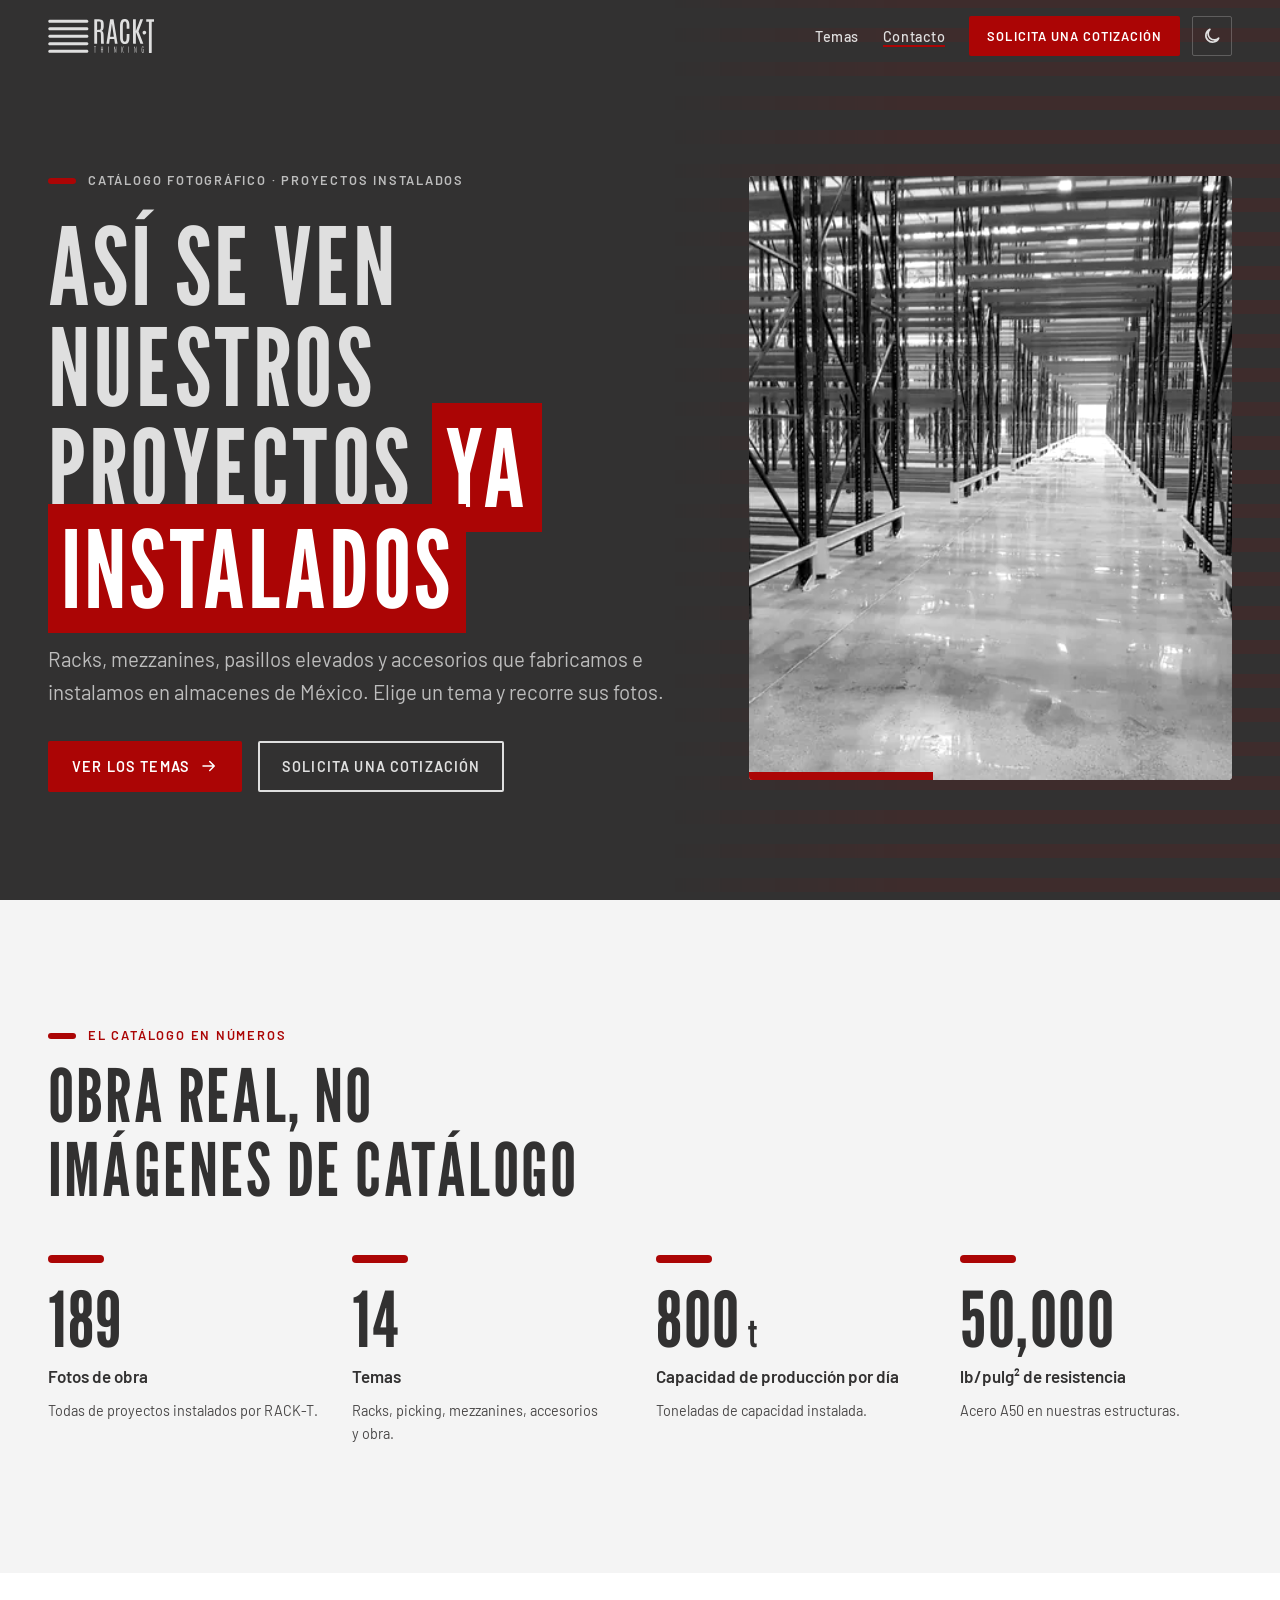
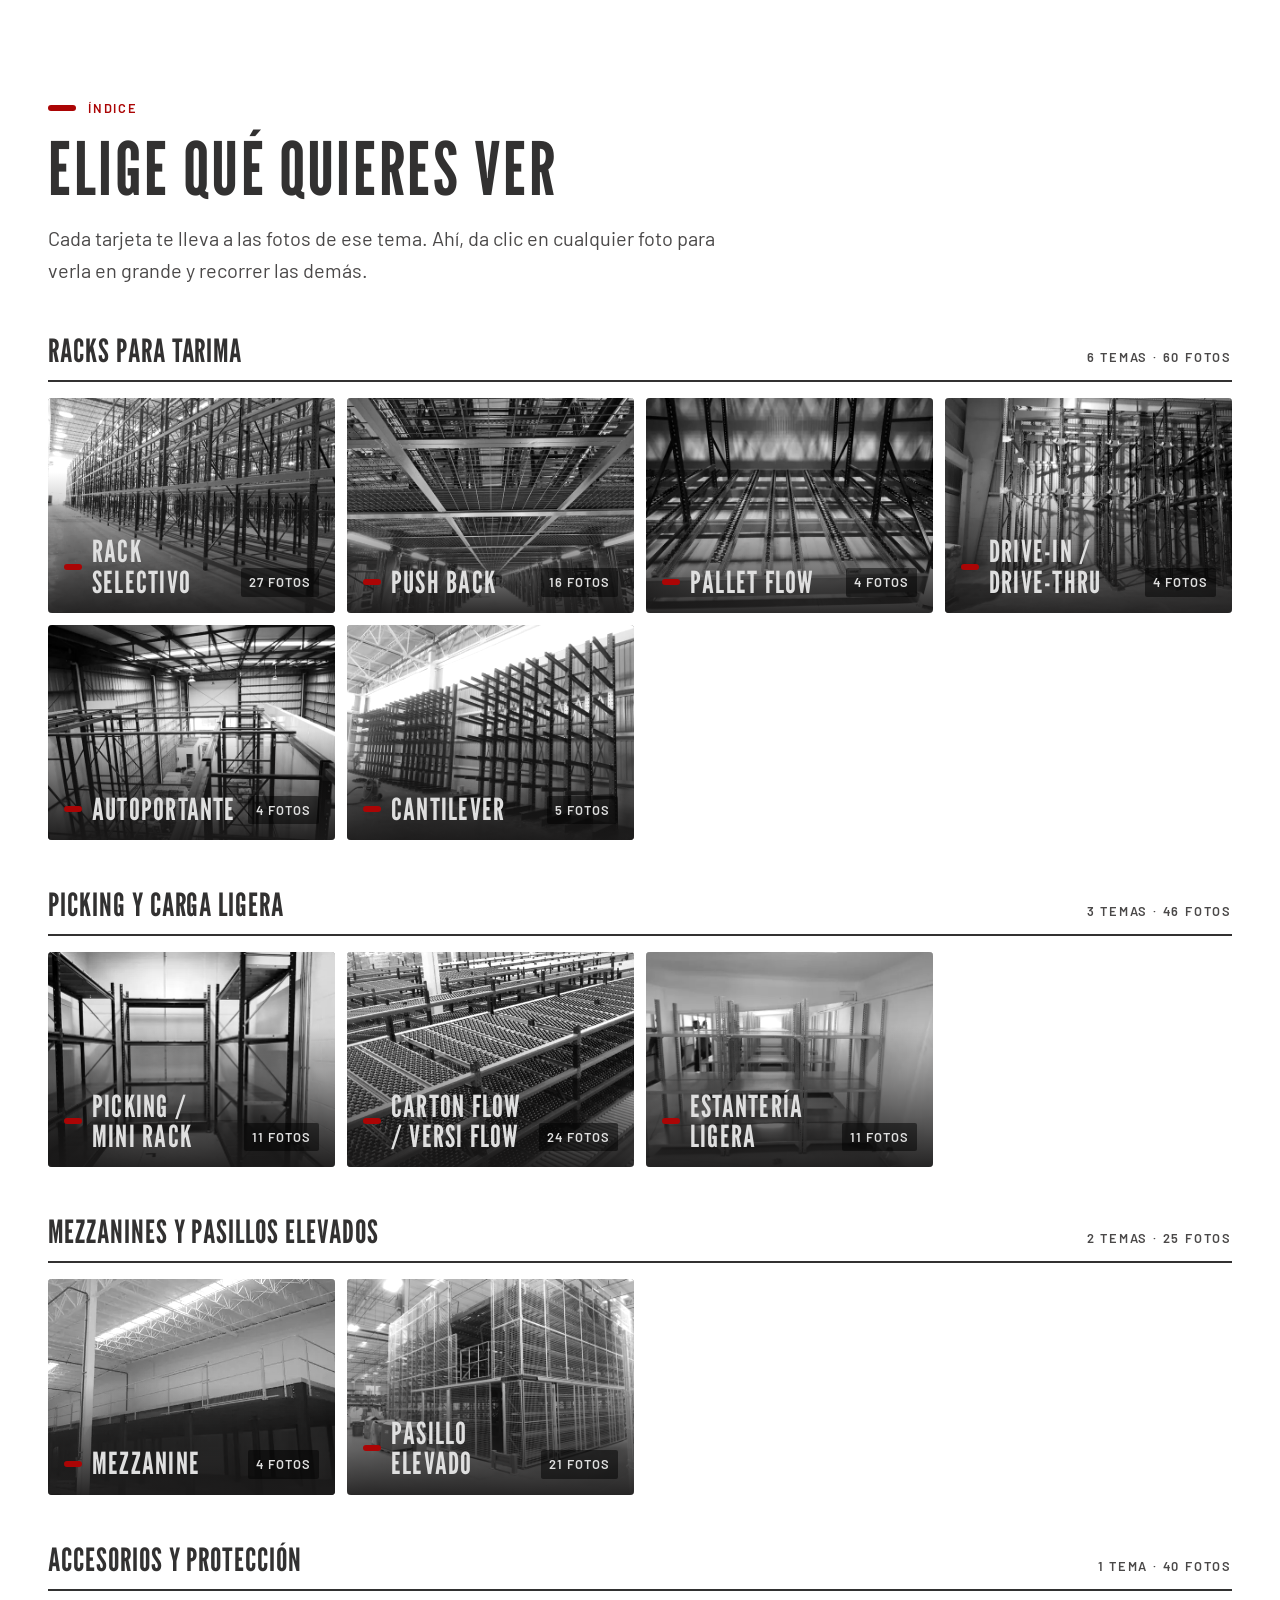
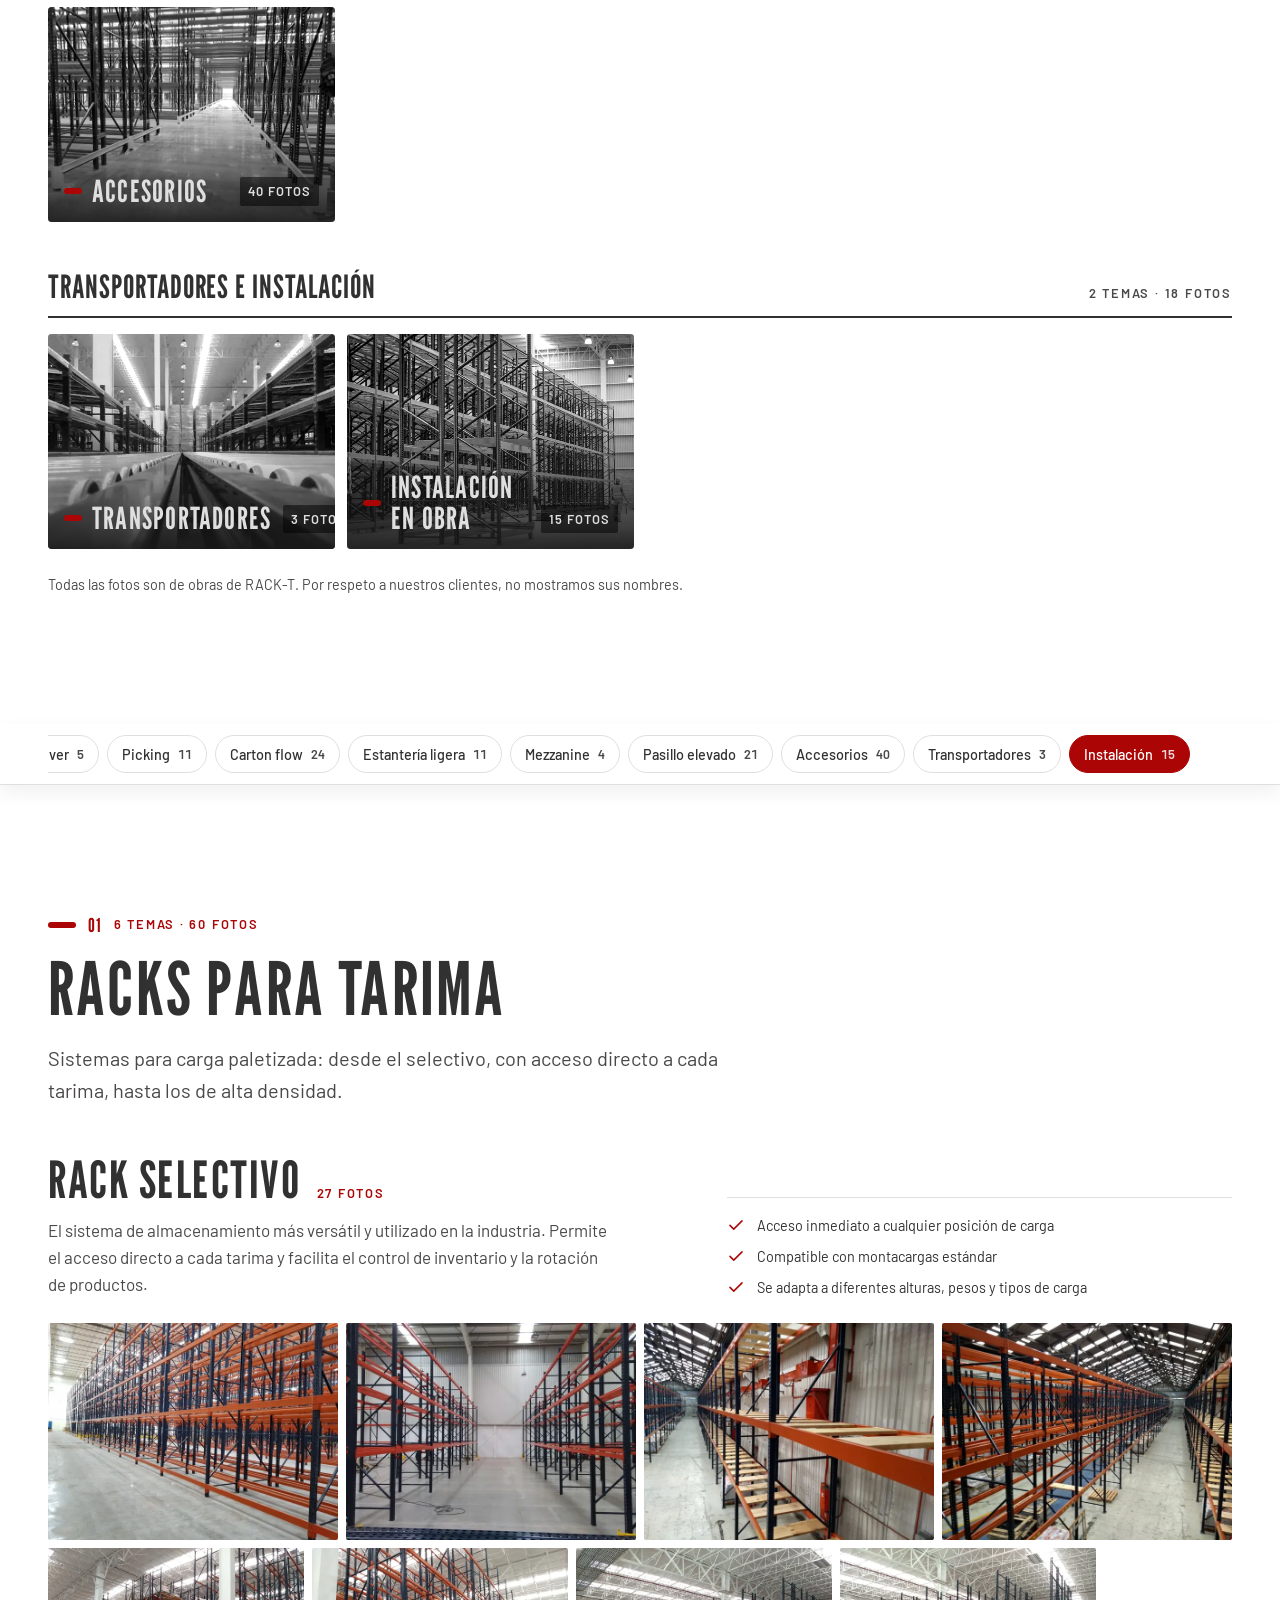
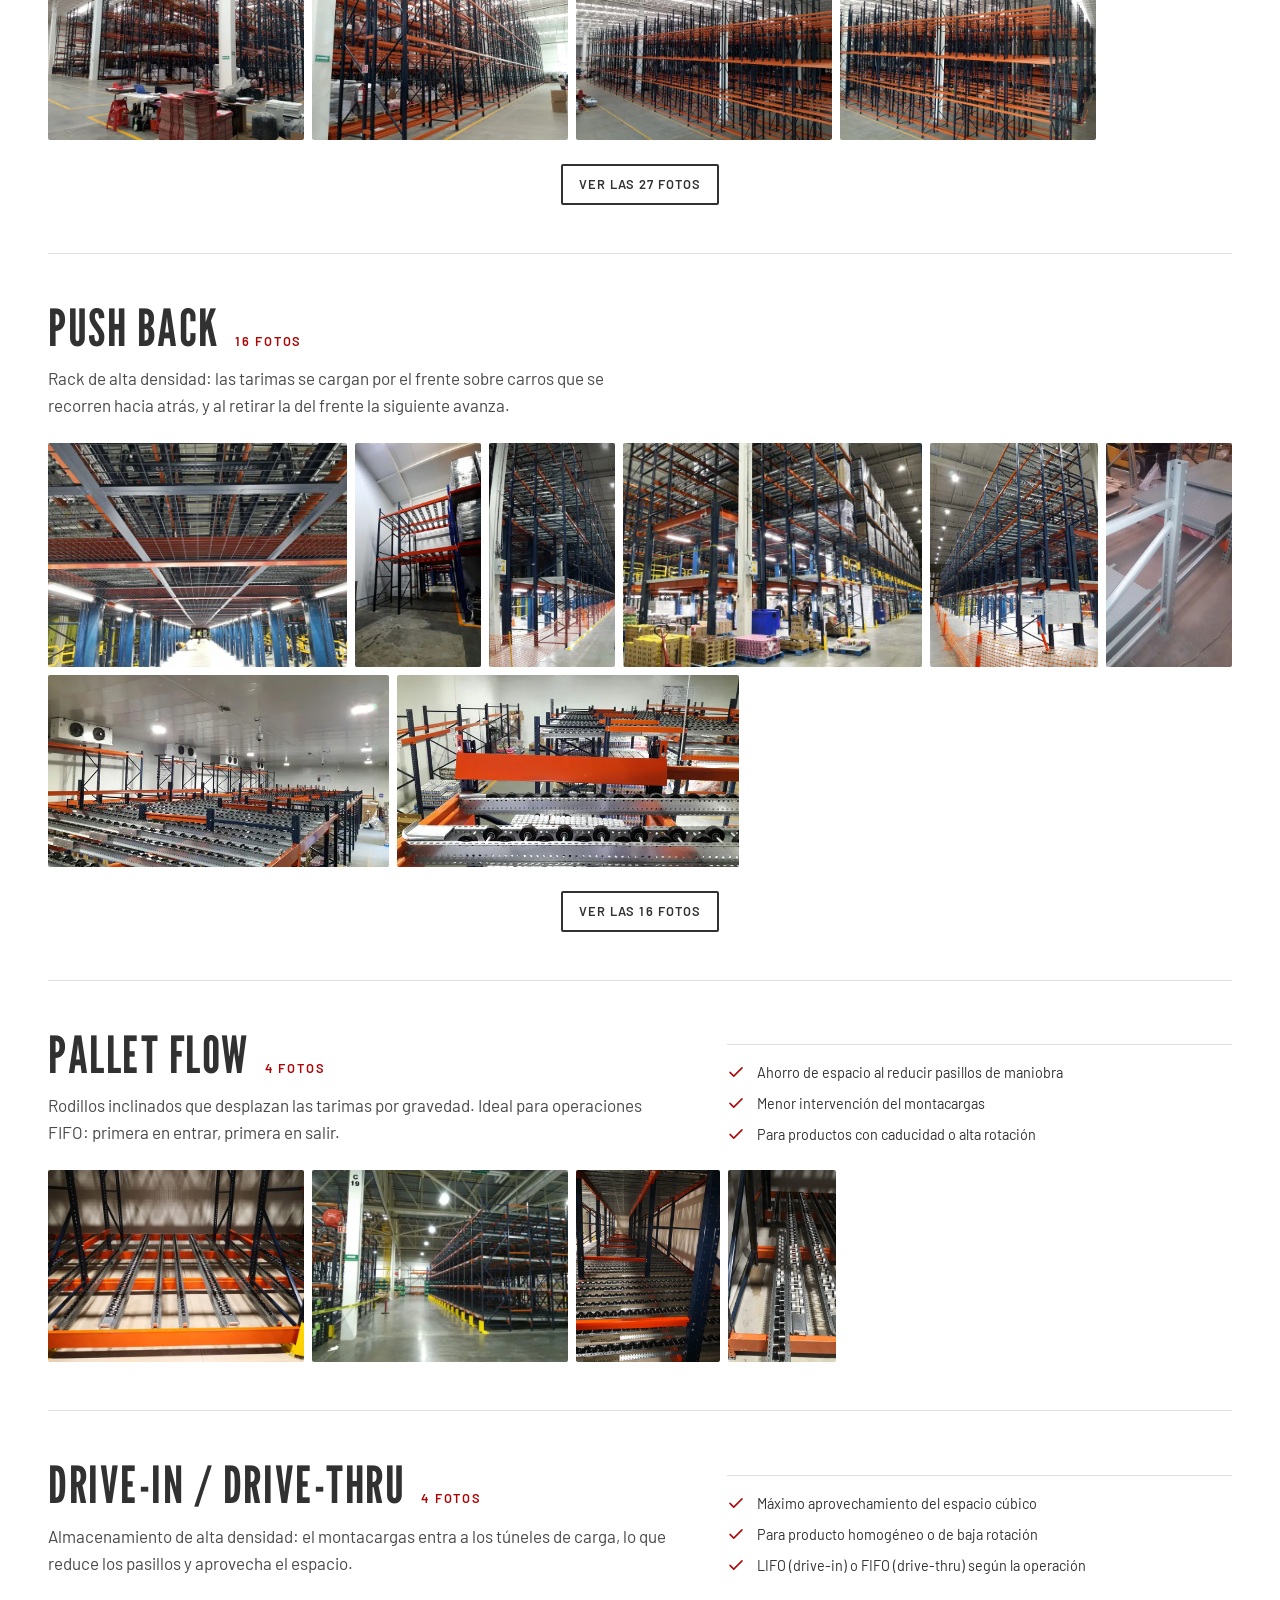
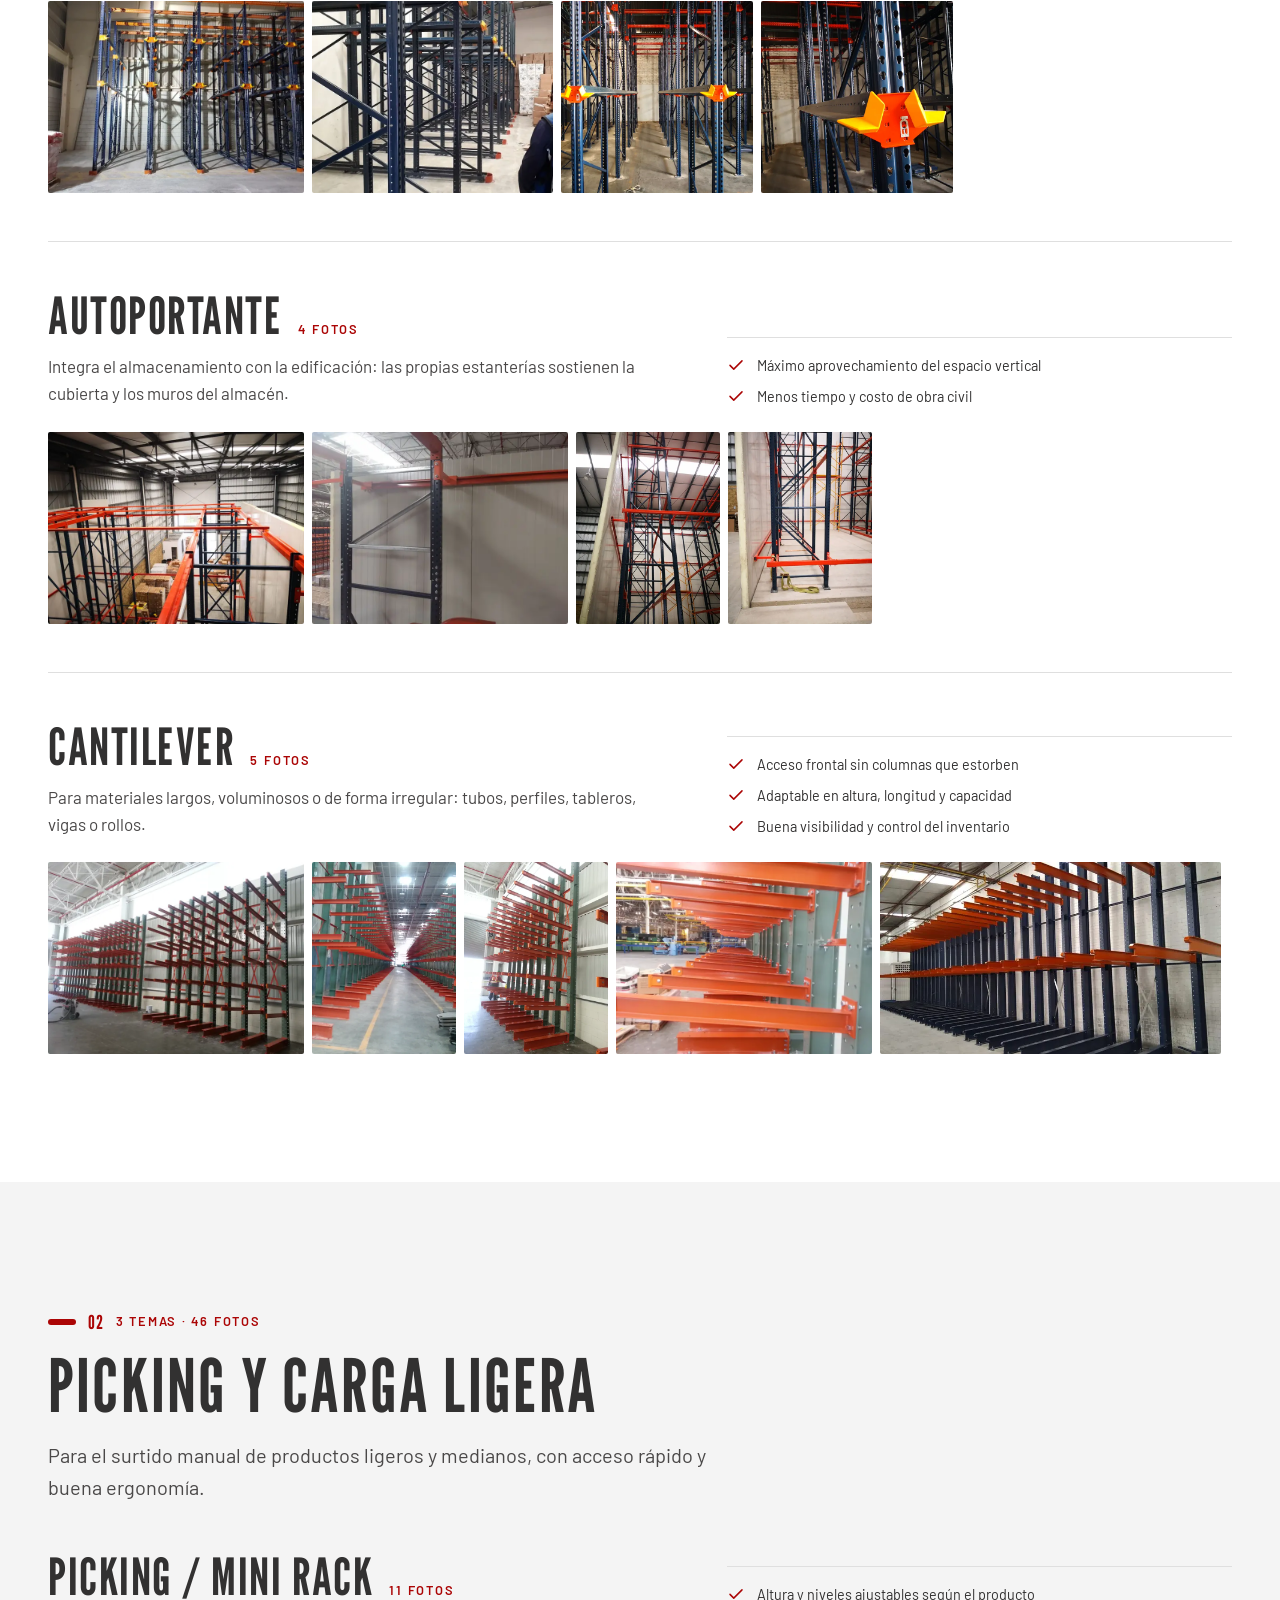
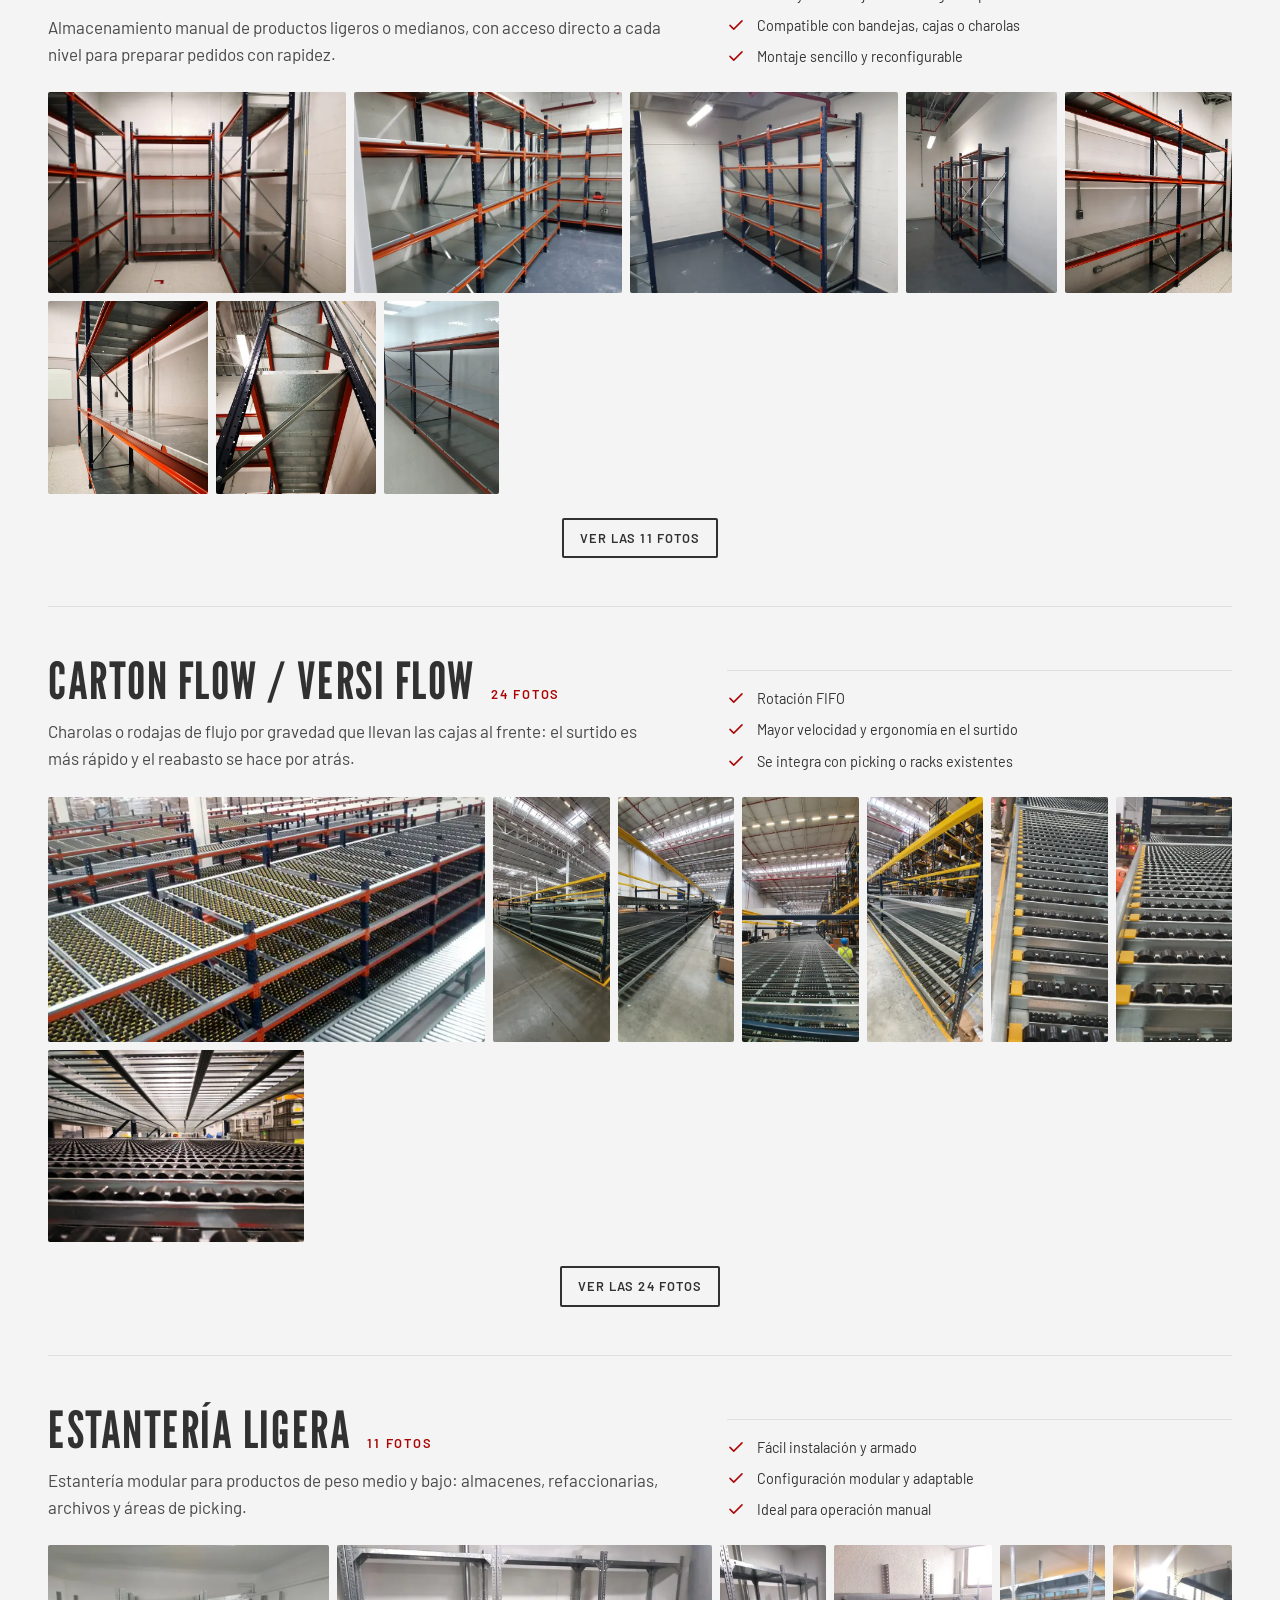
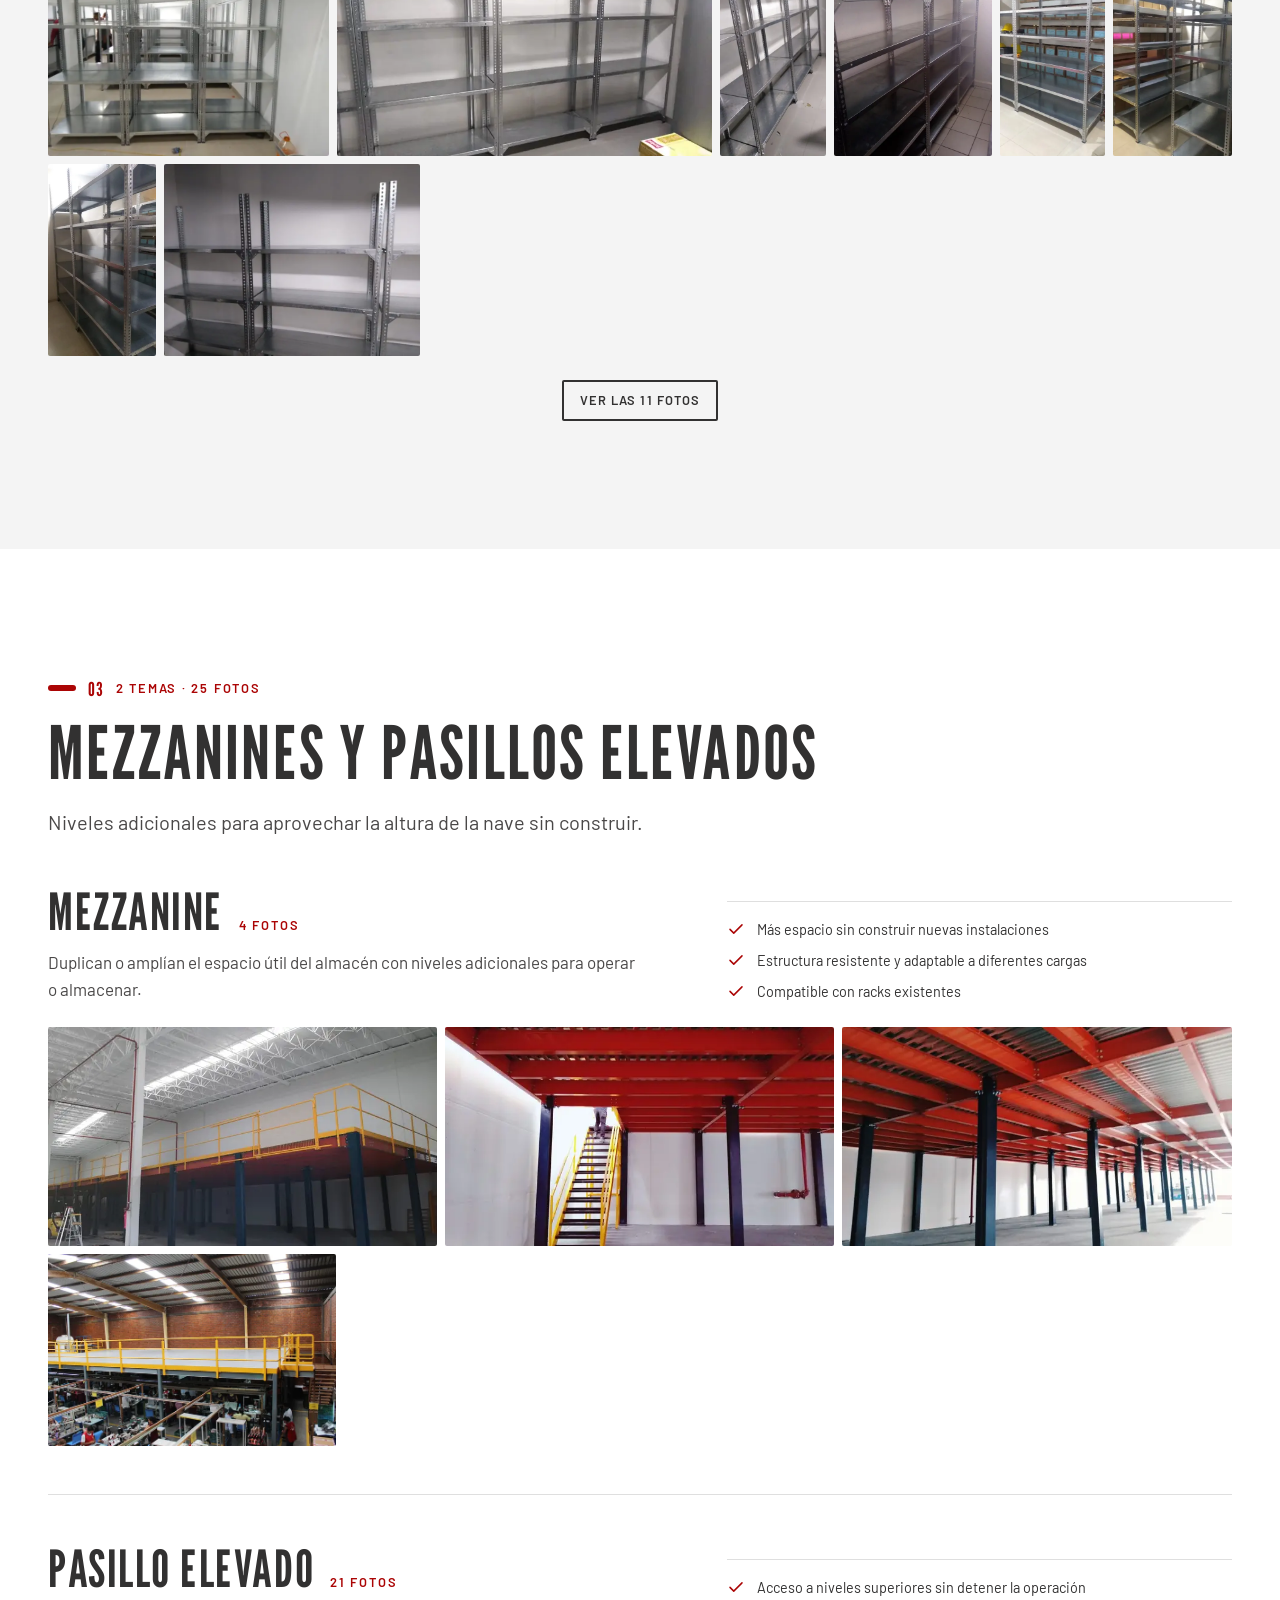
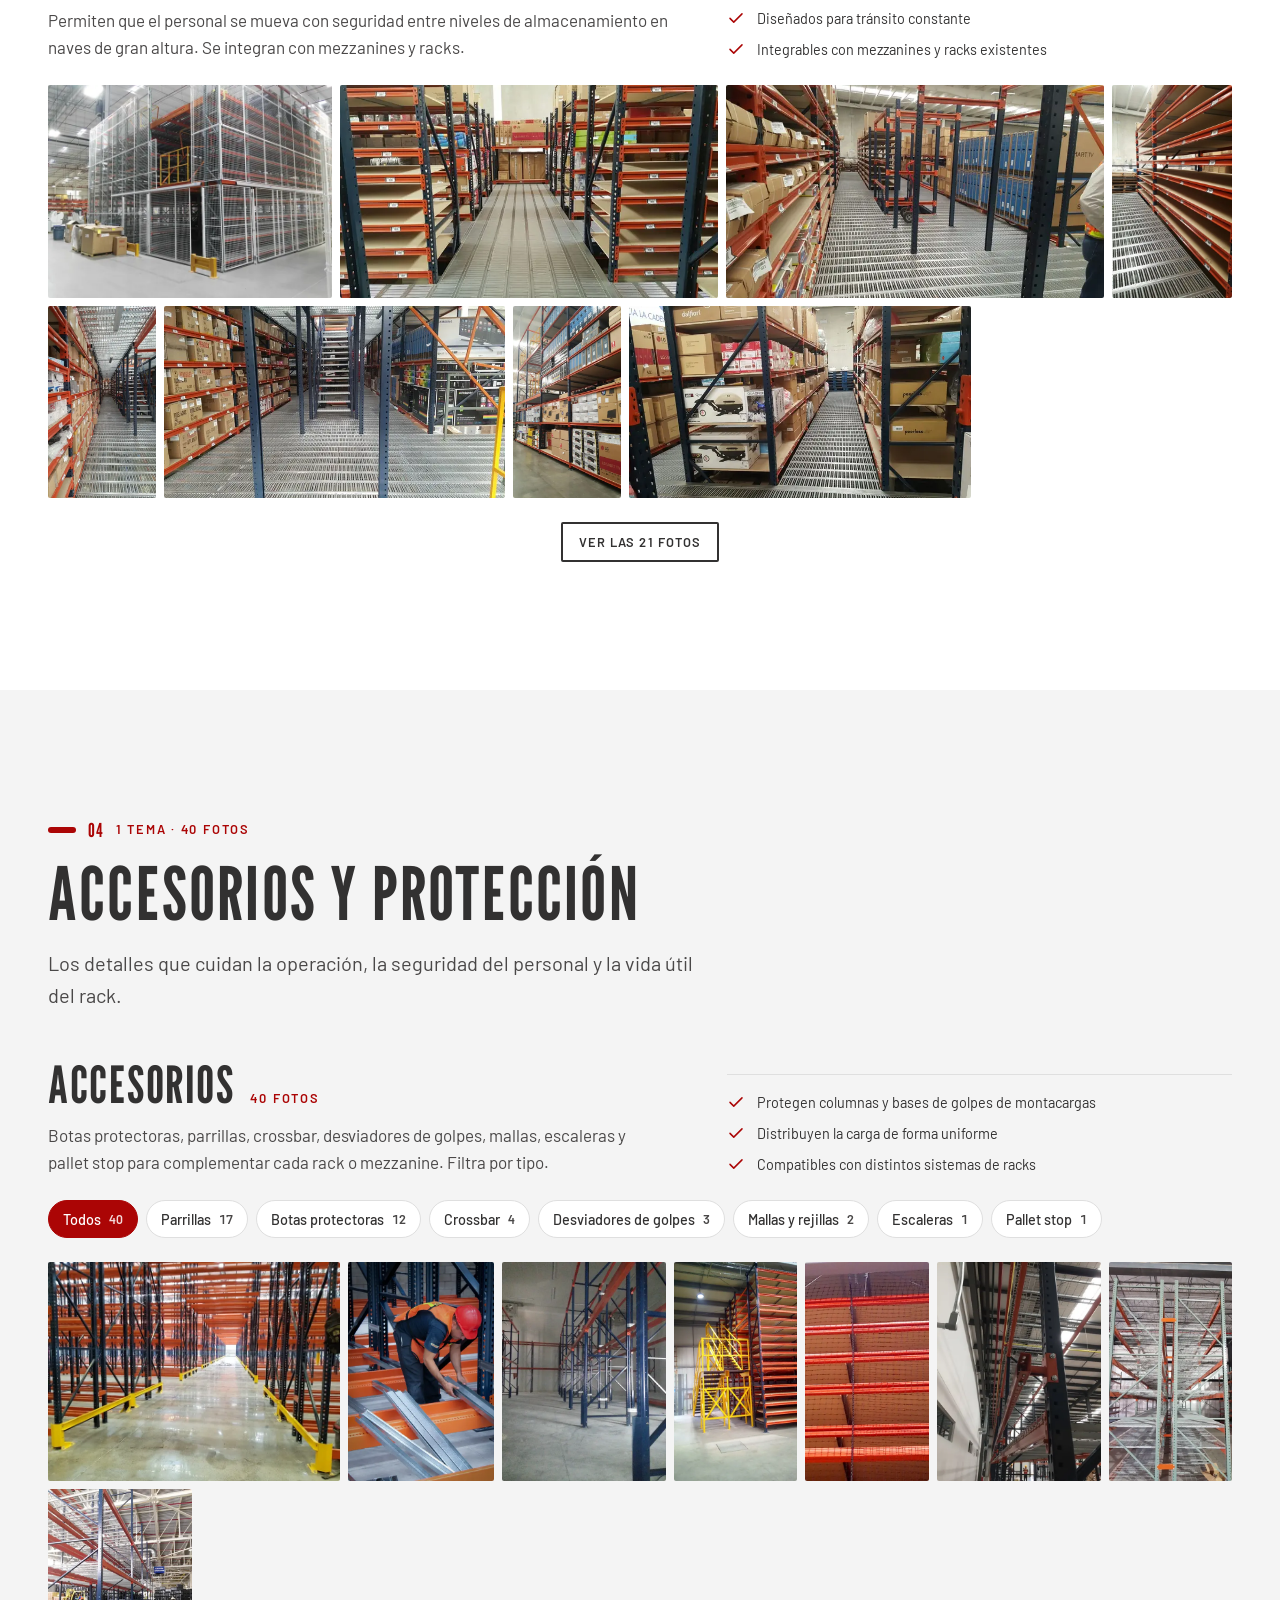
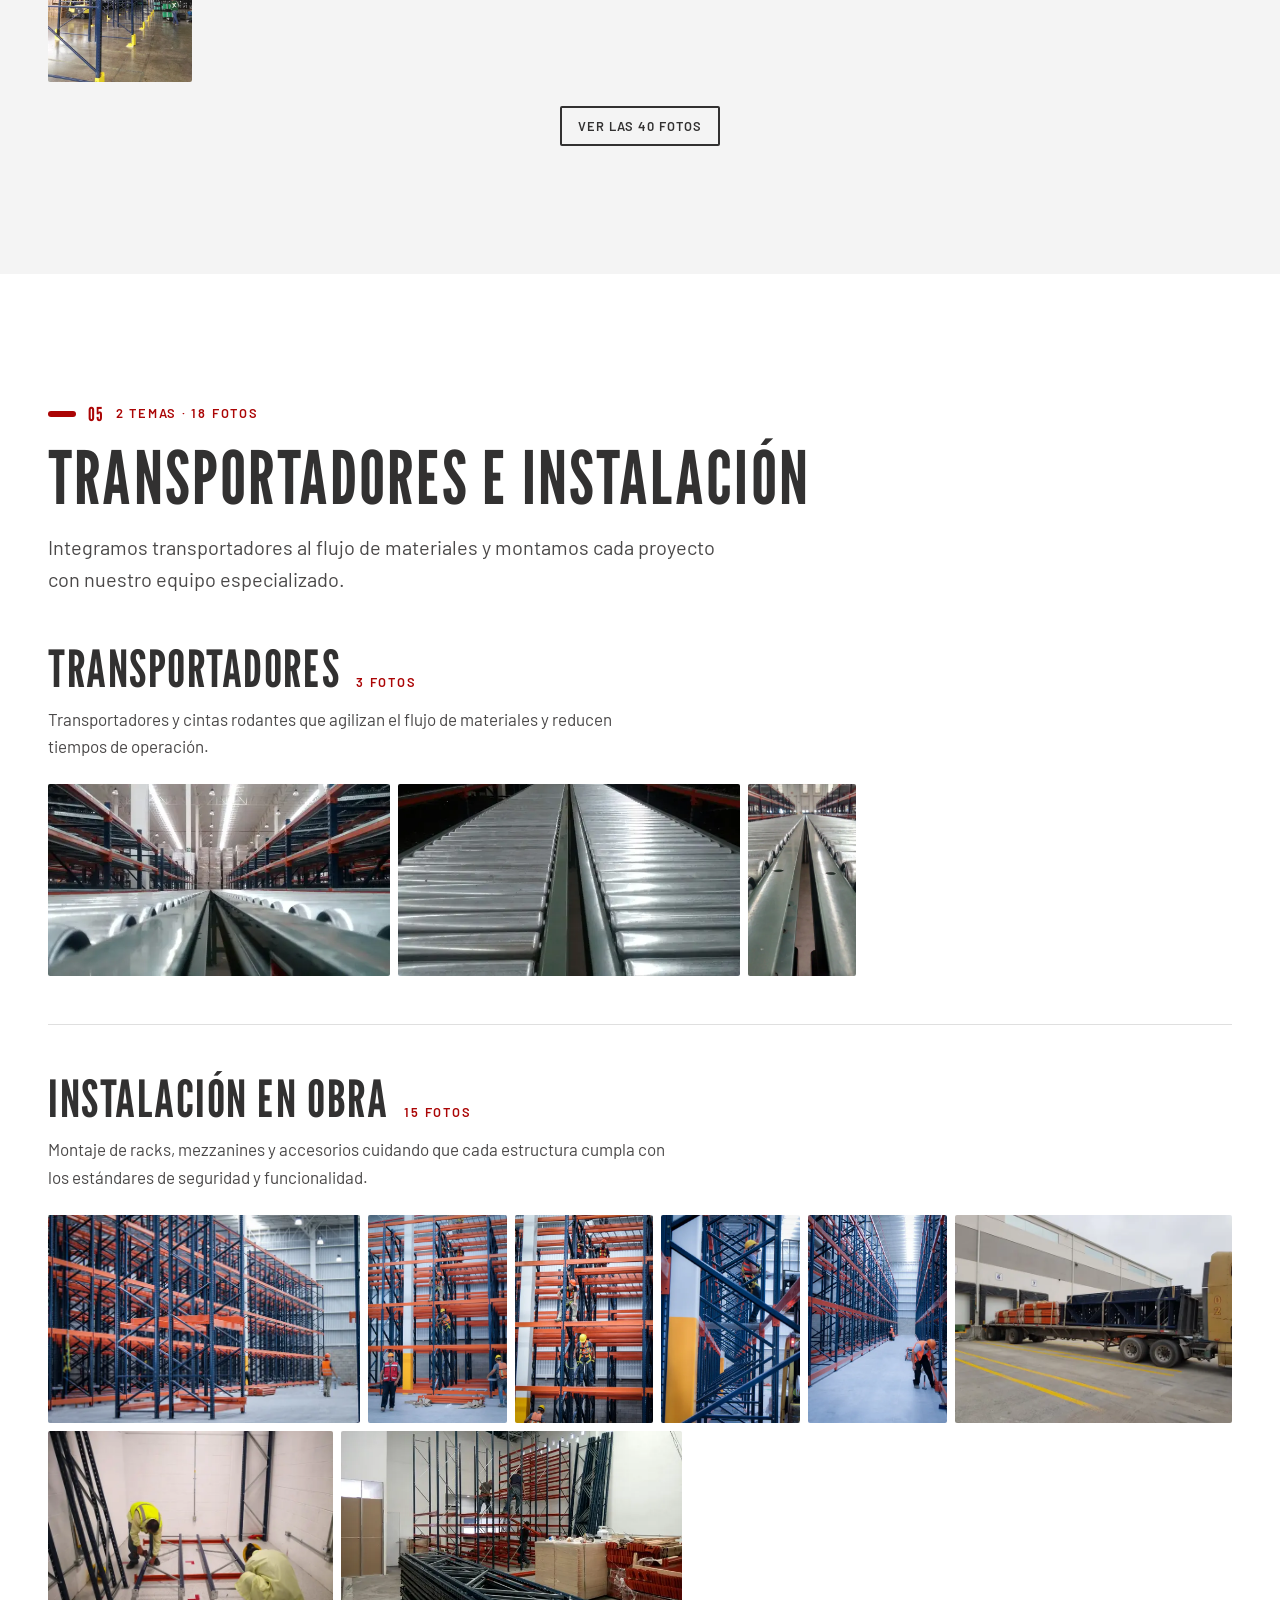
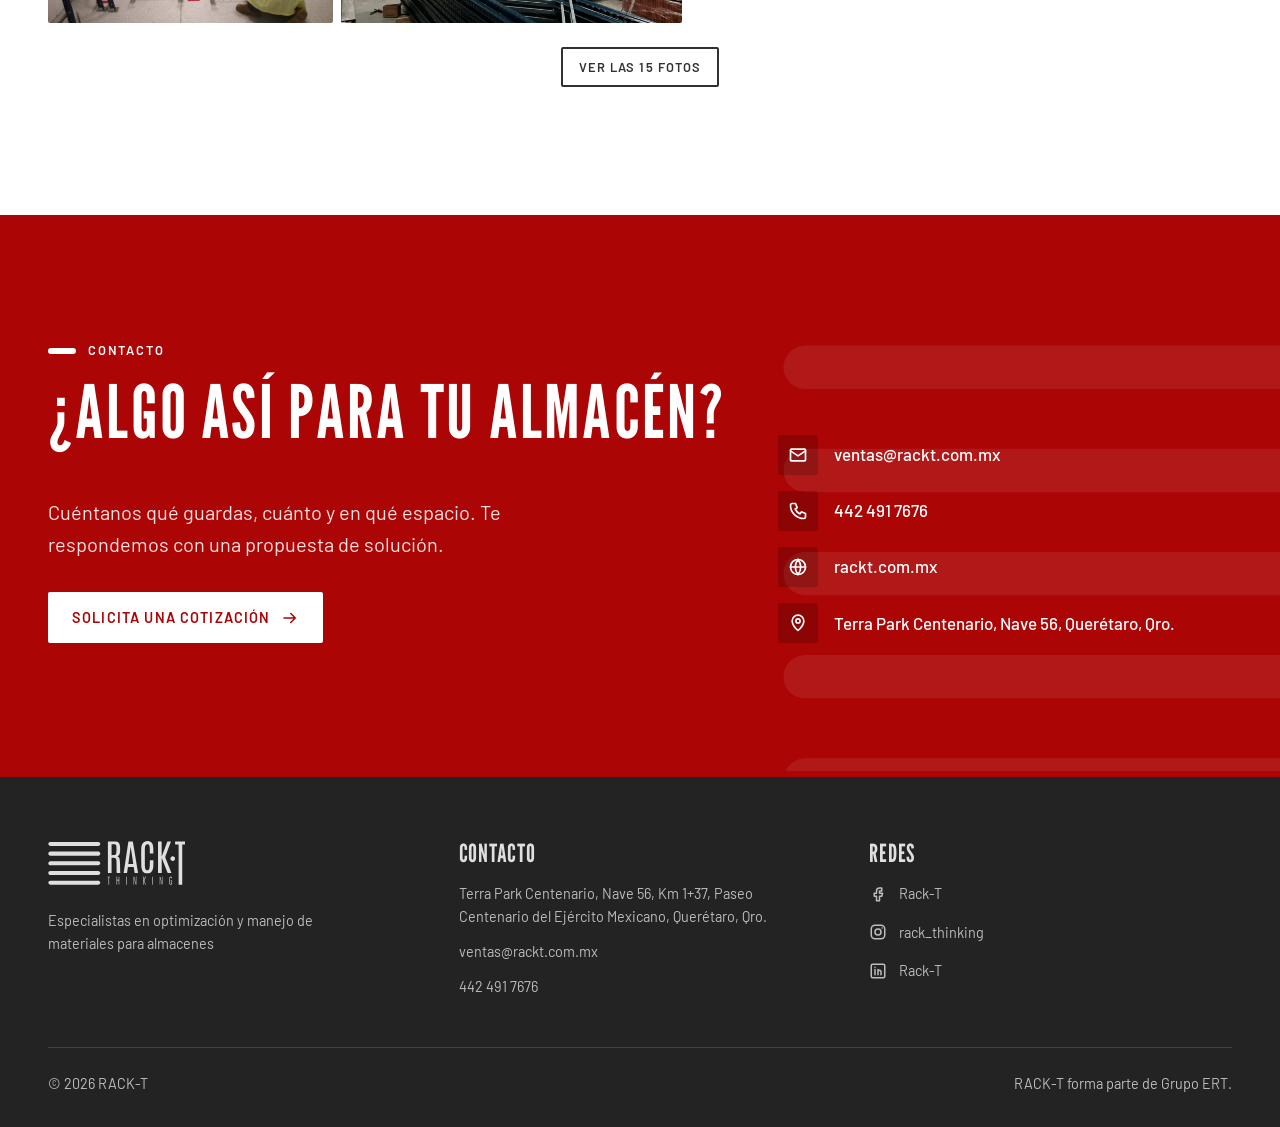
==== catalogo-fotografico/index.html @ 54b6c651 "Catálogo fotográfico publicado y agregado al kit (fila Mostrar) Co-Authored-By: Claude Opus 5.5 <nor" ====
<!DOCTYPE html>
<html lang="es-MX">
<head>
<meta charset="utf-8">
<meta name="viewport" content="width=device-width, initial-scale=1">
<meta name="robots" content="noindex">
<!-- ==========================================================================
     TARJETA PARA COMPARTIR (WhatsApp, LinkedIn, Facebook, correo)
     WhatsApp NO ejecuta JavaScript: estos datos se escriben aquí, no en el JSON.
     Edita título y descripción. https://sanoapro.github.io/rackt-piezas/catalogo-fotografico/ lo reemplaza
     _herramientas/preparar.py con la dirección final del sitio (termina en /).
     ========================================================================== -->
<title>RACK-T · Catálogo fotográfico de proyectos instalados</title>
<meta name="description" content="Racks, mezzanines, pasillos elevados y accesorios que RACK-T fabricó e instaló en almacenes de México, ordenados por tema.">
<link rel="canonical" href="https://sanoapro.github.io/rackt-piezas/catalogo-fotografico/">
<meta property="og:type" content="website">
<meta property="og:site_name" content="RACK-T">
<meta property="og:locale" content="es_MX">
<meta property="og:url" content="https://sanoapro.github.io/rackt-piezas/catalogo-fotografico/">
<meta property="og:title" content="RACK-T · Catálogo fotográfico de proyectos instalados">
<meta property="og:description" content="Racks, mezzanines, pasillos elevados y accesorios que RACK-T fabricó e instaló en almacenes de México, ordenados por tema.">
<meta property="og:image" content="https://sanoapro.github.io/rackt-piezas/catalogo-fotografico/og.jpg">
<meta property="og:image:secure_url" content="https://sanoapro.github.io/rackt-piezas/catalogo-fotografico/og.jpg">
<meta property="og:image:type" content="image/jpeg">
<meta property="og:image:width" content="1200">
<meta property="og:image:height" content="630">
<meta property="og:image:alt" content="RACK-T · Catálogo fotográfico de proyectos instalados">
<meta name="twitter:card" content="summary_large_image">
<meta name="twitter:title" content="RACK-T · Catálogo fotográfico de proyectos instalados">
<meta name="twitter:description" content="Racks, mezzanines, pasillos elevados y accesorios que RACK-T fabricó e instaló en almacenes de México, ordenados por tema.">
<meta name="twitter:image" content="https://sanoapro.github.io/rackt-piezas/catalogo-fotografico/og.jpg">

<!-- Íconos (favicon oficial aprobado el 16/09/2026) y apariencia en el celular -->
<link rel="icon" href="favicon.ico" sizes="any">
<link rel="icon" href="assets/favicon/favicon.svg" type="image/svg+xml">
<link rel="icon" href="assets/favicon/favicon-32.png" type="image/png" sizes="32x32">
<link rel="apple-touch-icon" href="assets/favicon/apple-touch-icon.png">
<link rel="manifest" href="site.webmanifest">
<meta name="theme-color" content="#323131">
<meta name="format-detection" content="telephone=no">
<!-- Fuentes de marca: League Gothic (títulos) y Barlow (respaldo web de Bahnschrift, que es fuente de sistema en Windows) -->
<link rel="preconnect" href="https://fonts.googleapis.com">
<link rel="preconnect" href="https://fonts.gstatic.com" crossorigin>
<link href="https://fonts.googleapis.com/css2?family=League+Gothic&family=Barlow:ital,wght@0,400;0,500;0,600;0,700;1,400&display=swap" rel="stylesheet">

<!-- Tema y movimiento: se deciden ANTES de pintar para que no parpadee -->
<script>
  (function () {
    var tema = null;
    try { tema = localStorage.getItem('rt-tema'); } catch (e) {}
    if (tema !== 'light' && tema !== 'dark') {
      tema = window.matchMedia('(prefers-color-scheme: dark)').matches ? 'dark' : 'light';
    }
    document.documentElement.setAttribute('data-theme', tema);
    if (!window.matchMedia('(prefers-reduced-motion: reduce)').matches) {
      document.documentElement.classList.add('animar');
    }
  })();
</script>

<style>
/* ==========================================================================
   CATÁLOGO FOTOGRÁFICO — RACK-T (sobre el modelo una-hoja)
   Diseño fijo. El contenido vive en <script id="contenido"> al final.
   Guía: COMO-USAR.md (misma carpeta).
   ========================================================================== */

/* ==========================================================================
   1. TOKENS DE MARCA — el único bloque que se edita para cambiar la marca
   Fuente: Brand Book RACK-T 2025 (01_INSTITUCIONAL/01_Brand-book-2025.pdf)
   ========================================================================== */
:root {
  /* Colores de marca */
  --color-primario: #ab0505;          /* Rojo RACK-T · CTA, énfasis, logotipo */
  --color-secundario: #323131;        /* Grafito · texto y bloques oscuros */
  --color-neutro: #dfdfdf;            /* Gris · superficies y texto sobre oscuro */
  --color-acento: #002455;            /* Azul marino · información y foco */
  --color-destacado: #f8450d;         /* Naranja · SOLO acentos gráficos, nunca texto */
  --color-exito: #1d6b47;
  --color-alerta: #9a5c00;
  --color-blanco: #ffffff;

  /* Tintes derivados (no son colores nuevos de marca) */
  --color-neutro-claro: #f4f4f4;
  --color-neutro-medio: #bdbdbd;
  --color-secundario-medio: #4a4848;
  --color-secundario-profundo: #242323;
  --color-secundario-noche: #1a1919;

  /* Variantes para modo oscuro (texto legible sobre grafito) */
  --color-acento-oscuro: #8fb3e8;
  --color-exito-oscuro: #62c795;
  --color-alerta-oscuro: #f0aa4a;

  /* Tipografía: League Gothic solo tiene peso Regular (no se pone en bold) */
  --fuente-titulos: "League Gothic", "Oswald", "Arial Narrow", Impact, sans-serif;
  --fuente-cuerpo: "Bahnschrift", "Barlow", "Segoe UI", system-ui, sans-serif;
  --tracking-titulos: 0.03em;
  --tracking-etiquetas: 0.14em;

  /* Escala tipográfica */
  --texto-xs: 0.8rem;
  --texto-sm: 0.9rem;
  --texto-base: 1.0625rem;
  --texto-lg: 1.25rem;
  --texto-xl: 1.563rem;
  --texto-2xl: 2rem;
  --texto-3xl: clamp(2.2rem, 4.5vw, 3.2rem);
  --texto-4xl: clamp(2.6rem, 6vw, 4.6rem);
  --texto-hero: clamp(3.1rem, 8.4vw, 7rem);

  /* Espaciado (múltiplos de 4) */
  --espacio-1: 4px;  --espacio-2: 8px;   --espacio-3: 12px; --espacio-4: 16px;
  --espacio-6: 24px; --espacio-8: 32px;  --espacio-12: 48px; --espacio-16: 64px;
  --espacio-24: 96px;
  --espacio-seccion: clamp(64px, 10vw, 128px);
  --ancho-max: 1200px;
  --margen-lateral: clamp(16px, 5vw, 48px);
  --alto-encabezado: 72px;

  /* Forma: la marca es estructural (postes de rack). Radios pequeños. */
  --radio-sm: 2px;
  --radio: 4px;
  --radio-barra: 999px;
  --sombra: 0 1px 2px rgb(0 0 0 / .06), 0 6px 18px rgb(0 0 0 / .06);
  --sombra-alta: 0 2px 4px rgb(0 0 0 / .08), 0 18px 40px rgb(0 0 0 / .16);

  /* Movimiento */
  --duracion-corta: 200ms;
  --duracion-media: 400ms;
  --duracion-larga: 650ms;
  --curva: cubic-bezier(.2, .7, .2, 1);
  --escalon: 80ms;
}

/* ==========================================================================
   2. ROLES DE COLOR — claro y oscuro (leen los tokens de arriba)
   Los componentes solo usan estos roles, nunca un hex.
   ========================================================================== */
:root {
  --color-fondo: var(--color-blanco);
  --color-superficie: var(--color-neutro-claro);
  --color-superficie-fuerte: var(--color-neutro);
  --color-texto: var(--color-secundario);
  --color-texto-suave: var(--color-secundario-medio);
  --color-borde: var(--color-neutro);
  --color-marca-texto: var(--color-primario);
  --color-barra: var(--color-primario);
  --color-info: var(--color-acento);
  --color-foco: var(--color-acento);
  --color-oscuro: var(--color-secundario);
  --color-oscuro-2: var(--color-secundario-profundo);
  --color-sobre-oscuro: var(--color-neutro);
  --color-sobre-oscuro-suave: var(--color-neutro-medio);
  --color-sobre-primario: var(--color-blanco);
  --color-exito-texto: var(--color-exito);
  --color-alerta-texto: var(--color-alerta);
  color-scheme: light;
}
:root[data-theme="dark"] {
  --color-fondo: var(--color-secundario-profundo);
  --color-superficie: var(--color-secundario);
  --color-superficie-fuerte: var(--color-secundario-medio);
  --color-texto: var(--color-neutro);
  --color-texto-suave: var(--color-neutro-medio);
  --color-borde: var(--color-secundario-medio);
  --color-marca-texto: var(--color-neutro-medio);   /* en oscuro el rojo no se usa como texto */
  --color-info: var(--color-acento-oscuro);
  --color-foco: var(--color-neutro);
  --color-oscuro: var(--color-secundario-noche);
  --color-oscuro-2: var(--color-secundario-noche);
  --color-exito-texto: var(--color-exito-oscuro);
  --color-alerta-texto: var(--color-alerta-oscuro);
  color-scheme: dark;
}

/* Bloques con fondo propio: reasignan los roles para que los componentes se adapten */
.bloque-oscuro {
  --color-texto: var(--color-sobre-oscuro);
  --color-texto-suave: var(--color-sobre-oscuro-suave);
  --color-borde: rgb(255 255 255 / .14);
  --color-foco: var(--color-neutro);
  --color-marca-texto: var(--color-sobre-oscuro-suave);
  background: var(--color-oscuro);
  color: var(--color-texto);
}
.bloque-primario {
  --color-texto: var(--color-sobre-primario);
  --color-texto-suave: rgb(255 255 255 / .88);
  --color-borde: rgb(255 255 255 / .28);
  --color-foco: var(--color-blanco);
  --color-marca-texto: var(--color-sobre-primario);
  --color-barra: var(--color-sobre-primario);
  background: var(--color-primario);
  color: var(--color-texto);
}

/* ==========================================================================
   3. BASE
   ========================================================================== */
*, *::before, *::after { box-sizing: border-box; }
html {
  scroll-behavior: smooth;
  scroll-padding-top: calc(var(--alto-encabezado) + 16px);
  -webkit-text-size-adjust: 100%;
}
body {
  margin: 0;
  background: var(--color-fondo);
  color: var(--color-texto);
  font-family: var(--fuente-cuerpo);
  font-size: var(--texto-base);
  line-height: 1.6;
  overflow-x: hidden;
  -webkit-font-smoothing: antialiased;
}
h1, h2, h3, .titulo {
  font-family: var(--fuente-titulos);
  font-weight: 400;
  letter-spacing: var(--tracking-titulos);
  line-height: 1;
  text-transform: uppercase;
  margin: 0;
  text-wrap: balance;
}
p { margin: 0; text-wrap: pretty; }
img, svg { display: block; max-width: 100%; }
a { color: inherit; }
button { font: inherit; color: inherit; }
:focus-visible { outline: 3px solid var(--color-foco); outline-offset: 3px; border-radius: var(--radio-sm); }

.contenedor {
  width: min(100% - 2 * var(--margen-lateral), var(--ancho-max));
  margin-inline: auto;
}
.solo-lectores {
  position: absolute; width: 1px; height: 1px; padding: 0; margin: -1px;
  overflow: hidden; clip: rect(0 0 0 0); white-space: nowrap; border: 0;
}
.saltar {
  position: fixed; top: 8px; left: 8px; z-index: 100;
  padding: 10px 16px; background: var(--color-primario); color: var(--color-sobre-primario);
  font-weight: 600; text-decoration: none; border-radius: var(--radio);
  transform: translateY(-160%); transition: transform var(--duracion-corta) var(--curva);
}
.saltar:focus { transform: none; }

/* ==========================================================================
   4. COMPONENTES
   ========================================================================== */

/* --- 4.1 Botones y enlaces --- */
.boton {
  display: inline-flex; align-items: center; justify-content: center; gap: 10px;
  min-height: 48px; padding: 12px 22px;
  font-family: var(--fuente-cuerpo); font-weight: 600; font-size: var(--texto-sm);
  letter-spacing: .08em; text-transform: uppercase; text-decoration: none;
  border: 2px solid transparent; border-radius: var(--radio-sm); cursor: pointer;
  transition: transform var(--duracion-corta) var(--curva), box-shadow var(--duracion-corta) var(--curva),
              background-color var(--duracion-corta) var(--curva), color var(--duracion-corta) var(--curva);
}
.boton svg { width: 18px; height: 18px; transition: transform var(--duracion-corta) var(--curva); }
.boton:hover { transform: translateY(-2px); box-shadow: var(--sombra-alta); }
.boton:hover svg { transform: translateX(4px); }
.boton:active { transform: translateY(0); box-shadow: none; }
.boton--primario { background: var(--color-primario); color: var(--color-sobre-primario); }
.boton--secundario { background: transparent; color: var(--color-texto); border-color: currentColor; }
.boton--secundario:hover { background: var(--color-texto); color: var(--color-fondo); }
.bloque-oscuro .boton--secundario:hover { color: var(--color-oscuro); }
.bloque-primario .boton--primario { background: var(--color-blanco); color: var(--color-primario); }
.bloque-primario .boton--secundario:hover { color: var(--color-primario); }
.boton--chico { min-height: 40px; padding: 8px 16px; font-size: var(--texto-xs); }

/* Subrayado animado (enlaces de texto y menú) */
.enlace {
  text-decoration: none;
  background: linear-gradient(var(--color-barra), var(--color-barra)) left bottom / 0 2px no-repeat;
  transition: background-size var(--duracion-media) var(--curva);
  padding-bottom: 2px;
}
.enlace:hover, .enlace:focus-visible, .enlace[aria-current="true"] { background-size: 100% 2px; }

/* Etiqueta de sección: barra roja + número + texto */
.etiqueta {
  display: inline-flex; align-items: center; gap: 12px;
  font-size: var(--texto-xs); font-weight: 600; line-height: 1.2;
  letter-spacing: var(--tracking-etiquetas); text-transform: uppercase;
  color: var(--color-marca-texto);
}
.etiqueta::before {
  content: ""; flex: none; width: 28px; height: 6px;
  border-radius: var(--radio-barra); background: var(--color-barra);
}
.etiqueta .numero { font-family: var(--fuente-titulos); font-size: 1.2rem; letter-spacing: .04em; font-weight: 400; }

/* --- 4.2 Encabezado fijo --- */
.encabezado {
  position: fixed; inset: 0 0 auto 0; z-index: 50;
  height: var(--alto-encabezado);
  color: var(--color-sobre-oscuro);
  --color-foco: var(--color-neutro);
  --color-barra: var(--color-primario);
  transition: background-color var(--duracion-media) var(--curva), box-shadow var(--duracion-media) var(--curva);
}
.encabezado.solido { background: var(--color-oscuro); box-shadow: 0 1px 0 rgb(255 255 255 / .06), 0 8px 24px rgb(0 0 0 / .18); }
.encabezado .contenedor { height: 100%; display: flex; align-items: center; gap: var(--espacio-6); }
.encabezado .logo { color: var(--color-sobre-oscuro); flex: none; display: block; }
.encabezado .logo svg { height: 34px; width: auto; }
.menu { margin-left: auto; }
.menu ul { list-style: none; margin: 0; padding: 0; display: flex; gap: var(--espacio-6); }
.menu a { font-size: var(--texto-sm); font-weight: 500; letter-spacing: .04em; }
.acciones-encabezado { display: flex; align-items: center; gap: var(--espacio-3); }
.boton-icono {
  display: inline-grid; place-items: center; width: 40px; height: 40px;
  background: transparent; border: 1px solid rgb(255 255 255 / .22); border-radius: var(--radio-sm);
  color: var(--color-sobre-oscuro); cursor: pointer;
  transition: background-color var(--duracion-corta) var(--curva), border-color var(--duracion-corta) var(--curva);
}
.boton-icono:hover { background: rgb(255 255 255 / .08); border-color: rgb(255 255 255 / .45); }
.boton-icono svg { width: 20px; height: 20px; }
.menu-boton { display: none; }
[data-theme="dark"] .icono-luna, [data-theme="light"] .icono-sol { display: none; }

@media (max-width: 959px) {
  .menu-boton { display: inline-grid; }
  .menu {
    position: absolute; top: var(--alto-encabezado); left: 0; right: 0;
    background: var(--color-oscuro); border-top: 1px solid rgb(255 255 255 / .08);
    padding: var(--espacio-4) var(--margen-lateral) var(--espacio-6);
    display: none;
  }
  .encabezado.abierto { background: var(--color-oscuro); }
  .encabezado.abierto .menu { display: block; }
  .menu ul { flex-direction: column; gap: 0; }
  .menu a { display: block; padding: 14px 0; font-size: var(--texto-lg); border-bottom: 1px solid rgb(255 255 255 / .08); background: none; }
  .acciones-encabezado { margin-left: auto; }
}
@media (max-width: 479px) {
  .acciones-encabezado .boton { display: none; }
  .encabezado .logo svg { height: 28px; }
}

/* --- 4.3 Progreso de lectura: poste de rack que se llena de rojo --- */
.riel {
  position: fixed; z-index: 40; pointer-events: none;
  left: 20px; top: calc(var(--alto-encabezado) + 32px); bottom: 32px; width: 10px;
  background: var(--color-borde);
  /* perforaciones del poste */
  -webkit-mask: repeating-linear-gradient(to bottom, #000 0 10px, transparent 10px 15px);
          mask: repeating-linear-gradient(to bottom, #000 0 10px, transparent 10px 15px);
}
.riel span {
  position: absolute; inset: 0; background: var(--color-primario);
  transform-origin: top; transform: scaleY(var(--progreso, 0));
}
@media (max-width: 1319px) {
  .riel {
    left: 0; right: 0; bottom: auto; top: var(--alto-encabezado); width: auto; height: 4px;
    -webkit-mask: repeating-linear-gradient(to right, #000 0 22px, transparent 22px 26px);
            mask: repeating-linear-gradient(to right, #000 0 22px, transparent 22px 26px);
    background: transparent;
  }
  .riel span { transform-origin: left; transform: scaleX(var(--progreso, 0)); }
}

/* --- 4.4 Secciones --- */
.seccion { padding-block: var(--espacio-seccion); position: relative; }
.seccion--superficie { background: var(--color-superficie); }
.cabeza { display: grid; gap: var(--espacio-4); max-width: 780px; margin-bottom: var(--espacio-12); }
.cabeza h2 { font-size: var(--texto-4xl); }
.cabeza .intro { font-size: var(--texto-lg); color: var(--color-texto-suave); max-width: 62ch; }
.cabeza--centro { margin-inline: auto; text-align: center; justify-items: center; }

/* --- 4.5 Hero --- */
.hero {
  position: relative; overflow: hidden; isolation: isolate;
  min-height: min(100svh, 900px);
  display: flex; align-items: center;
  padding-block: calc(var(--alto-encabezado) + var(--espacio-12)) var(--espacio-16);
}
.hero::before {                         /* patrón de barras de la marca, deriva muy lenta */
  content: ""; position: absolute; inset: -40px 0 -40px 52%; z-index: -1;
  background-image: repeating-linear-gradient(to bottom, var(--color-primario) 0 14px, transparent 14px 34px);
  opacity: .10;
  -webkit-mask: linear-gradient(to right, transparent, #000 40%);
          mask: linear-gradient(to right, transparent, #000 40%);
}
.animar .hero::before { animation: deriva 24s linear infinite; }
@keyframes deriva { to { transform: translateY(34px); } }
.hero .contenedor { display: grid; gap: var(--espacio-12); align-items: center; }
@media (min-width: 900px) { .hero .contenedor { grid-template-columns: 1.15fr .85fr; } }
.hero h1 { font-size: var(--texto-hero); line-height: .94; margin-block: var(--espacio-6); }
.resaltado {
  background: var(--color-primario); color: var(--color-sobre-primario);
  padding: 0 .12em; box-decoration-break: clone; -webkit-box-decoration-break: clone;
}
.hero .subtitulo { font-size: clamp(1.1rem, 1.6vw, 1.3rem); color: var(--color-texto-suave); max-width: 56ch; }
.botones { display: flex; flex-wrap: wrap; gap: var(--espacio-4); margin-top: var(--espacio-8); }
.hero-visual { position: relative; }
.hero-visual .foto { aspect-ratio: 4 / 5; }

/* Ilustración de rack (se usa mientras no haya foto) */
.ilustracion { width: 100%; height: auto; max-width: 520px; margin-inline: auto; }
.ilus-poste { fill: var(--color-sobre-oscuro-suave); }
.ilus-perfo { fill: var(--color-oscuro); }
.ilus-viga { fill: var(--color-primario); }
.ilus-tarima { fill: var(--color-secundario-medio); }
.ilus-carga { fill: rgb(255 255 255 / .06); stroke: var(--color-sobre-oscuro-suave); stroke-width: 1.5; }
.ilus-carga--acento { fill: var(--color-destacado); stroke: none; }
.ilus-piso { stroke: var(--color-sobre-oscuro-suave); stroke-width: 2; }
.ilus-cota { stroke: var(--color-acento-oscuro); stroke-width: 1.5; fill: none; }
.animar .ilustracion .ilus-viga { transform-box: fill-box; transform-origin: left; transform: scaleX(0); }
.animar .ilustracion .ilus-bulto { opacity: 0; transform: translateY(-12px); }
.animar .ilustracion.visible .ilus-viga {
  transform: scaleX(1);
  transition: transform var(--duracion-larga) var(--curva) calc(var(--i, 0) * 90ms);
}
.animar .ilustracion.visible .ilus-bulto {
  opacity: 1; transform: none;
  transition: opacity var(--duracion-media) var(--curva) calc(400ms + var(--i, 0) * 60ms),
              transform var(--duracion-media) var(--curva) calc(400ms + var(--i, 0) * 60ms);
}

/* Foto: blanco y negro con acento rojo (dirección del brand book) */
.foto { position: relative; margin: 0; overflow: hidden; border-radius: var(--radio); background: var(--color-superficie-fuerte); }
.foto img { width: 100%; height: 100%; object-fit: cover; filter: grayscale(1) contrast(1.05); }
.foto--color img { filter: none; }
.foto::after { content: ""; position: absolute; left: 0; bottom: 0; width: 38%; height: 8px; background: var(--color-primario); }

/* --- 4.6 Cifras clave --- */
.cifras { display: grid; gap: var(--espacio-8); grid-template-columns: repeat(auto-fit, minmax(210px, 1fr)); }
.cifra { display: grid; gap: var(--espacio-2); align-content: start; }
.cifra::before { content: ""; width: 56px; height: 8px; border-radius: var(--radio-barra); background: var(--color-barra); margin-bottom: var(--espacio-3); }
.cifra-valor {
  font-family: var(--fuente-titulos); font-size: clamp(3.2rem, 6vw, 5rem); line-height: .95;
  letter-spacing: .02em; font-variant-numeric: tabular-nums; white-space: nowrap;
}
.cifra-afijo { font-size: .5em; letter-spacing: .04em; }
.cifra-etiqueta { font-weight: 600; font-size: var(--texto-base); }
.cifra-nota { font-size: var(--texto-sm); color: var(--color-texto-suave); }

/* --- 4.7 Tarjetas de beneficios --- */
.rejilla { display: grid; gap: var(--espacio-6); grid-template-columns: repeat(auto-fill, minmax(min(100%, 270px), 1fr)); }
.tarjeta {
  position: relative; display: grid; gap: var(--espacio-4); align-content: start;
  padding: var(--espacio-8) var(--espacio-6) var(--espacio-8);
  background: var(--color-fondo); border: 1px solid var(--color-borde); border-radius: var(--radio);
  transition: transform var(--duracion-media) var(--curva), box-shadow var(--duracion-media) var(--curva), border-color var(--duracion-media) var(--curva);
}
.seccion--superficie .tarjeta { background: var(--color-fondo); }
.tarjeta::after {
  content: ""; position: absolute; left: -1px; right: -1px; bottom: -1px; height: 4px;
  background: var(--color-primario); transform: scaleX(0); transform-origin: left;
  transition: transform var(--duracion-media) var(--curva);
}
.tarjeta:hover, .tarjeta:focus-within { transform: translateY(-4px); box-shadow: var(--sombra-alta); border-color: transparent; }
.tarjeta:hover::after, .tarjeta:focus-within::after { transform: scaleX(1); }
.icono-caja {
  display: grid; place-items: center; width: 52px; height: 52px;
  background: var(--color-oscuro); color: var(--color-sobre-oscuro); border-radius: var(--radio-sm);
}
.icono-caja svg { width: 26px; height: 26px; }
.tarjeta h3 { font-size: var(--texto-2xl); }
.tarjeta p { color: var(--color-texto-suave); }

/* Tarjeta con foto: la foto va a sangre arriba y el ícono se monta en su borde.
   En reposo la foto está en blanco y negro (brand book); al pasar el cursor recupera el color. */
.tarjeta--foto { padding-top: 0; overflow: hidden; }
.tarjeta--foto .tarjeta-foto { margin: 0 calc(-1 * var(--espacio-6)); aspect-ratio: 16 / 10; border-radius: var(--radio) var(--radio) 0 0; }
.tarjeta--foto .tarjeta-foto::after { height: 6px; }
.tarjeta--foto .icono-caja { position: relative; z-index: 1; margin-top: calc(-26px - var(--espacio-4)); box-shadow: 0 0 0 4px var(--color-fondo); }
.foto img { transition: filter var(--duracion-larga) var(--curva), transform 700ms var(--curva); }
.tarjeta--foto:hover .foto img, .tarjeta--foto:focus-within .foto img { filter: none; transform: scale(1.04); }

/* --- 4.7b Galería de proyectos --- */
.galeria {
  display: grid; gap: var(--espacio-3);
  grid-template-columns: repeat(4, 1fr); grid-auto-rows: clamp(170px, 17vw, 230px);
}
.galeria-item { position: relative; margin: 0; overflow: hidden; border-radius: var(--radio); grid-column: span var(--c4, 1); }
.galeria-item--grande { grid-row: span 2; }
.galeria-item .foto { height: 100%; border-radius: 0; }
.galeria-item .foto::after { display: none; }                  /* el acento rojo va en la leyenda */
.galeria-item figcaption {
  position: absolute; inset: auto 0 0 0; padding: var(--espacio-12) var(--espacio-4) var(--espacio-4);
  display: grid; gap: 2px; color: var(--color-neutro);
  background: linear-gradient(to top, rgb(26 25 25 / .88), rgb(26 25 25 / 0));
}
.galeria-item figcaption strong {
  font-family: var(--fuente-titulos); font-weight: 400; font-size: 1.5rem; line-height: 1;
  letter-spacing: .04em; text-transform: uppercase; display: flex; align-items: center; gap: 10px;
}
.galeria-item figcaption strong::before { content: ""; width: 18px; height: 6px; border-radius: var(--radio-barra); background: var(--color-primario); flex: none; }
.galeria-item--grande figcaption strong { font-size: 2.2rem; }
.galeria-item figcaption span { font-size: var(--texto-sm); color: var(--color-neutro-medio); }
.galeria-item:hover .foto img { filter: none; transform: scale(1.05); }
.galeria-nota { margin-top: var(--espacio-6); font-size: var(--texto-sm); color: var(--color-texto-suave); }
@media (max-width: 959px) {
  .galeria { grid-template-columns: repeat(2, 1fr); grid-auto-rows: clamp(150px, 30vw, 220px); }
  .galeria-item { grid-column: span var(--c2, 1); }
}
@media (max-width: 479px) {
  .galeria { grid-template-columns: 1fr; grid-auto-rows: 220px; }
  .galeria-item, .galeria-item--grande { grid-column: auto; grid-row: auto; }
}

/* --- 4.7c CATÁLOGO FOTOGRÁFICO: índice de temas, barra de temas, familias, rejilla y visor --- */
:root { --alto-barra-temas: 60px; }
.catalogo .familia, .catalogo .tema { scroll-margin-top: calc(var(--alto-barra-temas) + 8px); }   /* la barra de temas no tapa el título */

/* Índice: una tarjeta por tema, agrupadas por familia. Blanco y negro; a color al pasar el cursor. */
.indice { display: grid; gap: var(--espacio-12); }
.indice-familia { display: grid; gap: var(--espacio-4); }
.indice-familia-titulo {
  display: flex; flex-wrap: wrap; align-items: baseline; justify-content: space-between; gap: var(--espacio-2) var(--espacio-4);
  padding-bottom: var(--espacio-3); border-bottom: 2px solid var(--color-texto);
  font-size: var(--texto-2xl);
}
.indice-familia-titulo a { text-decoration: none; }
.indice-familia-titulo span { font-family: var(--fuente-cuerpo); font-size: var(--texto-xs); font-weight: 600; letter-spacing: var(--tracking-etiquetas); color: var(--color-texto-suave); }
.indice-temas { list-style: none; margin: 0; padding: 0; display: grid; gap: var(--espacio-3); grid-template-columns: repeat(auto-fill, minmax(min(100%, 250px), 1fr)); }
.tema-tarjeta {
  position: relative; display: block; aspect-ratio: 4 / 3; overflow: hidden; border-radius: var(--radio);
  color: var(--color-neutro); text-decoration: none; background: var(--color-oscuro);
  --color-foco: var(--color-acento);
}
[data-theme="dark"] .tema-tarjeta { --color-foco: var(--color-neutro); }
.tema-tarjeta .foto { position: absolute; inset: 0; border-radius: 0; }
.tema-tarjeta .foto::after { display: none; }
.tema-tarjeta-texto {
  position: absolute; inset: auto 0 0 0; padding: var(--espacio-16) var(--espacio-4) var(--espacio-4);
  display: flex; align-items: flex-end; justify-content: space-between; gap: var(--espacio-3);
  background: linear-gradient(to top, rgb(26 25 25 / .92), rgb(26 25 25 / 0));
}
.tema-tarjeta-nombre {
  display: flex; align-items: center; gap: 10px;
  font-family: var(--fuente-titulos); font-size: 1.9rem; line-height: 1; letter-spacing: .04em; text-transform: uppercase;
}
.tema-tarjeta-nombre::before { content: ""; flex: none; width: 18px; height: 6px; border-radius: var(--radio-barra); background: var(--color-primario); }
.tema-tarjeta-cuenta {
  flex: none; padding: 4px 8px; border-radius: var(--radio-sm); background: rgb(0 0 0 / .5);
  font-size: var(--texto-xs); font-weight: 600; letter-spacing: .08em; text-transform: uppercase; white-space: nowrap;
}
.tema-tarjeta::after {
  content: ""; position: absolute; left: 0; right: 0; bottom: 0; height: 5px; background: var(--color-primario);
  transform: scaleX(0); transform-origin: left; transition: transform var(--duracion-media) var(--curva);
}
.tema-tarjeta:hover::after, .tema-tarjeta:focus-visible::after { transform: scaleX(1); }
.tema-tarjeta:hover .foto img, .tema-tarjeta:focus-visible .foto img { filter: none; transform: scale(1.05); }

/* Barra de temas: fija bajo el encabezado mientras se recorren las familias */
.barra-temas {
  position: sticky; top: var(--alto-encabezado); z-index: 30;
  background: var(--color-fondo); border-bottom: 1px solid var(--color-borde);
  box-shadow: 0 8px 18px rgb(0 0 0 / .06);
}
.barra-temas .contenedor { height: var(--alto-barra-temas); display: flex; align-items: center; }
.barra-temas ul {
  list-style: none; margin: 0; padding: 4px 2px; display: flex; gap: var(--espacio-2);
  overflow-x: auto; scrollbar-width: none; overscroll-behavior-x: contain;
  -webkit-mask: linear-gradient(to right, #000 calc(100% - 40px), transparent);
          mask: linear-gradient(to right, #000 calc(100% - 40px), transparent);
}
.barra-temas ul::-webkit-scrollbar { display: none; }
.barra-temas li:last-child { padding-right: 40px; }
.ficha {
  display: inline-flex; align-items: center; gap: 8px; min-height: 38px; padding: 6px 14px;
  border: 1px solid var(--color-borde); border-radius: var(--radio-barra); background: var(--color-fondo); color: var(--color-texto);
  font-size: var(--texto-sm); font-weight: 500; line-height: 1.2; white-space: nowrap; text-decoration: none; cursor: pointer;
  transition: background-color var(--duracion-corta) var(--curva), border-color var(--duracion-corta) var(--curva), color var(--duracion-corta) var(--curva);
}
.ficha span { font-size: var(--texto-xs); font-weight: 600; color: var(--color-texto-suave); font-variant-numeric: tabular-nums; }
.ficha:hover { border-color: var(--color-texto); }
.ficha[aria-current="true"], .ficha[aria-pressed="true"] { background: var(--color-primario); border-color: var(--color-primario); color: var(--color-sobre-primario); }
.ficha[aria-current="true"] span, .ficha[aria-pressed="true"] span { color: rgb(255 255 255 / .85); }

/* Familias y temas */
.familia:nth-of-type(even) { background: var(--color-superficie); }
.familia .cabeza { margin-bottom: 0; }
.tema { display: grid; gap: var(--espacio-6); padding-top: var(--espacio-12); margin-top: var(--espacio-12); border-top: 1px solid var(--color-borde); }
.familia .cabeza + .tema { border-top: 0; margin-top: 0; }
.tema-cabeza { display: grid; gap: var(--espacio-6); }
@media (min-width: 900px) { .tema-cabeza { grid-template-columns: minmax(0, 1.25fr) minmax(0, 1fr); align-items: end; column-gap: var(--espacio-12); } }
.tema-cabeza h3 { display: flex; flex-wrap: wrap; align-items: baseline; gap: var(--espacio-2) var(--espacio-4); font-size: var(--texto-3xl); }
.tema-cuenta { font-family: var(--fuente-cuerpo); font-size: var(--texto-xs); font-weight: 600; letter-spacing: var(--tracking-etiquetas); color: var(--color-marca-texto); }
.tema-texto { margin-top: var(--espacio-3); color: var(--color-texto-suave); max-width: 62ch; }
.ventajas { list-style: none; margin: 0; padding: var(--espacio-4) 0 0; display: grid; gap: var(--espacio-2); border-top: 1px solid var(--color-borde); }
.ventajas li { display: grid; grid-template-columns: 18px 1fr; gap: var(--espacio-3); align-items: start; font-size: var(--texto-sm); }
.ventajas svg { width: 18px; height: 18px; margin-top: 2px; color: var(--color-marca-texto); }
.filtros { display: flex; flex-wrap: wrap; gap: var(--espacio-2); }

/* Rejilla justificada: cada foto conserva su proporción y las filas llenan el ancho */
.fotos { --alto-fila: clamp(120px, 15vw, 200px); list-style: none; margin: 0; padding: 0; display: flex; flex-wrap: wrap; gap: var(--espacio-2); }
.fotos::after { content: ""; flex-grow: 1000000; }            /* la última fila no se estira de más */
.fotos li { position: relative; flex: calc(var(--r) * 100) 1 calc(var(--r) * var(--alto-fila)); min-width: 0; }
.fotos li[hidden] { display: none; }
.celda {
  position: relative; display: block; width: 100%; padding: 0; border: 0; overflow: hidden; cursor: zoom-in;
  border-radius: var(--radio-sm); background: var(--color-superficie-fuerte);
}
.celda img { width: 100%; height: auto; aspect-ratio: var(--r); object-fit: cover; transition: transform 700ms var(--curva), opacity var(--duracion-media); }
.celda:hover img, .celda:focus-visible img { transform: scale(1.04); }
.celda::after {
  content: ""; position: absolute; left: 0; bottom: 0; width: 100%; height: 5px; background: var(--color-primario);
  transform: scaleX(0); transform-origin: left; transition: transform var(--duracion-media) var(--curva);
}
.celda:hover::after, .celda:focus-visible::after { transform: scaleX(1); }
.celda:focus-visible { outline-offset: 2px; }
.celda-num {
  position: absolute; top: 8px; left: 8px; padding: 3px 7px; border-radius: var(--radio-sm);
  background: rgb(26 25 25 / .72); color: var(--color-neutro); font-size: var(--texto-xs); font-weight: 600; font-variant-numeric: tabular-nums;
  opacity: 0; transition: opacity var(--duracion-corta);
}
.celda:hover .celda-num, .celda:focus-visible .celda-num { opacity: 1; }
.tema-pie { display: flex; justify-content: center; }
@media (max-width: 599px) { .fotos { --alto-fila: 104px; gap: 6px; } .tema-tarjeta-nombre { font-size: 1.6rem; } }

/* Visor de fotos (pantalla completa) */
.visor {
  width: 100vw; height: 100dvh; max-width: none; max-height: none; margin: 0; padding: 0; border: 0;
  background: var(--color-secundario-noche); color: var(--color-neutro); overflow: hidden;
  --color-foco: var(--color-neutro);
}
.visor[open] { display: grid; grid-template-rows: auto minmax(0, 1fr) auto; }
.visor::backdrop { background: rgb(0 0 0 / .7); }
.visor-barra { display: flex; align-items: center; gap: var(--espacio-4); padding: var(--espacio-3) var(--margen-lateral); border-bottom: 1px solid rgb(255 255 255 / .08); }
.visor-titulo { display: grid; gap: 2px; min-width: 0; }
.visor-titulo strong { display: flex; align-items: center; gap: 10px; font-family: var(--fuente-titulos); font-weight: 400; font-size: 1.7rem; line-height: 1; letter-spacing: .04em; text-transform: uppercase; }
.visor-titulo strong::before { content: ""; flex: none; width: 18px; height: 6px; border-radius: var(--radio-barra); background: var(--color-primario); }
.visor-titulo span { font-size: var(--texto-xs); letter-spacing: var(--tracking-etiquetas); text-transform: uppercase; color: var(--color-neutro-medio); }
.visor-contador { margin-left: auto; font-weight: 600; letter-spacing: .08em; font-variant-numeric: tabular-nums; white-space: nowrap; }
.visor-escena { position: relative; min-height: 0; padding: var(--espacio-4) clamp(64px, 7vw, 104px); touch-action: pan-y pinch-zoom; }
.visor-escena img { width: 100%; height: 100%; object-fit: contain; user-select: none; -webkit-user-drag: none; transition: opacity var(--duracion-corta); }
.visor-escena img.cargando { opacity: .55; }
.visor-nav {
  position: absolute; top: 50%; transform: translateY(-50%); width: 52px; height: 52px; display: grid; place-items: center;
  background: rgb(255 255 255 / .08); border: 1px solid rgb(255 255 255 / .22); border-radius: var(--radio-sm); color: inherit; cursor: pointer;
  transition: background-color var(--duracion-corta), border-color var(--duracion-corta);
}
.visor-nav:hover { background: var(--color-primario); border-color: var(--color-primario); }
.visor-nav svg { width: 24px; height: 24px; }
.visor-nav--ant { left: var(--espacio-4); }
.visor-nav--ant svg { transform: rotate(180deg); }
.visor-nav--sig { right: var(--espacio-4); }
.visor-tira { display: flex; gap: 6px; overflow-x: auto; padding: var(--espacio-3) var(--margen-lateral) var(--espacio-4); scrollbar-width: thin; }
.visor-tira button { flex: none; width: 76px; height: 56px; padding: 0; border: 2px solid transparent; border-radius: var(--radio-sm); overflow: hidden; background: none; opacity: .5; cursor: pointer; transition: opacity var(--duracion-corta); }
.visor-tira button:hover { opacity: .85; }
.visor-tira button[aria-current="true"] { opacity: 1; border-color: var(--color-primario); }
.visor-tira img { width: 100%; height: 100%; object-fit: cover; }
@media (max-width: 599px) {
  .visor-escena { padding: var(--espacio-2) var(--espacio-2) 68px; }
  .visor-nav { top: auto; bottom: 10px; transform: none; width: 48px; height: 48px; }
  .visor-nav--ant { left: calc(50% - 56px); } .visor-nav--sig { right: calc(50% - 56px); }
  .visor-tira { display: none; }
  .visor-titulo strong { font-size: 1.35rem; }
}

/* --- 4.8 Cómo funciona: línea de tiempo --- */
.pasos { list-style: none; margin: 0; padding: 0; display: grid; gap: var(--espacio-8); position: relative; }
.paso { position: relative; display: grid; gap: var(--espacio-3); padding-left: 72px; }
.paso-numero {
  position: absolute; left: 0; top: 0; width: 52px; height: 52px; display: grid; place-items: center;
  font-family: var(--fuente-titulos); font-size: 1.7rem; letter-spacing: .02em;
  background: var(--color-fondo); color: var(--color-texto); border: 2px solid var(--color-texto); border-radius: var(--radio-sm);
  transition: background-color var(--duracion-media) var(--curva), color var(--duracion-media) var(--curva), border-color var(--duracion-media) var(--curva);
}
.paso.visible .paso-numero, html:not(.animar) .paso-numero { background: var(--color-primario); border-color: var(--color-primario); color: var(--color-sobre-primario); }
.paso h3 { font-size: var(--texto-2xl); padding-top: 10px; }
.paso p { color: var(--color-texto-suave); }
.pasos::before {                       /* la viga que une los pasos */
  content: ""; position: absolute; left: 25px; top: 8px; bottom: 8px; width: 2px; background: var(--color-borde);
}
@media (min-width: 900px) {
  .pasos { grid-template-columns: repeat(var(--n, 4), 1fr); gap: var(--espacio-6); }
  .paso { padding-left: 0; padding-top: 76px; }
  .pasos::before { left: 26px; right: 26px; top: 25px; bottom: auto; width: auto; height: 2px; }
}

/* --- 4.9 Planes o paquetes --- */
.planes { display: grid; gap: var(--espacio-6); grid-template-columns: repeat(auto-fit, minmax(min(100%, 290px), 1fr)); align-items: stretch; }
.plan {
  position: relative; display: flex; flex-direction: column; gap: var(--espacio-4);
  padding: var(--espacio-8); background: var(--color-fondo);
  border: 1px solid var(--color-borde); border-top: 6px solid var(--color-borde); border-radius: var(--radio);
  transition: transform var(--duracion-media) var(--curva), box-shadow var(--duracion-media) var(--curva);
}
.plan:hover { transform: translateY(-4px); box-shadow: var(--sombra-alta); }
.plan--destacado { border-top-color: var(--color-primario); }
.plan--destacado.bloque-oscuro { background: var(--color-oscuro); border-color: var(--color-oscuro); border-top-color: var(--color-primario); }
@media (min-width: 900px) { .plan--destacado { transform: translateY(-12px); } .plan--destacado:hover { transform: translateY(-16px); } }
.insignia {
  position: absolute; top: -6px; right: var(--espacio-6); transform: translateY(-50%);
  padding: 6px 12px; background: var(--color-primario); color: var(--color-sobre-primario);
  font-size: var(--texto-xs); font-weight: 600; letter-spacing: var(--tracking-etiquetas); text-transform: uppercase;
  border-radius: var(--radio-sm);
}
.plan h3 { font-size: var(--texto-2xl); }
.plan-descripcion { color: var(--color-texto-suave); }
.plan-precio { font-family: var(--fuente-titulos); font-size: clamp(2rem, 3vw, 2.6rem); line-height: 1; letter-spacing: .02em; text-transform: uppercase; }
.plan-nota { font-size: var(--texto-sm); color: var(--color-texto-suave); }
.lista-check { list-style: none; margin: 0; padding: 0; display: grid; gap: var(--espacio-3); }
.lista-check li { display: grid; grid-template-columns: 20px 1fr; gap: var(--espacio-3); align-items: start; }
.lista-check svg { width: 20px; height: 20px; margin-top: 3px; color: var(--color-marca-texto); }
.plan .boton { margin-top: auto; }
.plan-pie { margin-top: auto; padding-top: var(--espacio-4); display: grid; }

/* --- 4.10 Testimonios o casos --- */
.testimonios { display: grid; gap: var(--espacio-6); grid-template-columns: repeat(auto-fit, minmax(min(100%, 320px), 1fr)); }
.testimonio {
  position: relative;
  display: flex; flex-direction: column; gap: var(--espacio-6); margin: 0;
  padding: var(--espacio-8); background: var(--color-superficie); border-left: 6px solid var(--color-primario); border-radius: var(--radio);
}
.testimonio::before { content: "“"; font-family: var(--fuente-titulos); font-size: 5rem; line-height: .6; color: var(--color-marca-texto); height: .4em; }
.testimonio blockquote { margin: 0; font-size: var(--texto-lg); line-height: 1.5; }
.testimonio figcaption { margin-top: auto; display: grid; gap: 2px; }
.testimonio figcaption strong { font-weight: 600; }
.testimonio figcaption span { font-size: var(--texto-sm); color: var(--color-texto-suave); }
.marca-ejemplo {
  position: absolute; top: var(--espacio-6); right: var(--espacio-6); padding: 3px 10px;
  font-size: var(--texto-xs); font-weight: 600; letter-spacing: var(--tracking-etiquetas); text-transform: uppercase;
  color: var(--color-info); border: 1px solid currentColor; border-radius: var(--radio-sm);
}

/* --- 4.11 Aliados: franja con desplazamiento continuo --- */
.aliados { padding-block: var(--espacio-16); border-block: 1px solid var(--color-borde); }
.aliados .cabeza { margin-bottom: var(--espacio-8); }
.aliados .cabeza h2 { font-size: var(--texto-3xl); }
.marquesina {
  overflow: hidden;
  -webkit-mask: linear-gradient(to right, transparent, #000 8%, #000 92%, transparent);
          mask: linear-gradient(to right, transparent, #000 8%, #000 92%, transparent);
}
.pista { display: flex; width: max-content; }
.animar .pista { animation: desplazar var(--velocidad, 40s) linear infinite; }
.marquesina:hover .pista, .marquesina:focus-within .pista { animation-play-state: paused; }
@keyframes desplazar { to { transform: translateX(-50%); } }
.grupo-aliados { display: flex; align-items: center; list-style: none; margin: 0; padding: 0; }
.aliado { display: flex; align-items: center; gap: var(--espacio-12); padding-right: var(--espacio-12); }
.aliado::after { content: ""; width: 22px; height: 6px; border-radius: var(--radio-barra); background: var(--color-barra); }
.aliado-nombre { font-family: var(--fuente-titulos); font-size: clamp(1.8rem, 3vw, 2.4rem); letter-spacing: .05em; text-transform: uppercase; color: var(--color-texto-suave); white-space: nowrap; transition: color var(--duracion-corta) var(--curva); }
.aliado:hover .aliado-nombre { color: var(--color-texto); }
.aliado img { height: 44px; width: auto; filter: grayscale(1); opacity: .75; transition: filter var(--duracion-corta) var(--curva), opacity var(--duracion-corta) var(--curva); }
.aliado:hover img { filter: none; opacity: 1; }

/* --- 4.12 Preguntas frecuentes: acordeón accesible --- */
.faq { max-width: 860px; margin-inline: auto; border-top: 2px solid var(--color-texto); }
.faq-item { border-bottom: 1px solid var(--color-borde); }
.faq-item h3 { font-family: var(--fuente-cuerpo); text-transform: none; letter-spacing: 0; line-height: 1.35; }
.faq-boton {
  width: 100%; display: flex; align-items: center; justify-content: space-between; gap: var(--espacio-6);
  padding: var(--espacio-6) 0; background: none; border: 0; text-align: left; cursor: pointer;
  font-size: var(--texto-lg); font-weight: 600;
}
.faq-boton:hover { color: var(--color-marca-texto); }
.faq-signo { position: relative; flex: none; width: 28px; height: 28px; border: 2px solid currentColor; border-radius: var(--radio-sm); transition: transform var(--duracion-media) var(--curva), background-color var(--duracion-corta); }
.faq-signo::before, .faq-signo::after { content: ""; position: absolute; left: 50%; top: 50%; width: 12px; height: 2px; background: currentColor; transform: translate(-50%, -50%); }
.faq-signo::after { transform: translate(-50%, -50%) rotate(90deg); }
.faq-boton[aria-expanded="true"] .faq-signo { transform: rotate(45deg); }
.faq-panel { padding: 0 0 var(--espacio-6); color: var(--color-texto-suave); max-width: 70ch; }
.faq-panel p + p { margin-top: var(--espacio-3); }
.animar .faq-panel:not([hidden]) { animation: aparecer var(--duracion-media) var(--curva); }
@keyframes aparecer { from { opacity: 0; transform: translateY(-6px); } }

/* --- 4.13 CTA final y contacto --- */
.cta-final { position: relative; overflow: hidden; isolation: isolate; }
.cta-final .contenedor { display: grid; gap: var(--espacio-12); }
@media (min-width: 900px) { .cta-final .contenedor { grid-template-columns: 1.2fr .8fr; align-items: end; } }
.cta-final h2 { font-size: var(--texto-4xl); }
.cta-final .texto { font-size: var(--texto-lg); color: var(--color-texto-suave); margin-top: var(--espacio-4); max-width: 52ch; }
.contacto { list-style: none; margin: 0; padding: 0; display: grid; gap: var(--espacio-4); font-style: normal; }
.contacto li { display: grid; grid-template-columns: 40px 1fr; gap: var(--espacio-4); align-items: center; }
.contacto .icono-caja { width: 40px; height: 40px; background: rgb(0 0 0 / .18); color: var(--color-texto); }
.contacto .icono-caja svg { width: 20px; height: 20px; }
.contacto a, .contacto span { font-weight: 500; }
.marca-agua { position: absolute; z-index: -1; right: -60px; bottom: -40px; width: min(560px, 70vw); color: var(--color-texto); opacity: .08; }

/* --- 4.14 Pie --- */
.pie { padding-block: var(--espacio-16) var(--espacio-8); border-top: 6px solid var(--color-primario); background: var(--color-oscuro-2); }
.pie-rejilla { display: grid; gap: var(--espacio-12); grid-template-columns: repeat(auto-fit, minmax(min(100%, 240px), 1fr)); }
.pie .logo { color: var(--color-sobre-oscuro); display: inline-block; }
.pie .logo svg { height: 44px; width: auto; }
.pie h2 { font-size: var(--texto-xl); margin-bottom: var(--espacio-4); color: var(--color-texto); }
.pie p, .pie li { color: var(--color-texto-suave); font-size: var(--texto-sm); }
.pie .eslogan { margin-top: var(--espacio-4); max-width: 34ch; }
.pie ul { list-style: none; margin: 0; padding: 0; display: grid; gap: var(--espacio-3); }
.red { display: inline-flex; align-items: center; gap: var(--espacio-3); }
.red svg { width: 18px; height: 18px; flex: none; }
.pie-legal { margin-top: var(--espacio-12); padding-top: var(--espacio-6); border-top: 1px solid var(--color-borde); display: flex; flex-wrap: wrap; gap: var(--espacio-2) var(--espacio-6); justify-content: space-between; }

/* --- 4.15 Volver arriba --- */
.volver-arriba {
  position: fixed; right: 20px; bottom: 20px; z-index: 45;
  width: 48px; height: 48px; display: grid; place-items: center;
  background: var(--color-oscuro); color: var(--color-sobre-oscuro);
  border: 1px solid rgb(255 255 255 / .16); border-radius: var(--radio-sm); cursor: pointer;
  box-shadow: var(--sombra-alta);
  opacity: 0; visibility: hidden; transform: translateY(12px);
  transition: opacity var(--duracion-media) var(--curva), transform var(--duracion-media) var(--curva), visibility var(--duracion-media);
  --color-foco: var(--color-neutro);
}
.volver-arriba.visible { opacity: 1; visibility: visible; transform: none; }
.volver-arriba:hover { background: var(--color-primario); border-color: var(--color-primario); }
.volver-arriba svg { width: 22px; height: 22px; }

/* ==========================================================================
   5. ANIMACIÓN DE APARICIÓN — solo si el sistema permite movimiento (.animar)
   ========================================================================== */
.animar .revelar {
  opacity: 0; transform: translateY(18px);
  transition: opacity var(--duracion-larga) var(--curva), transform var(--duracion-larga) var(--curva);
  transition-delay: calc(var(--i, 0) * var(--escalon));
}
.animar .revelar.visible { opacity: 1; transform: none; }

/* ==========================================================================
   6. MOVIMIENTO REDUCIDO — nada se mueve y todo se ve
   ========================================================================== */
@media (prefers-reduced-motion: reduce) {
  html { scroll-behavior: auto; }
  *, *::before, *::after { animation: none !important; transition-duration: 0.01ms !important; transition-delay: 0s !important; }
  .revelar { opacity: 1 !important; transform: none !important; }
  .pista { width: auto; flex-wrap: wrap; justify-content: center; }
  .pista .grupo-aliados { flex-wrap: wrap; justify-content: center; row-gap: var(--espacio-4); }
  .pista .grupo-aliados[aria-hidden="true"] { display: none; }
  .marquesina { -webkit-mask: none; mask: none; }
}

/* ==========================================================================
   7. IMPRESIÓN Y PDF
   ========================================================================== */
@media print {
  @page { margin: 12mm; }
  html { -webkit-print-color-adjust: exact; print-color-adjust: exact; scroll-behavior: auto; }
  body { font-size: 11pt; }
  *, *::before, *::after { animation: none !important; transition: none !important; }
  .revelar, .ilustracion .ilus-viga, .ilustracion .ilus-bulto { opacity: 1 !important; transform: none !important; }
  .riel, .volver-arriba, .saltar, .menu, .menu-boton, .boton-tema, .acciones-encabezado { display: none !important; }
  .encabezado { position: static; background: var(--color-oscuro); height: auto; padding-block: 12px; box-shadow: none; }
  .hero { min-height: 0; padding-block: var(--espacio-12); }
  .seccion { padding-block: var(--espacio-12); }
  .tarjeta, .plan, .testimonio, .cifra, .paso, .faq-item, .contacto li, .cabeza { break-inside: avoid; }
  h2, h3 { break-after: avoid; }
  .tarjeta:hover, .plan:hover { transform: none; box-shadow: none; }
  .plan--destacado { transform: none; }
  .pista { width: auto; flex-wrap: wrap; transform: none !important; }
  .pista .grupo-aliados { flex-wrap: wrap; row-gap: 12px; }
  .pista .grupo-aliados[aria-hidden="true"] { display: none; }
  .marquesina { -webkit-mask: none; mask: none; }
  .faq-panel[hidden] { display: block !important; }
  .faq-signo { display: none; }

  /* En papel se conserva el acomodo de escritorio, a escala de hoja */
  .contenedor { width: 100%; padding-inline: 18px; }
  .cabeza { margin-bottom: 20px; gap: 8px; }
  .cabeza h2, .cta-final h2 { font-size: 30pt; }
  .cabeza .intro, .cta-final .texto { font-size: 12pt; }
  .hero .contenedor { grid-template-columns: 1.3fr .7fr; gap: 24px; }
  .hero h1 { font-size: 44pt; margin-block: 12px; }
  .hero .subtitulo { font-size: 12pt; }
  .botones { margin-top: 16px; }
  .ilustracion { max-width: 260px; }
  .cifras, .planes, .testimonios { grid-template-columns: none; grid-auto-flow: column; grid-auto-columns: 1fr; gap: 14px; }
  .cifra-valor { font-size: 34pt; }
  .rejilla { grid-template-columns: repeat(3, 1fr); gap: 12px; }
  .galeria { grid-template-columns: repeat(4, 1fr); grid-auto-rows: 120px; gap: 8px; }
  .galeria-item { grid-column: span var(--c4, 1); break-inside: avoid; }
  .galeria-item figcaption { padding: 24px 10px 8px; }
  .galeria-item figcaption strong { font-size: 12pt; }
  .galeria-item--grande figcaption strong { font-size: 16pt; }
  .tarjeta--foto { padding-top: 0; }
  .tarjeta--foto .tarjeta-foto { margin: 0 -16px; }
  .tarjeta--foto .icono-caja { margin-top: -30px; }
  .tarjeta, .plan, .testimonio { padding: 16px; gap: 10px; }
  .tarjeta h3, .plan h3, .paso h3 { font-size: 16pt; }
  .plan-precio { font-size: 20pt; }
  .pasos { grid-template-columns: repeat(var(--n, 4), 1fr); gap: 14px; }
  .paso { padding-left: 0; padding-top: 64px; }
  .pasos::before { left: 26px; right: 26px; top: 25px; bottom: auto; width: auto; height: 2px; }
  .paso-numero { background: var(--color-primario); border-color: var(--color-primario); color: var(--color-sobre-primario); }
  .cta-final { break-inside: avoid; }
  .cta-final .contenedor { grid-template-columns: 1.2fr .8fr; gap: 24px; align-items: end; }
  .pie { break-inside: avoid; }

  /* Catálogo: en papel salen TODAS las fotos, sin barra, filtros, botones ni visor */
  .barra-temas, .visor, .tema-pie, .filtros, .celda-num { display: none !important; }
  .fotos li[hidden] { display: block !important; }
  .fotos { --alto-fila: 92px; gap: 4px; }
  .celda img { transform: none !important; }
  .indice-temas { grid-template-columns: repeat(4, 1fr); gap: 8px; }
  .tema-tarjeta-nombre { font-size: 13pt; }
  .tema { padding-top: 16px; margin-top: 16px; gap: 10px; }
  .tema-cabeza { grid-template-columns: 1.25fr 1fr; gap: 16px; break-inside: avoid; }
  .tema-cabeza h3 { font-size: 22pt; }
  .familia { break-before: page; }
}
</style>
</head>
<body>
<a class="saltar" href="#contenido">Saltar al contenido</a>
<div id="raiz"></div>

<!-- ==========================================================================
     LOGOTIPOS (diseño, no contenido). SVG oficial de 05_Logos/02_Rack-T-web,
     con fill="currentColor": toman el color del contenedor.
     ========================================================================== -->
<template id="tpl-logo"><svg xmlns="http://www.w3.org/2000/svg" viewBox="0 0 369.87 118.36" role="img" aria-label="RACK-T Thinking"><title>RACK-T Thinking</title><g fill="currentColor"><path fill-rule="nonzero" d="M140.59 8.54C140.50 8.85 140.41 9.15 140.32 9.46C139.61 11.82 137.53 13.38 135.06 13.39C130.96 13.40 126.85 13.39 122.75 13.39C84.03 13.39 45.30 13.39 6.57 13.39C4.29 13.39 2.54 12.42 1.51 10.38C0.52 8.43 0.70 6.50 1.96 4.72C2.83 3.50 4.02 2.76 5.52 2.54C5.70 2.51 5.87 2.44 6.05 2.38L135.41 2.38C135.58 2.44 135.76 2.51 135.93 2.54C138.12 2.88 139.88 4.50 140.40 6.65C140.45 6.85 140.53 7.05 140.59 7.25L140.59 8.54"/><path fill-rule="nonzero" d="M140.59 112.77C140.48 113.16 140.38 113.54 140.25 113.92C139.48 116.14 137.43 117.61 135.06 117.62C129.17 117.63 123.28 117.62 117.39 117.62C80.46 117.62 43.53 117.62 6.60 117.62C3.28 117.62 0.85 115.20 0.91 111.97C0.97 109.05 3.37 106.76 6.47 106.67C6.63 106.66 6.79 106.67 6.95 106.67C49.48 106.67 92.00 106.66 134.53 106.67C137.76 106.67 139.69 108.17 140.46 111.28C140.48 111.35 140.55 111.41 140.59 111.48L140.59 112.77"/><path fill-rule="nonzero" d="M140.59 34.64C140.52 34.89 140.43 35.14 140.36 35.40C139.71 37.75 137.64 39.37 135.19 39.45C135.03 39.46 134.86 39.45 134.70 39.45C92.04 39.45 49.38 39.45 6.72 39.45C3.82 39.45 1.56 37.73 1.03 35.13C0.35 31.73 2.77 28.65 6.26 28.50C6.53 28.49 6.80 28.50 7.07 28.50L134.40 28.50C137.80 28.50 139.63 29.91 140.50 33.22C140.51 33.27 140.56 33.30 140.59 33.34L140.59 34.64"/><path fill-rule="nonzero" d="M140.59 86.68C140.31 87.43 140.14 88.24 139.73 88.91C138.68 90.66 137.08 91.54 135.02 91.54C124.67 91.54 114.32 91.54 103.98 91.54C71.51 91.54 39.04 91.54 6.57 91.54C3.25 91.54 0.83 89.12 0.91 85.88C0.98 83.19 3.16 80.88 5.86 80.68C6.31 80.64 6.77 80.63 7.23 80.63C49.37 80.63 91.52 80.65 133.66 80.60C137.27 80.59 139.84 81.85 140.59 85.54L140.59 86.68"/><path fill-rule="nonzero" d="M140.59 60.58C140.51 60.89 140.43 61.20 140.34 61.51C139.68 63.85 137.64 65.42 135.21 65.48C135.07 65.49 134.94 65.49 134.80 65.49C92.09 65.49 49.39 65.49 6.68 65.49C4.04 65.49 2.00 64.12 1.21 61.85C0.00 58.34 2.52 54.69 6.23 54.58C6.42 54.57 6.61 54.58 6.80 54.58C49.42 54.58 92.05 54.58 134.68 54.58C137.52 54.58 139.61 56.05 140.33 58.53C140.41 58.83 140.51 59.14 140.59 59.44L140.59 60.58"/><path fill-rule="nonzero" d="M171.05 38.04C174.08 37.87 177.05 37.77 180.00 37.50C181.43 37.37 182.39 36.36 182.92 35.04C183.26 34.19 183.58 33.29 183.71 32.39C184.53 26.48 184.51 20.54 183.92 14.63C183.50 10.44 181.76 9.02 177.56 8.98C175.78 8.97 174.00 8.98 172.22 8.98C171.84 8.98 171.45 9.03 171.05 9.06L171.05 38.04M170.99 45.02L170.99 86.08L161.16 86.08L161.16 84.75C161.16 57.41 161.17 30.07 161.14 2.73C161.14 1.59 161.41 1.21 162.61 1.23C169.04 1.31 175.48 1.09 181.89 1.42C188.34 1.75 191.16 4.44 192.66 9.31C193.23 11.14 193.63 13.08 193.74 15.00C193.96 18.87 194.12 22.76 193.96 26.62C193.86 29.22 193.34 31.83 192.72 34.36C191.93 37.59 190.00 40.01 186.31 41.29C186.75 41.46 186.90 41.53 187.05 41.57C189.65 42.26 191.24 44.08 191.88 46.54C192.62 49.38 193.35 52.28 193.49 55.19C193.87 62.93 193.92 70.69 194.15 78.45C194.23 80.98 194.46 83.50 194.62 86.09L184.92 86.09C184.77 83.68 184.53 81.31 184.49 78.95C184.40 72.07 184.44 65.20 184.33 58.33C184.29 55.59 184.15 52.83 183.75 50.13C183.27 46.88 182.43 46.04 179.20 45.58C176.55 45.20 173.84 45.20 170.99 45.02"/><path fill-rule="nonzero" d="M332.01 86.15C328.69 86.15 325.51 86.18 322.33 86.10C322.00 86.09 321.57 85.48 321.40 85.06C319.25 79.58 317.13 74.08 315.01 68.59C312.24 61.44 309.48 54.29 306.71 47.14C306.57 46.79 306.38 46.46 305.94 46.18L305.94 86.15L298.44 86.15C295.99 86.15 295.99 86.15 295.99 83.74C295.99 56.88 295.99 30.03 295.99 3.17C295.99 1.25 295.99 1.25 297.90 1.25C299.96 1.25 302.03 1.25 304.09 1.25C305.77 1.26 305.77 1.26 305.78 2.91C305.78 15.17 305.78 27.42 305.78 39.68L305.78 41.06C305.90 41.08 306.02 41.10 306.15 41.12C306.49 40.25 306.84 39.38 307.16 38.51C311.65 26.49 316.13 14.47 320.59 2.43C320.90 1.60 321.28 1.21 322.23 1.23C325.05 1.29 327.87 1.25 330.84 1.25C330.66 1.87 330.55 2.33 330.38 2.77C325.44 15.87 320.48 28.96 315.58 42.07C315.35 42.67 315.33 43.51 315.56 44.10C320.88 57.71 326.24 71.29 331.59 84.88C331.74 85.24 331.84 85.63 332.01 86.15"/><path fill-rule="nonzero" d="M216.14 61.80L229.35 61.80C227.11 46.80 224.88 31.94 222.66 17.09L222.29 17.12C220.24 31.96 218.20 46.80 216.14 61.80M203.47 86.15C204.06 82.21 204.61 78.46 205.18 74.72C206.11 68.54 207.06 62.37 208.00 56.19C209.02 49.50 210.04 42.80 211.05 36.11C211.98 29.97 212.90 23.83 213.83 17.69C214.61 12.55 215.42 7.42 216.17 2.27C216.28 1.52 216.53 1.24 217.30 1.24C220.61 1.27 223.93 1.28 227.24 1.23C228.13 1.22 228.34 1.70 228.45 2.39C229.36 7.92 230.26 13.44 231.17 18.97C232.51 27.08 233.87 35.19 235.21 43.30C236.46 50.86 237.69 58.41 238.94 65.97C239.95 72.09 240.96 78.22 241.97 84.34C242.06 84.90 242.12 85.45 242.20 86.08L233.03 86.08C232.70 83.89 232.36 81.67 232.03 79.45C231.60 76.58 231.19 73.71 230.77 70.83C230.68 70.19 230.43 69.87 229.68 69.88C225.11 69.91 220.54 69.90 215.97 69.88C215.28 69.88 214.99 70.08 214.89 70.82C214.28 75.57 213.62 80.33 212.93 85.07C212.87 85.46 212.41 86.09 212.13 86.10C209.30 86.18 206.48 86.15 203.47 86.15"/><path fill-rule="nonzero" d="M283.35 33.91L274.06 33.91C274.03 33.47 273.99 33.08 273.98 32.68C273.91 28.00 273.88 23.31 273.75 18.62C273.69 16.27 273.37 13.96 272.37 11.78C271.59 10.07 270.42 8.93 268.48 8.75C266.11 8.52 264.05 9.08 262.69 11.22C261.42 13.21 261.02 15.50 260.81 17.79C260.60 20.16 260.53 22.55 260.53 24.93C260.51 38.48 260.47 52.03 260.58 65.58C260.60 68.34 261.00 71.14 261.57 73.85C262.39 77.80 265.45 79.59 269.04 78.53C270.91 77.98 272.13 76.66 272.54 74.84C273.09 72.33 273.59 69.77 273.72 67.21C273.96 62.58 273.94 57.92 273.96 53.27C273.96 52.27 274.25 51.93 275.26 51.96C277.61 52.02 279.96 52.01 282.30 51.96C283.27 51.94 283.66 52.19 283.64 53.24C283.50 58.33 283.56 63.43 283.30 68.51C283.11 72.35 282.32 76.11 280.68 79.64C278.64 84.02 275.13 86.43 270.40 86.86C268.05 87.08 265.62 87.05 263.30 86.69C258.47 85.95 255.27 82.98 253.38 78.54C251.96 75.20 251.06 71.69 251.00 68.10C250.79 56.25 250.74 44.41 250.70 32.56C250.68 27.71 250.78 22.86 250.98 18.02C251.15 13.97 252.31 10.14 254.38 6.64C256.66 2.81 260.26 1.03 264.54 0.39C267.17 0.00 269.78 0.11 272.35 0.74C277.13 1.92 280.25 4.99 281.60 9.61C282.48 12.65 283.10 15.83 283.28 18.98C283.55 23.89 283.35 28.83 283.35 33.91"/><path fill-rule="nonzero" d="M351.40 117.96L351.40 115.95C351.40 81.05 351.40 46.15 351.40 11.25C351.40 9.34 351.39 9.34 349.48 9.34C347.34 9.34 345.19 9.31 343.05 9.35C342.21 9.37 341.92 9.07 341.95 8.23C342.00 6.29 341.99 4.34 341.95 2.40C341.93 1.60 342.13 1.24 343.01 1.24C351.59 1.26 360.16 1.26 368.73 1.24C369.59 1.24 369.87 1.58 369.85 2.40C369.82 4.34 369.82 6.28 369.85 8.22C369.87 9.06 369.54 9.36 368.71 9.35C366.61 9.31 364.50 9.38 362.40 9.32C361.38 9.29 361.00 9.68 361.10 10.66C361.14 11.06 361.11 11.47 361.11 11.87C361.11 46.57 361.11 81.27 361.11 115.97C361.11 118.36 361.21 117.93 359.08 117.95C356.58 117.98 354.08 117.96 351.40 117.96"/><path fill-rule="nonzero" d="M335.66 53.77C332.20 53.80 329.38 51.03 329.35 47.59C329.32 44.11 332.04 41.33 335.51 41.27C339.00 41.21 341.84 43.94 341.87 47.38C341.91 50.94 339.18 53.74 335.66 53.77"/><path fill-rule="nonzero" d="M230.43 95.88C231.41 95.55 231.71 96.00 231.92 96.80C233.28 101.98 234.68 107.15 236.07 112.32C236.10 112.42 236.19 112.50 236.39 112.82L236.39 95.86C236.84 95.83 237.19 95.80 237.56 95.78C237.62 95.99 237.70 96.14 237.70 96.29C237.70 103.08 237.71 109.87 237.68 116.66C237.68 116.95 237.35 117.25 237.17 117.55C236.82 117.31 236.26 117.13 236.17 116.81C234.75 111.81 233.40 106.79 232.03 101.78C231.91 101.33 231.79 100.88 231.41 100.48C231.49 101.46 231.62 102.45 231.63 103.44C231.65 107.85 231.65 112.25 231.61 116.66C231.61 116.95 231.20 117.25 230.98 117.54C230.76 117.24 230.36 116.94 230.36 116.64C230.32 109.85 230.33 103.06 230.34 96.27C230.34 96.16 230.39 96.04 230.43 95.88"/><path fill-rule="nonzero" d="M306.67 112.68C306.67 110.62 306.67 108.57 306.67 106.52C306.67 103.32 306.66 100.13 306.69 96.94C306.69 96.56 306.86 95.93 307.10 95.84C307.89 95.57 307.89 96.20 307.89 96.76C307.88 100.48 307.89 104.19 307.89 107.91C307.89 110.74 307.91 113.57 307.86 116.40C307.86 116.78 307.52 117.16 307.34 117.54C307.01 117.23 306.48 116.96 306.38 116.58C304.93 111.38 303.55 106.17 302.15 100.95C302.12 100.85 302.07 100.75 301.80 100.64C301.80 101.05 301.80 101.45 301.80 101.86C301.83 106.63 301.86 111.39 301.89 116.16C301.89 116.48 301.93 116.84 301.81 117.12C301.72 117.31 301.41 117.48 301.18 117.49C301.03 117.50 300.80 117.25 300.72 117.07C300.64 116.86 300.68 116.60 300.68 116.35C300.68 109.85 300.68 103.34 300.68 96.83C300.68 96.52 300.73 96.20 300.76 95.93C301.85 95.44 302.05 96.13 302.25 96.89C303.67 102.17 305.09 107.45 306.52 112.73C306.57 112.71 306.62 112.70 306.67 112.68"/><path fill-rule="nonzero" d="M333.98 106.17C333.83 109.10 333.81 111.81 333.53 114.48C333.29 116.64 332.06 117.74 330.32 117.81C328.69 117.88 327.70 117.32 327.09 115.80C326.73 114.87 326.45 113.87 326.34 112.89C325.87 108.30 325.64 103.70 326.68 99.15C326.87 98.35 327.22 97.52 327.69 96.85C329.07 94.90 331.71 95.01 332.94 97.06C333.35 97.74 333.57 98.52 333.94 99.39C333.41 99.66 332.96 99.89 332.42 100.16C332.25 99.63 332.22 99.09 331.95 98.76C331.49 98.21 330.89 97.45 330.32 97.43C329.74 97.40 328.79 98.05 328.60 98.60C328.09 100.15 327.63 101.80 327.62 103.41C327.58 106.68 327.82 109.94 328.03 113.20C328.08 113.90 328.36 114.67 328.78 115.21C329.12 115.65 329.88 116.07 330.38 116.00C330.94 115.92 331.81 115.32 331.87 114.86C332.16 112.71 332.24 110.53 332.30 108.36C332.31 108.19 331.68 107.90 331.32 107.82C330.73 107.69 329.94 108.03 329.98 106.94C330.02 105.84 330.84 106.22 331.41 106.18C332.16 106.13 332.92 106.17 333.98 106.17"/><path fill-rule="nonzero" d="M184.57 95.83L185.87 95.83L185.87 104.51C187.24 104.51 188.41 104.56 189.56 104.46C189.82 104.44 190.21 103.83 190.22 103.49C190.28 101.43 190.25 99.37 190.25 97.31L190.25 95.86C190.71 95.83 191.08 95.80 191.55 95.77C191.58 96.21 191.64 96.56 191.64 96.92C191.64 103.38 191.64 109.84 191.64 116.31C191.64 116.43 191.69 116.58 191.63 116.66C191.42 116.97 191.17 117.25 190.94 117.55C190.71 117.25 190.29 116.96 190.29 116.66C190.24 113.87 190.26 111.08 190.25 108.30C190.24 105.96 190.42 106.33 188.24 106.30C187.52 106.29 186.80 106.29 185.89 106.29C185.89 107.50 185.89 108.58 185.89 109.66C185.89 112.00 185.91 114.35 185.85 116.69C185.84 116.98 185.39 117.26 185.14 117.55C184.90 117.26 184.46 116.97 184.46 116.68C184.43 109.85 184.45 103.02 184.46 96.20C184.46 96.12 184.50 96.05 184.57 95.83"/><path fill-rule="nonzero" d="M256.33 95.83L257.70 95.83L257.70 105.09C257.81 105.11 257.92 105.13 258.03 105.16C258.17 104.86 258.34 104.58 258.45 104.28C259.33 101.85 260.27 99.44 261.05 96.99C261.39 95.91 261.90 95.54 263.10 95.89C262.94 96.37 262.79 96.84 262.61 97.31C261.66 99.79 260.74 102.30 259.72 104.75C259.32 105.72 259.30 106.56 259.66 107.53C260.75 110.48 261.76 113.46 262.80 116.42C262.90 116.72 262.98 117.03 263.09 117.40C262.05 117.77 261.46 117.59 261.12 116.46C260.18 113.34 259.13 110.26 258.12 107.17C258.02 107.17 257.92 107.17 257.81 107.16C257.78 107.55 257.73 107.94 257.73 108.32C257.72 110.99 257.73 113.66 257.72 116.32C257.71 116.85 257.88 117.55 256.97 117.55C256.03 117.55 256.27 116.82 256.27 116.31C256.26 109.85 256.26 103.38 256.27 96.92C256.27 96.60 256.30 96.28 256.33 95.83"/><path fill-rule="nonzero" d="M162.85 117.36L162.85 97.54C161.95 97.47 161.16 97.41 160.28 97.35L160.28 95.84L167.32 95.84C167.00 96.48 166.87 97.18 166.50 97.35C165.96 97.60 165.25 97.47 164.48 97.51C164.46 98.05 164.42 98.51 164.42 98.98C164.41 104.76 164.39 110.53 164.44 116.31C164.44 117.43 164.12 117.82 162.85 117.36"/><path fill-rule="nonzero" d="M210.28 95.85L211.69 95.85L211.69 117.40C210.89 117.60 210.18 117.88 210.19 116.56C210.21 109.81 210.20 103.07 210.21 96.32C210.21 96.20 210.24 96.08 210.28 95.85"/><path fill-rule="nonzero" d="M280.63 95.85L282.06 95.85L282.06 117.40C281.25 117.62 280.55 117.86 280.55 116.56C280.57 109.85 280.57 103.14 280.57 96.43C280.57 96.27 280.60 96.12 280.63 95.85"/></g></svg></template>
<template id="tpl-isotipo"><svg xmlns="http://www.w3.org/2000/svg" viewBox="0 0 141.5 120" role="img" aria-label="RACK-T"><title>RACK-T</title><g fill="currentColor"><path fill-rule="nonzero" d="M140.59 8.54C140.50 8.85 140.41 9.15 140.32 9.46C139.61 11.82 137.53 13.38 135.06 13.39C130.96 13.40 126.85 13.39 122.75 13.39C84.03 13.39 45.30 13.39 6.57 13.39C4.29 13.39 2.54 12.42 1.51 10.38C0.52 8.43 0.70 6.50 1.96 4.72C2.83 3.50 4.02 2.76 5.52 2.54C5.70 2.51 5.87 2.44 6.05 2.38L135.41 2.38C135.58 2.44 135.76 2.51 135.93 2.54C138.12 2.88 139.88 4.50 140.40 6.65C140.45 6.85 140.53 7.05 140.59 7.25L140.59 8.54"/><path fill-rule="nonzero" d="M140.59 112.77C140.48 113.16 140.38 113.54 140.25 113.92C139.48 116.14 137.43 117.61 135.06 117.62C129.17 117.63 123.28 117.62 117.39 117.62C80.46 117.62 43.53 117.62 6.60 117.62C3.28 117.62 0.85 115.20 0.91 111.97C0.97 109.05 3.37 106.76 6.47 106.67C6.63 106.66 6.79 106.67 6.95 106.67C49.48 106.67 92.00 106.66 134.53 106.67C137.76 106.67 139.69 108.17 140.46 111.28C140.48 111.35 140.55 111.41 140.59 111.48L140.59 112.77"/><path fill-rule="nonzero" d="M140.59 34.64C140.52 34.89 140.43 35.14 140.36 35.40C139.71 37.75 137.64 39.37 135.19 39.45C135.03 39.46 134.86 39.45 134.70 39.45C92.04 39.45 49.38 39.45 6.72 39.45C3.82 39.45 1.56 37.73 1.03 35.13C0.35 31.73 2.77 28.65 6.26 28.50C6.53 28.49 6.80 28.50 7.07 28.50L134.40 28.50C137.80 28.50 139.63 29.91 140.50 33.22C140.51 33.27 140.56 33.30 140.59 33.34L140.59 34.64"/><path fill-rule="nonzero" d="M140.59 86.68C140.31 87.43 140.14 88.24 139.73 88.91C138.68 90.66 137.08 91.54 135.02 91.54C124.67 91.54 114.32 91.54 103.98 91.54C71.51 91.54 39.04 91.54 6.57 91.54C3.25 91.54 0.83 89.12 0.91 85.88C0.98 83.19 3.16 80.88 5.86 80.68C6.31 80.64 6.77 80.63 7.23 80.63C49.37 80.63 91.52 80.65 133.66 80.60C137.27 80.59 139.84 81.85 140.59 85.54L140.59 86.68"/><path fill-rule="nonzero" d="M140.59 60.58C140.51 60.89 140.43 61.20 140.34 61.51C139.68 63.85 137.64 65.42 135.21 65.48C135.07 65.49 134.94 65.49 134.80 65.49C92.09 65.49 49.39 65.49 6.68 65.49C4.04 65.49 2.00 64.12 1.21 61.85C0.00 58.34 2.52 54.69 6.23 54.58C6.42 54.57 6.61 54.58 6.80 54.58C49.42 54.58 92.05 54.58 134.68 54.58C137.52 54.58 139.61 56.05 140.33 58.53C140.41 58.83 140.51 59.14 140.59 59.44L140.59 60.58"/></g></svg></template>

<!-- ==========================================================================
     CONTENIDO — lo único que se edita para una pieza nueva.
     Esquema campo por campo en COMO-USAR.md. Si una sección no está, no se muestra.
     El orden de "secciones" es el orden en la página.
     ========================================================================== -->
<script id="contenido" type="application/json">
{
  "_ayuda": "Edita este bloque y la TARJETA PARA COMPARTIR del <head>. Las FOTOS no van aquí: las escribe .claude/scripts/catalogo_fotos.py en el bloque <script id=\"fotos\">. Cada tema de una «familia» se liga a sus fotos por su \"id\" (el nombre de su carpeta en assets/img). \"portada\" = foto que abre el tema y va en su tarjeta del índice. \"corto\" = nombre en la barra de temas.",
  "marca": {
    "nombre": "RACK-T",
    "eslogan": "Especialistas en optimización y manejo de materiales para almacenes",
    "sitio": "https://rackt.com.mx"
  },
  "secciones": [
    {
      "tipo": "encabezado",
      "cta": {
        "texto": "Solicita una cotización",
        "enlace": "mailto:ventas@rackt.com.mx?subject=Solicitud%20de%20cotizaci%C3%B3n"
      }
    },
    {
      "tipo": "hero",
      "ancla": "inicio",
      "etiqueta": "Catálogo fotográfico · Proyectos instalados",
      "titulo": "Así se ven nuestros proyectos ya instalados",
      "resaltado": "ya instalados",
      "subtitulo": "Racks, mezzanines, pasillos elevados y accesorios que fabricamos e instalamos en almacenes de México. Elige un tema y recorre sus fotos.",
      "cta_primario": {
        "texto": "Ver los temas",
        "enlace": "#temas"
      },
      "cta_secundario": {
        "texto": "Solicita una cotización",
        "enlace": "mailto:ventas@rackt.com.mx?subject=Solicitud%20de%20cotizaci%C3%B3n"
      },
      "imagen": {
        "src": "assets/img/selectivo/selectivo-20.webp",
        "chica": "assets/img/selectivo/selectivo-20-640.webp",
        "ancho": 1280,
        "alt": "Pasillo de rack selectivo azul y naranja con protectores amarillos en una nave recién instalada"
      }
    },
    {
      "tipo": "cifras",
      "numerar": false,
      "etiqueta": "El catálogo en números",
      "titulo": "Obra real, no imágenes de catálogo",
      "items": [
        {
          "valor": "auto:fotos",
          "etiqueta": "Fotos de obra",
          "nota": "Todas de proyectos instalados por RACK-T."
        },
        {
          "valor": "auto:temas",
          "etiqueta": "Temas",
          "nota": "Racks, picking, mezzanines, accesorios y obra."
        },
        {
          "valor": 800,
          "sufijo": " t",
          "etiqueta": "Capacidad de producción por día",
          "nota": "Toneladas de capacidad instalada."
        },
        {
          "valor": 50000,
          "etiqueta": "lb/pulg² de resistencia",
          "nota": "Acero A50 en nuestras estructuras."
        }
      ]
    },
    {
      "tipo": "temas",
      "numerar": false,
      "ancla": "temas",
      "menu": "Temas",
      "etiqueta": "Índice",
      "titulo": "Elige qué quieres ver",
      "intro": "Cada tarjeta te lleva a las fotos de ese tema. Ahí, da clic en cualquier foto para verla en grande y recorrer las demás.",
      "nota": "Todas las fotos son de obras de RACK-T. Por respeto a nuestros clientes, no mostramos sus nombres."
    },
    {
      "tipo": "familia",
      "ancla": "racks-tarima",
      "titulo": "Racks para tarima",
      "intro": "Sistemas para carga paletizada: desde el selectivo, con acceso directo a cada tarima, hasta los de alta densidad.",
      "temas": [
        {
          "id": "selectivo",
          "titulo": "Rack selectivo",
          "corto": "Selectivo",
          "portada": "selectivo-21",
          "texto": "El sistema de almacenamiento más versátil y utilizado en la industria. Permite el acceso directo a cada tarima y facilita el control de inventario y la rotación de productos.",
          "ventajas": [
            "Acceso inmediato a cualquier posición de carga",
            "Compatible con montacargas estándar",
            "Se adapta a diferentes alturas, pesos y tipos de carga"
          ]
        },
        {
          "id": "push-back",
          "titulo": "Push back",
          "corto": "Push back",
          "portada": "push-back-03",
          "texto": "Rack de alta densidad: las tarimas se cargan por el frente sobre carros que se recorren hacia atrás, y al retirar la del frente la siguiente avanza."
        },
        {
          "id": "pallet-flow",
          "titulo": "Pallet flow",
          "corto": "Pallet flow",
          "portada": "pallet-flow-02",
          "texto": "Rodillos inclinados que desplazan las tarimas por gravedad. Ideal para operaciones FIFO: primera en entrar, primera en salir.",
          "ventajas": [
            "Ahorro de espacio al reducir pasillos de maniobra",
            "Menor intervención del montacargas",
            "Para productos con caducidad o alta rotación"
          ]
        },
        {
          "id": "drive-in",
          "titulo": "Drive-in / Drive-thru",
          "corto": "Drive-in",
          "portada": "drive-in-01",
          "texto": "Almacenamiento de alta densidad: el montacargas entra a los túneles de carga, lo que reduce los pasillos y aprovecha el espacio.",
          "ventajas": [
            "Máximo aprovechamiento del espacio cúbico",
            "Para producto homogéneo o de baja rotación",
            "LIFO (drive-in) o FIFO (drive-thru) según la operación"
          ]
        },
        {
          "id": "autoportante",
          "titulo": "Autoportante",
          "corto": "Autoportante",
          "portada": "autoportante-04",
          "texto": "Integra el almacenamiento con la edificación: las propias estanterías sostienen la cubierta y los muros del almacén.",
          "ventajas": [
            "Máximo aprovechamiento del espacio vertical",
            "Menos tiempo y costo de obra civil"
          ]
        },
        {
          "id": "cantilever",
          "titulo": "Cantilever",
          "corto": "Cantilever",
          "portada": "cantilever-03",
          "texto": "Para materiales largos, voluminosos o de forma irregular: tubos, perfiles, tableros, vigas o rollos.",
          "ventajas": [
            "Acceso frontal sin columnas que estorben",
            "Adaptable en altura, longitud y capacidad",
            "Buena visibilidad y control del inventario"
          ]
        }
      ]
    },
    {
      "tipo": "familia",
      "ancla": "picking-ligera",
      "titulo": "Picking y carga ligera",
      "intro": "Para el surtido manual de productos ligeros y medianos, con acceso rápido y buena ergonomía.",
      "temas": [
        {
          "id": "picking",
          "titulo": "Picking / mini rack",
          "corto": "Picking",
          "portada": "picking-07",
          "texto": "Almacenamiento manual de productos ligeros o medianos, con acceso directo a cada nivel para preparar pedidos con rapidez.",
          "ventajas": [
            "Altura y niveles ajustables según el producto",
            "Compatible con bandejas, cajas o charolas",
            "Montaje sencillo y reconfigurable"
          ]
        },
        {
          "id": "carton-flow",
          "titulo": "Carton flow / Versi flow",
          "corto": "Carton flow",
          "portada": "carton-flow-18",
          "texto": "Charolas o rodajas de flujo por gravedad que llevan las cajas al frente: el surtido es más rápido y el reabasto se hace por atrás.",
          "ventajas": [
            "Rotación FIFO",
            "Mayor velocidad y ergonomía en el surtido",
            "Se integra con picking o racks existentes"
          ]
        },
        {
          "id": "estanteria-ligera",
          "titulo": "Estantería ligera",
          "corto": "Estantería ligera",
          "portada": "estanteria-ligera-01",
          "texto": "Estantería modular para productos de peso medio y bajo: almacenes, refaccionarias, archivos y áreas de picking.",
          "ventajas": [
            "Fácil instalación y armado",
            "Configuración modular y adaptable",
            "Ideal para operación manual"
          ]
        }
      ]
    },
    {
      "tipo": "familia",
      "ancla": "mezzanines",
      "titulo": "Mezzanines y pasillos elevados",
      "intro": "Niveles adicionales para aprovechar la altura de la nave sin construir.",
      "temas": [
        {
          "id": "mezzanine",
          "titulo": "Mezzanine",
          "corto": "Mezzanine",
          "portada": "mezzanine-03",
          "texto": "Duplican o amplían el espacio útil del almacén con niveles adicionales para operar o almacenar.",
          "ventajas": [
            "Más espacio sin construir nuevas instalaciones",
            "Estructura resistente y adaptable a diferentes cargas",
            "Compatible con racks existentes"
          ]
        },
        {
          "id": "pasillo-elevado",
          "titulo": "Pasillo elevado",
          "corto": "Pasillo elevado",
          "portada": "pasillo-elevado-14",
          "texto": "Permiten que el personal se mueva con seguridad entre niveles de almacenamiento en naves de gran altura. Se integran con mezzanines y racks.",
          "ventajas": [
            "Acceso a niveles superiores sin detener la operación",
            "Diseñados para tránsito constante",
            "Integrables con mezzanines y racks existentes"
          ]
        }
      ]
    },
    {
      "tipo": "familia",
      "ancla": "accesorios-proteccion",
      "titulo": "Accesorios y protección",
      "intro": "Los detalles que cuidan la operación, la seguridad del personal y la vida útil del rack.",
      "temas": [
        {
          "id": "accesorios",
          "titulo": "Accesorios",
          "corto": "Accesorios",
          "portada": "botas-protectoras-11",
          "texto": "Botas protectoras, parrillas, crossbar, desviadores de golpes, mallas, escaleras y pallet stop para complementar cada rack o mezzanine. Filtra por tipo.",
          "ventajas": [
            "Protegen columnas y bases de golpes de montacargas",
            "Distribuyen la carga de forma uniforme",
            "Compatibles con distintos sistemas de racks"
          ]
        }
      ]
    },
    {
      "tipo": "familia",
      "ancla": "obra",
      "titulo": "Transportadores e instalación",
      "intro": "Integramos transportadores al flujo de materiales y montamos cada proyecto con nuestro equipo especializado.",
      "temas": [
        {
          "id": "transportadores",
          "titulo": "Transportadores",
          "corto": "Transportadores",
          "portada": "transportadores-03",
          "texto": "Transportadores y cintas rodantes que agilizan el flujo de materiales y reducen tiempos de operación."
        },
        {
          "id": "instalacion",
          "titulo": "Instalación en obra",
          "corto": "Instalación",
          "portada": "instalacion-03",
          "texto": "Montaje de racks, mezzanines y accesorios cuidando que cada estructura cumpla con los estándares de seguridad y funcionalidad."
        }
      ]
    },
    {
      "tipo": "cta",
      "numerar": false,
      "ancla": "contacto",
      "menu": "Contacto",
      "etiqueta": "Contacto",
      "titulo": "¿Algo así para tu almacén?",
      "texto": "Cuéntanos qué guardas, cuánto y en qué espacio. Te respondemos con una propuesta de solución.",
      "cta_primario": {
        "texto": "Solicita una cotización",
        "enlace": "mailto:ventas@rackt.com.mx?subject=Solicitud%20de%20cotizaci%C3%B3n"
      },
      "contacto": [
        {
          "tipo": "correo",
          "valor": "ventas@rackt.com.mx",
          "enlace": "mailto:ventas@rackt.com.mx"
        },
        {
          "tipo": "telefono",
          "valor": "442 491 7676",
          "enlace": "tel:+524424917676"
        },
        {
          "tipo": "sitio",
          "valor": "rackt.com.mx",
          "enlace": "https://rackt.com.mx"
        },
        {
          "tipo": "ubicacion",
          "valor": "Terra Park Centenario, Nave 56, Querétaro, Qro."
        }
      ]
    },
    {
      "tipo": "pie",
      "direccion": "Terra Park Centenario, Nave 56, Km 1+37, Paseo Centenario del Ejército Mexicano, Querétaro, Qro.",
      "contacto": [
        "ventas@rackt.com.mx",
        "442 491 7676"
      ],
      "redes": [
        {
          "red": "facebook",
          "nombre": "Rack-T",
          "url": ""
        },
        {
          "red": "instagram",
          "nombre": "rack_thinking",
          "url": ""
        },
        {
          "red": "linkedin",
          "nombre": "Rack-T",
          "url": ""
        }
      ],
      "legal": "RACK-T forma parte de Grupo ERT."
    }
  ]
}
</script>

<!-- FOTOS: las escribe .claude/scripts/catalogo_fotos.py desde 05_Fotos/00_Indice-fotos.csv. No se editan a mano. -->
<script id="fotos" type="application/json">
{
  "selectivo": [
    {"archivo": "selectivo-01", "ancho": 1280, "alto": 960},
    {"archivo": "selectivo-02", "ancho": 1920, "alto": 1440},
    {"archivo": "selectivo-03", "ancho": 1920, "alto": 1440},
    {"archivo": "selectivo-04", "ancho": 1920, "alto": 1440},
    {"archivo": "selectivo-05", "ancho": 1920, "alto": 1440},
    {"archivo": "selectivo-06", "ancho": 1920, "alto": 1440},
    {"archivo": "selectivo-07", "ancho": 1920, "alto": 1440},
    {"archivo": "selectivo-08", "ancho": 864, "alto": 1152},
    {"archivo": "selectivo-09", "ancho": 960, "alto": 1280},
    {"archivo": "selectivo-10", "ancho": 960, "alto": 1280},
    {"archivo": "selectivo-11", "ancho": 960, "alto": 1280},
    {"archivo": "selectivo-12", "ancho": 960, "alto": 1280},
    {"archivo": "selectivo-13", "ancho": 960, "alto": 1280},
    {"archivo": "selectivo-14", "ancho": 722, "alto": 1280},
    {"archivo": "selectivo-15", "ancho": 1920, "alto": 1440},
    {"archivo": "selectivo-16", "ancho": 1040, "alto": 585},
    {"archivo": "selectivo-17", "ancho": 1040, "alto": 585},
    {"archivo": "selectivo-18", "ancho": 1040, "alto": 585},
    {"archivo": "selectivo-19", "ancho": 960, "alto": 1280},
    {"archivo": "selectivo-20", "ancho": 1280, "alto": 960},
    {"archivo": "selectivo-21", "ancho": 1280, "alto": 960},
    {"archivo": "selectivo-22", "ancho": 581, "alto": 1032},
    {"archivo": "selectivo-23", "ancho": 720, "alto": 1280},
    {"archivo": "selectivo-24", "ancho": 720, "alto": 1280},
    {"archivo": "selectivo-25", "ancho": 1040, "alto": 780},
    {"archivo": "selectivo-26", "ancho": 1040, "alto": 780},
    {"archivo": "selectivo-27", "ancho": 1040, "alto": 780}
  ],
  "picking": [
    {"archivo": "picking-01", "ancho": 1920, "alto": 1440},
    {"archivo": "picking-02", "ancho": 1920, "alto": 1440},
    {"archivo": "picking-03", "ancho": 1440, "alto": 1920},
    {"archivo": "picking-04", "ancho": 960, "alto": 1152},
    {"archivo": "picking-05", "ancho": 960, "alto": 1152},
    {"archivo": "picking-06", "ancho": 960, "alto": 1152},
    {"archivo": "picking-07", "ancho": 1280, "alto": 864},
    {"archivo": "picking-08", "ancho": 768, "alto": 1280},
    {"archivo": "picking-09", "ancho": 1280, "alto": 768},
    {"archivo": "picking-10", "ancho": 1280, "alto": 768},
    {"archivo": "picking-11", "ancho": 584, "alto": 1040}
  ],
  "estanteria-ligera": [
    {"archivo": "estanteria-ligera-01", "ancho": 1152, "alto": 864},
    {"archivo": "estanteria-ligera-02", "ancho": 1040, "alto": 585},
    {"archivo": "estanteria-ligera-03", "ancho": 520, "alto": 1040},
    {"archivo": "estanteria-ligera-04", "ancho": 1440, "alto": 1920},
    {"archivo": "estanteria-ligera-05", "ancho": 520, "alto": 1040},
    {"archivo": "estanteria-ligera-06", "ancho": 585, "alto": 1040},
    {"archivo": "estanteria-ligera-07", "ancho": 585, "alto": 1040},
    {"archivo": "estanteria-ligera-08", "ancho": 1280, "alto": 960},
    {"archivo": "estanteria-ligera-09", "ancho": 1280, "alto": 960},
    {"archivo": "estanteria-ligera-10", "ancho": 585, "alto": 1040},
    {"archivo": "estanteria-ligera-11", "ancho": 1920, "alto": 1920}
  ],
  "pallet-flow": [
    {"archivo": "pallet-flow-01", "ancho": 1152, "alto": 864},
    {"archivo": "pallet-flow-02", "ancho": 1280, "alto": 960},
    {"archivo": "pallet-flow-03", "ancho": 960, "alto": 1280},
    {"archivo": "pallet-flow-04", "ancho": 722, "alto": 1280}
  ],
  "push-back": [
    {"archivo": "push-back-01", "ancho": 720, "alto": 1280},
    {"archivo": "push-back-02", "ancho": 720, "alto": 1280},
    {"archivo": "push-back-03", "ancho": 1280, "alto": 960},
    {"archivo": "push-back-04", "ancho": 1280, "alto": 960},
    {"archivo": "push-back-05", "ancho": 960, "alto": 1280},
    {"archivo": "push-back-06", "ancho": 899, "alto": 1600},
    {"archivo": "push-back-07", "ancho": 1600, "alto": 900},
    {"archivo": "push-back-08", "ancho": 1600, "alto": 900},
    {"archivo": "push-back-09", "ancho": 1920, "alto": 1440},
    {"archivo": "push-back-10", "ancho": 680, "alto": 450},
    {"archivo": "push-back-11", "ancho": 670, "alto": 450},
    {"archivo": "push-back-12", "ancho": 1920, "alto": 1440},
    {"archivo": "push-back-13", "ancho": 1920, "alto": 1440},
    {"archivo": "push-back-14", "ancho": 643, "alto": 450},
    {"archivo": "push-back-15", "ancho": 901, "alto": 1600},
    {"archivo": "push-back-16", "ancho": 1920, "alto": 1440}
  ],
  "carton-flow": [
    {"archivo": "carton-flow-01", "ancho": 910, "alto": 1920},
    {"archivo": "carton-flow-02", "ancho": 910, "alto": 1920},
    {"archivo": "carton-flow-03", "ancho": 910, "alto": 1920},
    {"archivo": "carton-flow-04", "ancho": 910, "alto": 1920},
    {"archivo": "carton-flow-05", "ancho": 909, "alto": 1920},
    {"archivo": "carton-flow-06", "ancho": 909, "alto": 1920},
    {"archivo": "carton-flow-07", "ancho": 1920, "alto": 1440},
    {"archivo": "carton-flow-08", "ancho": 1440, "alto": 1920},
    {"archivo": "carton-flow-09", "ancho": 960, "alto": 1280},
    {"archivo": "carton-flow-10", "ancho": 960, "alto": 1280},
    {"archivo": "carton-flow-11", "ancho": 960, "alto": 1280},
    {"archivo": "carton-flow-12", "ancho": 960, "alto": 1280},
    {"archivo": "carton-flow-13", "ancho": 1280, "alto": 719},
    {"archivo": "carton-flow-14", "ancho": 1920, "alto": 1440},
    {"archivo": "carton-flow-15", "ancho": 1920, "alto": 1440},
    {"archivo": "carton-flow-16", "ancho": 1920, "alto": 1440},
    {"archivo": "carton-flow-17", "ancho": 1280, "alto": 719},
    {"archivo": "carton-flow-18", "ancho": 1280, "alto": 719},
    {"archivo": "carton-flow-19", "ancho": 1280, "alto": 719},
    {"archivo": "carton-flow-20", "ancho": 1280, "alto": 719},
    {"archivo": "carton-flow-21", "ancho": 1280, "alto": 719},
    {"archivo": "carton-flow-22", "ancho": 1280, "alto": 719},
    {"archivo": "carton-flow-23", "ancho": 1280, "alto": 719},
    {"archivo": "carton-flow-24", "ancho": 1280, "alto": 719}
  ],
  "drive-in": [
    {"archivo": "drive-in-01", "ancho": 1280, "alto": 960},
    {"archivo": "drive-in-02", "ancho": 719, "alto": 572},
    {"archivo": "drive-in-03", "ancho": 1920, "alto": 1920},
    {"archivo": "drive-in-04", "ancho": 1920, "alto": 1920}
  ],
  "autoportante": [
    {"archivo": "autoportante-01", "ancho": 1920, "alto": 1440},
    {"archivo": "autoportante-02", "ancho": 960, "alto": 1280},
    {"archivo": "autoportante-03", "ancho": 960, "alto": 1280},
    {"archivo": "autoportante-04", "ancho": 1280, "alto": 960}
  ],
  "cantilever": [
    {"archivo": "cantilever-01", "ancho": 1440, "alto": 1920},
    {"archivo": "cantilever-02", "ancho": 1440, "alto": 1920},
    {"archivo": "cantilever-03", "ancho": 1920, "alto": 1440},
    {"archivo": "cantilever-04", "ancho": 1920, "alto": 1440},
    {"archivo": "cantilever-05", "ancho": 1152, "alto": 648}
  ],
  "mezzanine": [
    {"archivo": "mezzanine-01", "ancho": 1040, "alto": 585},
    {"archivo": "mezzanine-02", "ancho": 1040, "alto": 585},
    {"archivo": "mezzanine-03", "ancho": 1280, "alto": 722},
    {"archivo": "mezzanine-04", "ancho": 1556, "alto": 1037}
  ],
  "pasillo-elevado": [
    {"archivo": "pasillo-elevado-01", "ancho": 1280, "alto": 720},
    {"archivo": "pasillo-elevado-02", "ancho": 1280, "alto": 720},
    {"archivo": "pasillo-elevado-03", "ancho": 720, "alto": 1280},
    {"archivo": "pasillo-elevado-04", "ancho": 720, "alto": 1280},
    {"archivo": "pasillo-elevado-05", "ancho": 1280, "alto": 720},
    {"archivo": "pasillo-elevado-06", "ancho": 720, "alto": 1280},
    {"archivo": "pasillo-elevado-07", "ancho": 1280, "alto": 720},
    {"archivo": "pasillo-elevado-08", "ancho": 720, "alto": 1280},
    {"archivo": "pasillo-elevado-09", "ancho": 864, "alto": 1152},
    {"archivo": "pasillo-elevado-10", "ancho": 864, "alto": 1152},
    {"archivo": "pasillo-elevado-11", "ancho": 1280, "alto": 720},
    {"archivo": "pasillo-elevado-12", "ancho": 720, "alto": 1280},
    {"archivo": "pasillo-elevado-13", "ancho": 1440, "alto": 1920},
    {"archivo": "pasillo-elevado-14", "ancho": 1920, "alto": 1440},
    {"archivo": "pasillo-elevado-15", "ancho": 720, "alto": 1280},
    {"archivo": "pasillo-elevado-16", "ancho": 1920, "alto": 1440},
    {"archivo": "pasillo-elevado-17", "ancho": 1920, "alto": 1440},
    {"archivo": "pasillo-elevado-18", "ancho": 720, "alto": 1280},
    {"archivo": "pasillo-elevado-19", "ancho": 720, "alto": 1280},
    {"archivo": "pasillo-elevado-20", "ancho": 720, "alto": 1280},
    {"archivo": "pasillo-elevado-21", "ancho": 1920, "alto": 1440}
  ],
  "accesorios": [
    {"archivo": "botas-protectoras-01", "ancho": 1440, "alto": 1920, "subtipo": "Botas protectoras"},
    {"archivo": "botas-protectoras-02", "ancho": 1440, "alto": 1920, "subtipo": "Botas protectoras"},
    {"archivo": "botas-protectoras-03", "ancho": 1440, "alto": 1920, "subtipo": "Botas protectoras"},
    {"archivo": "botas-protectoras-04", "ancho": 1124, "alto": 650, "subtipo": "Botas protectoras"},
    {"archivo": "botas-protectoras-05", "ancho": 960, "alto": 1280, "subtipo": "Botas protectoras"},
    {"archivo": "botas-protectoras-06", "ancho": 520, "alto": 1040, "subtipo": "Botas protectoras"},
    {"archivo": "botas-protectoras-07", "ancho": 585, "alto": 1040, "subtipo": "Botas protectoras"},
    {"archivo": "botas-protectoras-08", "ancho": 722, "alto": 1280, "subtipo": "Botas protectoras"},
    {"archivo": "botas-protectoras-09", "ancho": 1280, "alto": 960, "subtipo": "Botas protectoras"},
    {"archivo": "botas-protectoras-10", "ancho": 1440, "alto": 1920, "subtipo": "Botas protectoras"},
    {"archivo": "botas-protectoras-11", "ancho": 1280, "alto": 960, "subtipo": "Botas protectoras"},
    {"archivo": "botas-protectoras-12", "ancho": 960, "alto": 1280, "subtipo": "Botas protectoras"},
    {"archivo": "crossbar-01", "ancho": 1280, "alto": 1920, "subtipo": "Crossbar"},
    {"archivo": "crossbar-02", "ancho": 1280, "alto": 1920, "subtipo": "Crossbar"},
    {"archivo": "crossbar-03", "ancho": 720, "alto": 1280, "subtipo": "Crossbar"},
    {"archivo": "crossbar-04", "ancho": 1280, "alto": 720, "subtipo": "Crossbar"},
    {"archivo": "desviadores-de-golpes-01", "ancho": 960, "alto": 1280, "subtipo": "Desviadores de golpes"},
    {"archivo": "desviadores-de-golpes-02", "ancho": 960, "alto": 1280, "subtipo": "Desviadores de golpes"},
    {"archivo": "desviadores-de-golpes-03", "ancho": 585, "alto": 1040, "subtipo": "Desviadores de golpes"},
    {"archivo": "escaleras-01", "ancho": 720, "alto": 1280, "subtipo": "Escaleras"},
    {"archivo": "mallas-y-rejillas-01", "ancho": 720, "alto": 1280, "subtipo": "Mallas y rejillas"},
    {"archivo": "mallas-y-rejillas-02", "ancho": 960, "alto": 1280, "subtipo": "Mallas y rejillas"},
    {"archivo": "pallet-stop-01", "ancho": 768, "alto": 1024, "subtipo": "Pallet stop"},
    {"archivo": "parrillas-01", "ancho": 720, "alto": 1280, "subtipo": "Parrillas"},
    {"archivo": "parrillas-02", "ancho": 1280, "alto": 720, "subtipo": "Parrillas"},
    {"archivo": "parrillas-03", "ancho": 1280, "alto": 720, "subtipo": "Parrillas"},
    {"archivo": "parrillas-04", "ancho": 1280, "alto": 720, "subtipo": "Parrillas"},
    {"archivo": "parrillas-05", "ancho": 1280, "alto": 720, "subtipo": "Parrillas"},
    {"archivo": "parrillas-06", "ancho": 1280, "alto": 720, "subtipo": "Parrillas"},
    {"archivo": "parrillas-07", "ancho": 1280, "alto": 720, "subtipo": "Parrillas"},
    {"archivo": "parrillas-08", "ancho": 959, "alto": 1280, "subtipo": "Parrillas"},
    {"archivo": "parrillas-09", "ancho": 1280, "alto": 720, "subtipo": "Parrillas"},
    {"archivo": "parrillas-10", "ancho": 622, "alto": 1280, "subtipo": "Parrillas"},
    {"archivo": "parrillas-11", "ancho": 622, "alto": 1280, "subtipo": "Parrillas"},
    {"archivo": "parrillas-12", "ancho": 1280, "alto": 622, "subtipo": "Parrillas"},
    {"archivo": "parrillas-13", "ancho": 1280, "alto": 622, "subtipo": "Parrillas"},
    {"archivo": "parrillas-14", "ancho": 1024, "alto": 768, "subtipo": "Parrillas"},
    {"archivo": "parrillas-15", "ancho": 1600, "alto": 1200, "subtipo": "Parrillas"},
    {"archivo": "parrillas-16", "ancho": 1200, "alto": 1600, "subtipo": "Parrillas"},
    {"archivo": "parrillas-17", "ancho": 1600, "alto": 1200, "subtipo": "Parrillas"}
  ],
  "transportadores": [
    {"archivo": "transportadores-01", "ancho": 1280, "alto": 719},
    {"archivo": "transportadores-02", "ancho": 719, "alto": 1280},
    {"archivo": "transportadores-03", "ancho": 1280, "alto": 719}
  ],
  "instalacion": [
    {"archivo": "instalacion-01", "ancho": 1280, "alto": 1920},
    {"archivo": "instalacion-02", "ancho": 1280, "alto": 1920},
    {"archivo": "instalacion-03", "ancho": 1920, "alto": 1280},
    {"archivo": "instalacion-04", "ancho": 1280, "alto": 1920},
    {"archivo": "instalacion-05", "ancho": 1280, "alto": 1920},
    {"archivo": "instalacion-06", "ancho": 1920, "alto": 1440},
    {"archivo": "instalacion-07", "ancho": 1280, "alto": 864},
    {"archivo": "instalacion-08", "ancho": 1280, "alto": 720},
    {"archivo": "instalacion-2026-06-16-01", "ancho": 1440, "alto": 1920},
    {"archivo": "instalacion-2026-06-16-02", "ancho": 1440, "alto": 1920},
    {"archivo": "instalacion-2026-06-16-03", "ancho": 1440, "alto": 1920},
    {"archivo": "instalacion-2026-06-16-04", "ancho": 1440, "alto": 1920},
    {"archivo": "instalacion-2026-06-16-05", "ancho": 1440, "alto": 1920},
    {"archivo": "instalacion-2026-06-16-06", "ancho": 1440, "alto": 1920},
    {"archivo": "instalacion-2026-06-16-07", "ancho": 1440, "alto": 1920}
  ]
}
</script>

<script>
/* ==========================================================================
   MOTOR — lee el JSON y arma la página. No se edita para cargar contenido.
   ========================================================================== */
(function () {
  'use strict';

  const raiz = document.getElementById('raiz');
  const sinMovimiento = !document.documentElement.classList.contains('animar');
  let datos;
  try {
    datos = JSON.parse(document.getElementById('contenido').textContent);
  } catch (e) {
    raiz.innerHTML = '<p style="padding:2rem;font:1rem system-ui">El bloque de contenido tiene un error de formato JSON: ' + String(e.message).replace(/</g, '&lt;') + '</p>';
    console.error('Contenido JSON inválido:', e);
    return;
  }

  /* ---------- Utilidades ---------- */

  // Crea un elemento. Todo texto entra con textContent (nunca como HTML).
  function h(etiqueta, props, ...hijos) {
    const el = document.createElement(etiqueta);
    for (const [k, v] of Object.entries(props || {})) {
      if (v === null || v === undefined || v === false) continue;
      if (k === 'class') el.className = v;
      else if (k === 'text') el.textContent = v;
      else if (k === 'style') el.style.cssText = v;
      else if (k.startsWith('on')) el.addEventListener(k.slice(2), v);
      else el.setAttribute(k, v === true ? '' : v);
    }
    for (const hijo of hijos.flat(Infinity)) {
      if (hijo === null || hijo === undefined || hijo === false || hijo === '') continue;
      el.append(hijo instanceof Node ? hijo : document.createTextNode(String(hijo)));
    }
    return el;
  }
  const tiene = (v) => v !== undefined && v !== null && v !== '' && !(Array.isArray(v) && v.length === 0);
  const lista = (v) => (Array.isArray(v) ? v : tiene(v) ? [v] : []);

  // Enlaces: se bloquean esquemas peligrosos; los externos abren en otra pestaña.
  function enlaceSeguro(url) {
    if (!tiene(url)) return null;
    const s = String(url).trim();
    return /^(javascript|data|vbscript):/i.test(s) ? null : s;
  }
  function atributosEnlace(url) {
    const href = enlaceSeguro(url);
    const externo = href && /^https?:\/\//i.test(href);
    return { href, target: externo ? '_blank' : null, rel: externo ? 'noopener' : null };
  }

  // Párrafos: acepta texto o arreglo de textos.
  const parrafos = (v, clase) => lista(v).map((t) => h('p', { class: clase, text: t }));

  // Íconos SVG (trazo 2 px, estilo industrial). Se eligen por nombre en el JSON.
  const ICONOS = {
    rack: '<path d="M4 3v18M20 3v18M4 8h16M4 14h16M4 20h16"/><path d="M7 8V5.5h4V8M13 14v-3h4v3"/>',
    mezzanine: '<path d="M2 10h20M4 10v11M20 10v11M12 10v11"/><path d="M4 21l8-11"/><path d="M4 6h16M4 6v4M20 6v4"/>',
    montacargas: '<path d="M3 17V9h6l3 4v4"/><path d="M15 3v14h6"/><circle cx="6" cy="18.5" r="1.8"/><circle cx="11.5" cy="18.5" r="1.8"/>',
    escudo: '<path d="M12 3l8 3v6c0 5-3.4 8-8 9-4.6-1-8-4-8-9V6z"/><path d="M8.5 12l2.5 2.5 4.5-5"/>',
    camion: '<path d="M2 6h11v10H2zM13 9h4l4 4v3h-8"/><circle cx="6" cy="18" r="2"/><circle cx="17" cy="18" r="2"/>',
    regla: '<path d="M3 17L17 3l4 4L7 21z"/><path d="M7 13l2 2M10 10l2 2M13 7l2 2"/>',
    casco: '<path d="M3 18h18M5 18v-3a7 7 0 0 1 14 0v3"/><path d="M10 8V5h4v3"/>',
    engrane: '<circle cx="12" cy="12" r="3.5"/><path d="M12 2v3M12 19v3M2 12h3M19 12h3M4.9 4.9l2.1 2.1M17 17l2.1 2.1M4.9 19.1L7 17M17 7l2.1-2.1"/>',
    grafica: '<path d="M3 21h18M6 17V11M11 17V6M16 17v-8M21 17V4"/>',
    reloj: '<circle cx="12" cy="12" r="9"/><path d="M12 7v5l3 2"/>',
    check: '<path d="M4 12.5l5 5L20 6.5"/>',
    flecha: '<path d="M4 12h15M13 6l6 6-6 6"/>',
    arriba: '<path d="M12 20V5M6 11l6-6 6 6"/>',
    correo: '<rect x="3" y="5" width="18" height="14" rx="1"/><path d="M3 7l9 6 9-6"/>',
    telefono: '<path d="M5 3h4l2 5-2.5 1.5a11 11 0 0 0 6 6L16 13l5 2v4a2 2 0 0 1-2 2A16 16 0 0 1 3 5a2 2 0 0 1 2-2z"/>',
    sitio: '<circle cx="12" cy="12" r="9"/><path d="M3 12h18M12 3a14 14 0 0 1 0 18M12 3a14 14 0 0 0 0 18"/>',
    ubicacion: '<path d="M12 21s-7-6.2-7-11.5a7 7 0 0 1 14 0C19 14.8 12 21 12 21z"/><circle cx="12" cy="9.5" r="2.5"/>',
    whatsapp: '<path d="M4 20l1.3-3.9A8.5 8.5 0 1 1 8 19z"/><path d="M9 9.5c.3 2.3 2.2 4.2 4.5 4.5l1-1.3 2 1-1 2c-3.5.2-7.7-4-7.5-7.5l2-1 1 2z"/>',
    facebook: '<path d="M14 8h3V4h-3a4 4 0 0 0-4 4v3H7v4h3v6h4v-6h3l1-4h-4V8z"/>',
    instagram: '<rect x="3" y="3" width="18" height="18" rx="5"/><circle cx="12" cy="12" r="4"/><path d="M17.5 6.5h.01"/>',
    linkedin: '<rect x="3" y="3" width="18" height="18" rx="2"/><path d="M8 10v7M8 7v.01M12 17v-4a2 2 0 0 1 4 0v4M12 10v7"/>',
    youtube: '<rect x="2" y="5" width="20" height="14" rx="4"/><path d="M10 9l5 3-5 3z"/>',
    sol: '<circle cx="12" cy="12" r="4"/><path d="M12 2v2M12 20v2M2 12h2M20 12h2M5 5l1.5 1.5M17.5 17.5L19 19M5 19l1.5-1.5M17.5 6.5L19 5"/>',
    luna: '<path d="M20 14.5A8 8 0 1 1 9.5 4a6.5 6.5 0 0 0 10.5 10.5z"/>',
    menu: '<path d="M3 6h18M3 12h18M3 18h18"/>',
    cerrar: '<path d="M5 5l14 14M19 5L5 19"/>'
  };
  function icono(nombre, clase) {
    const cuerpo = ICONOS[nombre] || ICONOS.rack;
    const t = document.createElement('template');
    t.innerHTML = '<svg viewBox="0 0 24 24" fill="none" stroke="currentColor" stroke-width="2" stroke-linecap="round" stroke-linejoin="round" aria-hidden="true" focusable="false">' + cuerpo + '</svg>';
    const svg = t.content.firstElementChild;
    if (clase) svg.setAttribute('class', clase);
    return svg;
  }

  // Logotipo desde <template>. decorativo = sin nombre accesible.
  function logo(id, decorativo) {
    const svg = document.getElementById(id).content.firstElementChild.cloneNode(true);
    if (decorativo) { svg.setAttribute('aria-hidden', 'true'); svg.removeAttribute('role'); svg.querySelector('title')?.remove(); }
    return svg;
  }

  function boton(cta, variante, conFlecha) {
    if (!cta || !tiene(cta.texto)) return null;
    const a = atributosEnlace(cta.enlace);
    return h('a', { class: 'boton boton--' + variante, ...a }, cta.texto, conFlecha ? icono('flecha') : null);
  }

  // Foto con versión chica opcional ("chica": miniatura de 640 px): el navegador elige la que
  // le toca según el ancho en pantalla, así el celular no baja la de 1920 px.
  // opciones.sizes = ancho que ocupa en pantalla · opciones.prioridad = foto principal (no se difiere).
  function imagen(img, clase, opciones) {
    if (!img || !tiene(img.src)) return null;
    opciones = opciones || {};
    if (!tiene(img.alt)) console.warn('Imagen sin "alt":', img.src);
    const conChica = tiene(img.chica);
    return h('figure', { class: 'foto ' + (img.color ? 'foto--color ' : '') + (clase || '') },
      h('img', {
        src: conChica && !opciones.prioridad ? img.chica : img.src,
        srcset: conChica ? img.chica + ' 640w, ' + img.src + ' ' + (img.ancho || 1920) + 'w' : null,
        sizes: conChica ? (opciones.sizes || '100vw') : null,
        alt: img.alt || '',
        loading: opciones.prioridad ? 'eager' : 'lazy',
        fetchpriority: opciones.prioridad ? 'high' : null,
        decoding: 'async'
      }));
  }

  // Título con una parte resaltada (bloque rojo detrás del texto).
  function tituloConResaltado(texto, resaltado) {
    if (!tiene(resaltado) || !String(texto).includes(resaltado)) return [texto];
    const [antes, ...resto] = String(texto).split(resaltado);
    return [antes, h('span', { class: 'resaltado', text: resaltado }), resto.join(resaltado)];
  }

  // Numeración automática de secciones ("01", "02"...)
  let numeroSeccion = 0;
  function cabeza(s, opciones) {
    opciones = opciones || {};
    if (s.numerar === false) opciones.numerar = false;          // "numerar": false en el JSON = sin «01, 02…»
    if (!tiene(s.titulo) && !tiene(s.etiqueta) && !tiene(s.intro)) return null;
    if (opciones.numerar !== false) numeroSeccion += 1;
    const idTitulo = (s.ancla || s.tipo + '-' + numeroSeccion) + '-titulo';
    s._idTitulo = tiene(s.titulo) ? idTitulo : null;
    return h('div', { class: 'cabeza revelar' + (opciones.centro ? ' cabeza--centro' : '') },
      tiene(s.etiqueta) || opciones.numerar !== false
        ? h('p', { class: 'etiqueta' },
            opciones.numerar === false ? null : h('span', { class: 'numero', text: String(numeroSeccion).padStart(2, '0') }),
            tiene(s.etiqueta) ? s.etiqueta : null)
        : null,
      tiene(s.titulo) ? h('h2', { id: idTitulo, text: s.titulo }) : null,
      parrafos(s.intro, 'intro'));
  }

  // Envoltura común de sección
  function seccion(s, clases, ...hijos) {
    const el = h('section', { id: enlaceSeguro(s.ancla), class: 'seccion ' + (clases || '') }, h('div', { class: 'contenedor' }, ...hijos));
    if (s._idTitulo) el.setAttribute('aria-labelledby', s._idTitulo);
    return el;
  }

  // Asigna el índice de escalonado a hermanos
  const escalonar = (elementos) => elementos.forEach((el, i) => { el.classList.add('revelar'); el.style.setProperty('--i', i); });

  /* ---------- Ilustración de rack (mientras no haya foto) ---------- */
  function ilustracionRack() {
    const postes = [30, 252, 474];
    const niveles = [118, 222, 326];          // altura de las vigas
    const bahias = [[46, 252], [268, 474]];
    let svg = '<svg class="ilustracion revelar" viewBox="0 0 520 440" aria-hidden="true" focusable="false">';
    // Piso y cota
    svg += '<line class="ilus-piso" x1="0" y1="412" x2="520" y2="412"/>';
    svg += '<path class="ilus-cota" d="M508 20v392M502 20h12M502 412h12"/>';
    // Postes con perforaciones
    postes.forEach((x) => {
      svg += '<rect class="ilus-poste" x="' + x + '" y="20" width="16" height="392" rx="2"/>';
      for (let y = 30; y < 404; y += 18) svg += '<rect class="ilus-perfo" x="' + (x + 6) + '" y="' + y + '" width="4" height="9" rx="2"/>';
    });
    // Vigas (se animan) y cargas
    let iv = 0, ic = 0;
    const cargas = [
      [[62, 66], [150, 58]], [[62, 74], [150, 66, true]], [[62, 60], [150, 72]],
      [[284, 70], [372, 62]], [[284, 58], null], [[284, 66], [372, 74]]
    ];
    bahias.forEach(([x1, x2], b) => {
      niveles.forEach((y, n) => {
        svg += '<rect class="ilus-viga" style="--i:' + (iv++) + '" x="' + x1 + '" y="' + y + '" width="' + (x2 - x1) + '" height="11" rx="2"/>';
        const par = cargas[b * 3 + n];
        par.forEach((c) => {
          if (!c) return;
          const cx = b === 0 ? c[0] : c[0], alto = c[1], acento = c[2];
          const yTarima = (n === 0 ? y : y) - 9, yCarga = yTarima - alto;
          svg += '<g class="ilus-bulto" style="--i:' + (ic++) + '">' +
                 '<rect class="ilus-tarima" x="' + cx + '" y="' + yTarima + '" width="80" height="8" rx="1"/>' +
                 '<rect class="ilus-carga' + (acento ? ' ilus-carga--acento' : '') + '" x="' + (cx + 3) + '" y="' + yCarga + '" width="74" height="' + (alto - 1) + '" rx="1"/></g>';
        });
      });
      // Cargas a piso
      svg += '<g class="ilus-bulto" style="--i:' + (ic++) + '"><rect class="ilus-tarima" x="' + (x1 + 16) + '" y="403" width="80" height="8" rx="1"/><rect class="ilus-carga" x="' + (x1 + 19) + '" y="336" width="74" height="66" rx="1"/></g>';
    });
    svg += '</svg>';
    const t = document.createElement('template');
    t.innerHTML = svg;
    return t.content.firstElementChild;
  }

  /* ---------- Renderizadores por tipo de sección ---------- */
  const secciones = lista(datos.secciones);
  const marca = datos.marca || {};

  /* ---------- Catálogo: une los temas del JSON con sus fotos ---------- */
  // Bloque <script id="fotos">: { "<id del tema>": [ { archivo, ancho, alto, subtipo? } ] }, escrito por catalogo_fotos.py.
  let FOTOS = {};
  try { FOTOS = JSON.parse((document.getElementById('fotos') || {}).textContent || '{}'); }
  catch (e) { console.error('Bloque de fotos inválido:', e); }
  const familias = secciones.filter((x) => x && x.tipo === 'familia');
  const TEMAS = new Map();          // id → { t: tema del JSON, f: familia, fotos: [...] }
  familias.forEach((f) => lista(f.temas).forEach((t) => {
    const crudas = lista(FOTOS[t.id]).slice();
    if (!crudas.length) { console.warn('Tema sin fotos en el bloque "fotos":', t.id); return; }
    const p = crudas.findIndex((x) => x.archivo === t.portada);        // la portada va primero
    if (p > 0) crudas.unshift(crudas.splice(p, 1)[0]);
    else if (p < 0 && tiene(t.portada)) console.warn('Portada no encontrada:', t.id, t.portada);
    // Tema con subtipos (accesorios): después de la portada va una foto de cada subtipo, para que la vista previa muestre variedad
    const subs = [...new Set(crudas.map((x) => x.subtipo).filter(Boolean))];
    if (subs.length > 1) {
      const primeras = subs.filter((s) => s !== crudas[0].subtipo).map((s) => crudas.find((x) => x.subtipo === s));
      const resto = crudas.slice(1).filter((x) => !primeras.includes(x));
      crudas.splice(0, crudas.length, crudas[0], ...primeras, ...resto);
    }
    const n = crudas.length;
    const fotos = crudas.map((x, i) => ({
      ...x, i, tema: t.id,
      src: 'assets/img/' + t.id + '/' + x.archivo + '.webp',
      chica: 'assets/img/' + t.id + '/' + x.archivo + '-640.webp',
      r: +(x.ancho / x.alto).toFixed(4),
      alt: (t.titulo || t.id) + (x.subtipo ? ' · ' + x.subtipo : '') + ': proyecto instalado por RACK-T, foto ' + (i + 1) + ' de ' + n
    }));
    TEMAS.set(t.id, { t, f, fotos, filtro: null });
  }));
  const totalFotos = [...TEMAS.values()].reduce((a, x) => a + x.fotos.length, 0);
  // Cifras que se cuentan solas: "valor": "auto:fotos" | "auto:temas"
  secciones.filter((x) => x && x.tipo === 'cifras').forEach((s) => lista(s.items).forEach((c) => {
    if (c.valor === 'auto:fotos') c.valor = totalFotos;
    else if (c.valor === 'auto:temas') c.valor = TEMAS.size;
  }));
  const plural = (n, uno, varios) => n + ' ' + (n === 1 ? uno : varios);
  let abrirVisor = () => {};        // se define más abajo, cuando existe el visor

  // Foto sencilla (sin la barra roja del modelo); alt vacío si es decorativa.
  function fotoSimple(src, chica, ancho, alt, sizes, clase) {
    return h('figure', { class: 'foto ' + (clase || '') },
      h('img', { src: chica, srcset: chica + ' 640w, ' + src + ' ' + (ancho || 1920) + 'w', sizes: sizes || '100vw',
        alt: alt || '', loading: 'lazy', decoding: 'async' }));
  }

  // Un tema: cabeza, filtros por subtipo (si los hay), rejilla de fotos y «ver todas».
  const MOSTRAR = 8, UMBRAL = 10;   // con más de 10 fotos, se ven 8 y un botón abre las demás
  function bloqueTema(entrada) {
    const { t, fotos } = entrada;
    const n = fotos.length, idTit = t.id + '-titulo', idRej = t.id + '-fotos';
    let expandido = false;

    const items = fotos.map((x) => {
      const btn = h('button', { class: 'celda', type: 'button', 'aria-label': 'Ver en grande: ' + x.alt },
        h('img', { src: x.chica, alt: '', loading: 'lazy', decoding: 'async', width: 640, height: Math.round(640 / x.r) }),
        h('span', { class: 'celda-num', 'aria-hidden': 'true', text: String(x.i + 1).padStart(2, '0') }));
      btn.addEventListener('click', () => abrirVisor(t.id, x.i, btn));
      return h('li', { style: '--r:' + x.r }, btn);
    });

    const verTodas = n > UMBRAL ? h('button', { class: 'boton boton--secundario boton--chico', type: 'button', 'aria-controls': idRej, 'aria-expanded': 'false' }) : null;
    const subtipos = [...new Set(fotos.map((x) => x.subtipo).filter(Boolean))]
      .map((s) => ({ s, n: fotos.filter((x) => x.subtipo === s).length })).sort((a, b) => b.n - a.n);
    const fichas = [];
    const ficha = (texto, cuenta, valor) => {
      const b = h('button', { class: 'ficha', type: 'button', 'aria-pressed': String(entrada.filtro === valor) }, texto, h('span', { text: cuenta }));
      b.addEventListener('click', () => { entrada.filtro = valor; aplicar(); });
      b._valor = valor; fichas.push(b);
      return b;
    };
    const filtros = subtipos.length > 1 ? h('div', { class: 'filtros', role: 'group', 'aria-label': 'Filtrar ' + t.titulo + ' por tipo' },
      ficha('Todos', n, null), subtipos.map((x) => ficha(x.s, x.n, x.s))) : null;

    function aplicar() {
      const f = entrada.filtro;
      items.forEach((li, i) => {
        const pasa = !f || fotos[i].subtipo === f;
        li.hidden = !pasa || (!f && !expandido && n > UMBRAL && i >= MOSTRAR);
      });
      fichas.forEach((b) => b.setAttribute('aria-pressed', String(b._valor === f)));
      if (verTodas) {
        verTodas.hidden = !!f;
        verTodas.setAttribute('aria-expanded', String(expandido));
        verTodas.textContent = expandido ? 'Ver menos' : 'Ver las ' + n + ' fotos';
      }
    }
    if (verTodas) verTodas.addEventListener('click', () => {
      expandido = !expandido;
      aplicar();
      if (!expandido) {                                   // al cerrar, regresa al inicio del tema si quedó arriba
        const art = document.getElementById(t.id);
        if (art && art.getBoundingClientRect().top < 0) art.scrollIntoView({ behavior: sinMovimiento ? 'auto' : 'smooth' });
      } else {
        const primera = items[MOSTRAR] && items[MOSTRAR].querySelector('button');
        if (primera) primera.focus({ preventScroll: true });
      }
    });
    aplicar();

    return h('article', { class: 'tema', id: t.id, 'aria-labelledby': idTit },
      h('div', { class: 'tema-cabeza revelar' },
        h('div', {},
          h('h3', { id: idTit }, t.titulo, h('span', { class: 'tema-cuenta', text: plural(n, 'foto', 'fotos') })),
          parrafos(t.texto, 'tema-texto')),
        lista(t.ventajas).length ? h('ul', { class: 'ventajas' }, lista(t.ventajas).map((v) => h('li', {}, icono('check'), h('span', { text: v })))) : null),
      filtros,
      h('ul', { class: 'fotos', id: idRej }, items),
      verTodas ? h('div', { class: 'tema-pie' }, verTodas) : null);
  }

  const R = {
    encabezado(s) {
      const anclas = secciones.filter((x) => tiene(x.menu) && tiene(x.ancla));
      const menuId = 'menu-principal';
      const botonMenu = h('button', { class: 'boton-icono menu-boton', type: 'button', 'aria-expanded': 'false', 'aria-controls': menuId, 'aria-label': 'Abrir menú' }, icono('menu'));
      const botonTema = h('button', { class: 'boton-icono boton-tema', type: 'button', 'aria-label': 'Cambiar entre modo claro y oscuro' },
        icono('sol', 'icono-sol'), icono('luna', 'icono-luna'));
      const header = h('header', { class: 'encabezado', id: 'encabezado' },
        h('div', { class: 'contenedor' },
          h('a', { class: 'logo', href: '#contenido', 'aria-label': (marca.nombre || 'Inicio') + ' — ir al inicio' }, logo('tpl-logo', true)),
          anclas.length ? h('nav', { class: 'menu', id: menuId, 'aria-label': 'Principal' },
            h('ul', {}, anclas.map((x) => h('li', {}, h('a', { class: 'enlace', href: '#' + x.ancla, text: x.menu }))))) : null,
          h('div', { class: 'acciones-encabezado' },
            boton(s.cta, 'primario boton--chico', false),
            botonTema,
            anclas.length ? botonMenu : null)));

      botonMenu.addEventListener('click', () => {
        const abierto = header.classList.toggle('abierto');
        botonMenu.setAttribute('aria-expanded', String(abierto));
        botonMenu.setAttribute('aria-label', abierto ? 'Cerrar menú' : 'Abrir menú');
        botonMenu.replaceChildren(icono(abierto ? 'cerrar' : 'menu'));
      });
      header.addEventListener('click', (e) => {
        if (e.target.closest('.menu a') && header.classList.contains('abierto')) botonMenu.click();
      });
      document.addEventListener('keydown', (e) => {
        if (e.key === 'Escape' && header.classList.contains('abierto')) { botonMenu.click(); botonMenu.focus(); }
      });
      botonTema.addEventListener('click', () => {
        const nuevo = document.documentElement.getAttribute('data-theme') === 'dark' ? 'light' : 'dark';
        document.documentElement.setAttribute('data-theme', nuevo);
        try { localStorage.setItem('rt-tema', nuevo); } catch (e) {}
      });
      return header;
    },

    hero(s) {
      const visual = imagen(s.imagen, 'revelar', { prioridad: true, sizes: '(min-width: 900px) 45vw, 100vw' }) || (s.ilustracion === false ? null : ilustracionRack());
      const texto = h('div', {},
        tiene(s.etiqueta) ? h('p', { class: 'etiqueta revelar', style: '--i:0', text: s.etiqueta }) : null,
        tiene(s.titulo) ? h('h1', { class: 'revelar', style: '--i:1' }, tituloConResaltado(s.titulo, s.resaltado)) : null,
        tiene(s.subtitulo) ? h('p', { class: 'subtitulo revelar', style: '--i:2', text: s.subtitulo }) : null,
        (s.cta_primario || s.cta_secundario) ? h('div', { class: 'botones revelar', style: '--i:3' },
          boton(s.cta_primario, 'primario', true), boton(s.cta_secundario, 'secundario', false)) : null);
      return h('section', { class: 'hero bloque-oscuro', id: enlaceSeguro(s.ancla), 'aria-label': 'Presentación' },
        h('div', { class: 'contenedor' }, texto, visual ? h('div', { class: 'hero-visual' }, visual) : null));
    },

    cifras(s) {
      const items = lista(s.items).filter((c) => tiene(c.valor));
      if (!items.length) return null;
      const cab = cabeza(s);
      const nodos = items.map((c) => {
        const num = typeof c.valor === 'number';
        const fmt = new Intl.NumberFormat('es-MX', { maximumFractionDigits: c.decimales || 0, minimumFractionDigits: c.decimales || 0, useGrouping: c.agrupar !== false });
        const valor = h('span', num ? { class: 'contador', 'data-valor': c.valor, 'data-decimales': c.decimales || 0, 'data-agrupar': c.agrupar === false ? 'false' : 'true' } : {}, num ? fmt.format(c.valor) : String(c.valor));
        return h('div', { class: 'cifra' },
          h('p', { class: 'cifra-valor' },
            tiene(c.prefijo) ? h('span', { class: 'cifra-afijo', text: c.prefijo }) : null, valor,
            tiene(c.sufijo) ? h('span', { class: 'cifra-afijo', text: c.sufijo }) : null),
          tiene(c.etiqueta) ? h('p', { class: 'cifra-etiqueta', text: c.etiqueta }) : null,
          tiene(c.nota) ? h('p', { class: 'cifra-nota', text: c.nota }) : null);
      });
      escalonar(nodos);
      return seccion(s, 'seccion--superficie', cab, h('div', { class: 'cifras' }, nodos));
    },

    beneficios(s) {
      const items = lista(s.items);
      if (!items.length) return null;
      const cab = cabeza(s);
      const nodos = items.map((b) => {
        const foto = imagen(b.imagen, 'tarjeta-foto', { sizes: '(min-width: 1200px) 290px, (min-width: 640px) 45vw, 100vw' });
        return h('article', { class: 'tarjeta' + (foto ? ' tarjeta--foto' : '') },
          foto,
          h('div', { class: 'icono-caja' }, icono(b.icono || 'rack')),
          tiene(b.titulo) ? h('h3', { text: b.titulo }) : null,
          parrafos(b.texto));
      });
      escalonar(nodos);
      return seccion(s, '', cab, h('div', { class: 'rejilla' }, nodos));
    },

    // Galería de proyectos: la primera foto va grande (2 × 2) y la última se estira lo necesario
    // para que la rejilla cierre sin huecos, tanto a 4 columnas como a 2.
    galeria(s) {
      const items = lista(s.items).filter((g) => g.imagen && tiene(g.imagen.src));
      if (!items.length) return null;
      const cab = cabeza(s);
      const n = items.length;
      const celdas4 = n > 1 ? 4 + (n - 1) : 1, resto4 = celdas4 % 4;      // a 4 columnas
      const resto2 = n > 1 ? (n - 1) % 2 : 0;                              // a 2 columnas
      const nodos = items.map((g, i) => {
        let c4 = 1, c2 = 1;
        if (i === 0 && n > 1) { c4 = 2; c2 = 2; }
        const ultimo = i === n - 1, penultimo = i === n - 2;
        if (resto4 === 1 && ultimo) c4 = 4;                   // queda sola: panorámica a todo lo ancho
        if (resto4 === 2 && (ultimo || penultimo) && i > 0) c4 = 2;
        if (resto4 === 3 && ultimo && i > 0) c4 = 2;
        if (resto2 === 1 && ultimo && i > 0) c2 = 2;
        const grande = i === 0 && n > 1;
        return h('figure', { class: 'galeria-item' + (grande ? ' galeria-item--grande' : ''), style: '--c4:' + c4 + ';--c2:' + c2 },
          imagen(g.imagen, '', { sizes: grande ? '(min-width: 960px) 600px, 100vw' : '(min-width: 960px) 300px, 50vw' }),
          (tiene(g.titulo) || tiene(g.texto)) ? h('figcaption', {},
            tiene(g.titulo) ? h('strong', { text: g.titulo }) : null,
            tiene(g.texto) ? h('span', { text: g.texto }) : null) : null);
      });
      escalonar(nodos);
      return seccion(s, 'seccion--superficie', cab, h('div', { class: 'galeria' }, nodos),
        tiene(s.nota) ? h('p', { class: 'galeria-nota revelar', text: s.nota }) : null);
    },

    // Índice del catálogo: una tarjeta por tema, agrupadas por familia.
    temas(s) {
      if (!TEMAS.size) return null;
      const cab = cabeza(s);
      const grupos = familias.map((f) => {
        const ts = lista(f.temas).map((t) => TEMAS.get(t.id)).filter(Boolean);
        if (!ts.length) return null;
        const suma = ts.reduce((a, x) => a + x.fotos.length, 0);
        const tarjetas = ts.map(({ t, fotos }) => h('li', {},
          h('a', { class: 'tema-tarjeta', href: '#' + t.id },
            fotoSimple(fotos[0].src, fotos[0].chica, fotos[0].ancho, '', '(min-width: 1200px) 290px, (min-width: 560px) 45vw, 100vw'),
            h('span', { class: 'tema-tarjeta-texto' },
              h('span', { class: 'tema-tarjeta-nombre', text: t.titulo }),
              h('span', { class: 'tema-tarjeta-cuenta', text: plural(fotos.length, 'foto', 'fotos') })))));
        escalonar(tarjetas);
        return h('div', { class: 'indice-familia' },
          h('h3', { class: 'indice-familia-titulo' },
            tiene(f.ancla) ? h('a', { class: 'enlace', href: '#' + f.ancla, text: f.titulo }) : f.titulo,
            h('span', { text: plural(ts.length, 'tema', 'temas') + ' · ' + plural(suma, 'foto', 'fotos') })),
          h('ul', { class: 'indice-temas' }, tarjetas));
      });
      return seccion(s, '', cab, h('div', { class: 'indice' }, grupos),
        tiene(s.nota) ? h('p', { class: 'galeria-nota revelar', text: s.nota }) : null);
    },

    // Familia del catálogo: su cabeza numerada y un bloque por tema.
    familia(s) {
      const ts = lista(s.temas).map((t) => TEMAS.get(t.id)).filter(Boolean);
      if (!ts.length) return null;
      if (!tiene(s.etiqueta)) s.etiqueta = plural(ts.length, 'tema', 'temas') + ' · ' + plural(ts.reduce((a, x) => a + x.fotos.length, 0), 'foto', 'fotos');
      const cab = cabeza(s);
      return seccion(s, 'familia', cab, ts.map(bloqueTema));
    },

    pasos(s) {
      const items = lista(s.items);
      if (!items.length) return null;
      const cab = cabeza(s);
      const nodos = items.map((p, i) => h('li', { class: 'paso' },
        h('span', { class: 'paso-numero', 'aria-hidden': 'true', text: String(i + 1).padStart(2, '0') }),
        tiene(p.titulo) ? h('h3', {}, h('span', { class: 'solo-lectores', text: 'Paso ' + (i + 1) + ': ' }), p.titulo) : null,
        parrafos(p.texto)));
      escalonar(nodos);
      return seccion(s, 'seccion--superficie', cab, h('ol', { class: 'pasos', style: '--n:' + Math.min(items.length, 5) }, nodos));
    },

    planes(s) {
      const items = lista(s.items);
      if (!items.length) return null;
      const cab = cabeza(s);
      const nodos = items.map((p) => h('article', { class: 'plan' + (p.destacado ? ' plan--destacado bloque-oscuro' : '') },
        p.destacado && tiene(p.insignia) ? h('span', { class: 'insignia', text: p.insignia }) : null,
        tiene(p.nombre) ? h('h3', { text: p.nombre }) : null,
        tiene(p.descripcion) ? h('p', { class: 'plan-descripcion', text: p.descripcion }) : null,
        tiene(p.precio) ? h('p', { class: 'plan-precio', text: p.precio }) : null,
        tiene(p.nota_precio) ? h('p', { class: 'plan-nota', text: p.nota_precio }) : null,
        lista(p.incluye).length ? h('ul', { class: 'lista-check' }, lista(p.incluye).map((x) => h('li', {}, icono('check'), h('span', { text: x })))) : null,
        p.cta ? h('div', { class: 'plan-pie' }, boton(p.cta, p.destacado ? 'primario' : 'secundario', p.destacado)) : null));
      escalonar(nodos);
      return seccion(s, '', cab, h('div', { class: 'planes' }, nodos));
    },

    testimonios(s) {
      const items = lista(s.items).filter((t) => tiene(t.cita));
      if (!items.length) return null;
      const cab = cabeza(s);
      const nodos = items.map((t) => h('figure', { class: 'testimonio' },
        t.ejemplo ? h('span', { class: 'marca-ejemplo', text: 'Ejemplo · reemplazar' }) : null,
        h('blockquote', {}, h('p', { text: t.cita })),
        h('figcaption', {},
          tiene(t.nombre) ? h('strong', { text: t.nombre }) : null,
          (tiene(t.cargo) || tiene(t.empresa)) ? h('span', { text: [t.cargo, t.empresa].filter(tiene).join(' · ') }) : null)));
      escalonar(nodos);
      return seccion(s, '', cab, h('div', { class: 'testimonios' }, nodos));
    },

    aliados(s) {
      const items = lista(s.items).filter((a) => tiene(a.nombre) || tiene(a.logo));
      if (!items.length) return null;
      const cab = cabeza(s, { centro: true, numerar: false });
      const grupo = (oculto) => h('ul', { class: 'grupo-aliados', 'aria-hidden': oculto ? 'true' : null },
        items.map((a) => h('li', { class: 'aliado' },
          tiene(a.logo) ? h('img', { src: a.logo, alt: oculto ? '' : (a.nombre || ''), loading: 'lazy' }) : h('span', { class: 'aliado-nombre', text: a.nombre }))));
      const el = h('section', { class: 'aliados', id: enlaceSeguro(s.ancla), 'aria-label': s.titulo || 'Aliados' },
        h('div', { class: 'contenedor' }, cab),
        h('div', { class: 'marquesina revelar', style: s.velocidad ? '--velocidad:' + Number(s.velocidad) + 's' : null },
          h('div', { class: 'pista' }, grupo(false), grupo(true))));
      return el;
    },

    preguntas(s) {
      const items = lista(s.items).filter((p) => tiene(p.pregunta));
      if (!items.length) return null;
      const cab = cabeza(s, { centro: true });
      const nodos = items.map((p, i) => {
        const idP = 'faq-' + i, idB = 'faq-b-' + i;
        const panel = h('div', { class: 'faq-panel', id: idP, role: 'region', 'aria-labelledby': idB, hidden: true }, parrafos(p.respuesta));
        const btn = h('button', { class: 'faq-boton', id: idB, type: 'button', 'aria-expanded': 'false', 'aria-controls': idP },
          h('span', { text: p.pregunta }), h('span', { class: 'faq-signo', 'aria-hidden': 'true' }));
        btn.addEventListener('click', () => {
          const abierto = btn.getAttribute('aria-expanded') === 'true';
          btn.setAttribute('aria-expanded', String(!abierto));
          panel.hidden = abierto;
        });
        return h('div', { class: 'faq-item' }, h('h3', {}, btn), panel);
      });
      escalonar(nodos);
      return seccion(s, 'seccion--superficie', cab, h('div', { class: 'faq' }, nodos));
    },

    cta(s) {
      const contactos = lista(s.contacto).filter((c) => tiene(c.valor));
      const el = h('section', { class: 'seccion cta-final bloque-primario', id: enlaceSeguro(s.ancla) },
        h('div', { class: 'contenedor' },
          h('div', {},
            cabeza(s),
            parrafos(s.texto, 'texto revelar'),
            (s.cta_primario || s.cta_secundario) ? h('div', { class: 'botones revelar' }, boton(s.cta_primario, 'primario', true), boton(s.cta_secundario, 'secundario', false)) : null),
          contactos.length ? h('address', {}, h('ul', { class: 'contacto' }, contactos.map((c, i) => {
            const a = atributosEnlace(c.enlace);
            return h('li', { class: 'revelar', style: '--i:' + i },
              h('span', { class: 'icono-caja' }, icono(c.tipo || 'sitio')),
              a.href ? h('a', { class: 'enlace', ...a, text: c.valor }) : h('span', { text: c.valor }));
          }))) : null),
        (() => { const m = logo('tpl-isotipo', true); m.setAttribute('class', 'marca-agua'); return m; })());
      if (s._idTitulo) el.setAttribute('aria-labelledby', s._idTitulo);
      if (!s.titulo && !contactos.length && !s.cta_primario) return null;
      return el;
    },

    pie(s) {
      const redes = lista(s.redes).filter((r) => tiene(r.nombre));
      const contacto = lista(s.contacto);
      return h('footer', { class: 'pie bloque-oscuro' },
        h('div', { class: 'contenedor' },
          h('div', { class: 'pie-rejilla' },
            h('div', {},
              h('a', { class: 'logo', href: '#contenido', 'aria-label': (marca.nombre || 'Inicio') + ' — ir al inicio' }, logo('tpl-logo', true)),
              tiene(marca.eslogan) ? h('p', { class: 'eslogan', text: marca.eslogan }) : null),
            (tiene(s.direccion) || contacto.length) ? h('div', {},
              h('h2', { text: 'Contacto' }),
              h('address', { style: 'font-style:normal' }, h('ul', {},
                tiene(s.direccion) ? h('li', { text: s.direccion }) : null,
                contacto.map((c) => h('li', { text: c }))))) : null,
            redes.length ? h('div', {},
              h('h2', { text: 'Redes' }),
              h('ul', {}, redes.map((r) => {
                const a = atributosEnlace(r.url);
                const cuerpo = [icono(r.red || 'sitio'), h('span', { text: r.nombre })];
                return h('li', {}, a.href ? h('a', { class: 'red enlace', ...a, 'aria-label': (r.red || '') + ' ' + r.nombre }, cuerpo) : h('span', { class: 'red' }, cuerpo));
              }))) : null),
          h('div', { class: 'pie-legal' },
            h('p', { text: '© ' + new Date().getFullYear() + ' ' + (marca.nombre || '') }),
            tiene(s.legal) ? h('p', { text: s.legal }) : null)));
    }
  };

  /* ---------- Armado de la página ---------- */
  // El título y la descripción de la página viven en el <head> (tarjeta para compartir).

  const principal = h('main', { id: 'contenido', tabindex: '-1' });
  let encabezado = null, pie = null, catalogo = null;
  secciones.forEach((s) => {
    if (!s || !R[s.tipo]) { if (s && s.tipo) console.warn('Tipo de sección desconocido:', s.tipo); return; }
    const nodo = R[s.tipo](s);
    if (!nodo) return;
    if (s.tipo === 'encabezado') encabezado = nodo;
    else if (s.tipo === 'pie') pie = nodo;
    else if (s.tipo === 'familia') {                     // las familias comparten contenedor y barra de temas
      if (!catalogo) { catalogo = h('div', { class: 'catalogo' }); principal.append(catalogo); }
      catalogo.append(nodo);
    }
    else principal.append(nodo);
  });
  let barraTemas = null;
  if (catalogo) {
    barraTemas = h('nav', { class: 'barra-temas', 'aria-label': 'Temas del catálogo' },
      h('div', { class: 'contenedor' }, h('ul', {},
        [...TEMAS.values()].map(({ t, fotos }) => h('li', {},
          h('a', { class: 'ficha', href: '#' + t.id }, t.corto || t.titulo, h('span', { text: fotos.length })))))));
    catalogo.prepend(barraTemas);
  }
  const riel = h('div', { class: 'riel', 'aria-hidden': 'true' }, h('span'));
  const volver = h('button', { class: 'volver-arriba', type: 'button', 'aria-label': 'Volver arriba' }, icono('arriba'));
  raiz.append(...[encabezado, riel, principal, pie, volver].filter(Boolean));

  /* ---------- Comportamiento ---------- */
  const primeraEsHero = principal.firstElementChild && principal.firstElementChild.classList.contains('hero');
  if (encabezado && !primeraEsHero) {
    encabezado.classList.add('solido');
    principal.style.paddingTop = 'var(--alto-encabezado)';
  }

  // Scroll: encabezado sólido, progreso de lectura y botón "volver arriba"
  let pendiente = false;
  function alDesplazar() {
    pendiente = false;
    const y = window.scrollY;
    const max = document.documentElement.scrollHeight - window.innerHeight;
    document.documentElement.style.setProperty('--progreso', max > 0 ? Math.min(1, y / max).toFixed(4) : 0);
    if (encabezado && primeraEsHero) encabezado.classList.toggle('solido', y > 24);
    volver.classList.toggle('visible', y > 600);
  }
  window.addEventListener('scroll', () => { if (!pendiente) { pendiente = true; requestAnimationFrame(alDesplazar); } }, { passive: true });
  window.addEventListener('resize', alDesplazar);
  alDesplazar();

  volver.addEventListener('click', () => {
    window.scrollTo({ top: 0, behavior: sinMovimiento ? 'auto' : 'smooth' });
    principal.focus({ preventScroll: true });
  });

  // Contadores
  function contar(el) {
    if (el.dataset.contado) return;
    el.dataset.contado = '1';
    const fin = parseFloat(el.dataset.valor), dec = +el.dataset.decimales || 0;
    const fmt = new Intl.NumberFormat('es-MX', { minimumFractionDigits: dec, maximumFractionDigits: dec, useGrouping: el.dataset.agrupar !== 'false' });
    if (sinMovimiento) { el.textContent = fmt.format(fin); return; }
    const t0 = performance.now(), dur = 700;
    const paso = (t) => {
      const k = Math.min(1, (t - t0) / dur), e = 1 - Math.pow(1 - k, 3);
      el.textContent = fmt.format(k < 1 ? fin * e : fin);
      if (k < 1) requestAnimationFrame(paso);
    };
    requestAnimationFrame(paso);
  }

  // Aparición al entrar en pantalla
  const observables = raiz.querySelectorAll('.revelar, .paso, .contador');
  if ('IntersectionObserver' in window && !sinMovimiento) {
    const io = new IntersectionObserver((entradas) => {
      entradas.forEach((en) => {
        if (!en.isIntersecting) return;
        en.target.classList.add('visible');
        if (en.target.classList.contains('contador')) contar(en.target);
        io.unobserve(en.target);
      });
    }, { threshold: 0.15, rootMargin: '0px 0px -40px 0px' });
    observables.forEach((el) => io.observe(el));
  } else {
    observables.forEach((el) => { el.classList.add('visible'); if (el.classList.contains('contador')) contar(el); });
  }

  // Menú: marca la sección visible
  const enlacesMenu = [...raiz.querySelectorAll('.menu a')];
  if (enlacesMenu.length && 'IntersectionObserver' in window) {
    const porId = new Map(enlacesMenu.map((a) => [a.getAttribute('href').slice(1), a]));
    const ioMenu = new IntersectionObserver((entradas) => {
      entradas.forEach((en) => {
        const a = porId.get(en.target.id);
        if (a && en.isIntersecting) { enlacesMenu.forEach((x) => x.removeAttribute('aria-current')); a.setAttribute('aria-current', 'true'); }
      });
    }, { rootMargin: '-45% 0px -50% 0px' });
    porId.forEach((_, id) => { const sec = document.getElementById(id); if (sec) ioMenu.observe(sec); });
  }

  // Barra de temas: marca el tema visible y lo centra en la barra
  if (barraTemas && 'IntersectionObserver' in window) {
    const ulBarra = barraTemas.querySelector('ul');
    const fichasBarra = new Map([...barraTemas.querySelectorAll('.ficha')].map((a) => [a.getAttribute('href').slice(1), a]));
    const ioTemas = new IntersectionObserver((entradas) => {
      entradas.forEach((en) => {
        const a = fichasBarra.get(en.target.id);
        if (!a || !en.isIntersecting) return;
        fichasBarra.forEach((x) => x.removeAttribute('aria-current'));
        a.setAttribute('aria-current', 'true');
        ulBarra.scrollTo({ left: a.offsetLeft - (ulBarra.clientWidth - a.offsetWidth) / 2, behavior: sinMovimiento ? 'auto' : 'smooth' });
      });
    }, { rootMargin: '-35% 0px -60% 0px' });
    raiz.querySelectorAll('.tema').forEach((el) => ioTemas.observe(el));
  }

  /* ---------- Visor de fotos ---------- */
  // Abre la foto en grande; ← → recorren el tema (o el filtro activo), Esc cierra.
  // Dirección directa a una foto: #<tema>/<número>, por ejemplo #selectivo/7.
  if (TEMAS.size) {
    const imgV = h('img', { alt: '', decoding: 'async' });
    const tituloV = h('strong'), familiaV = h('span');
    const contadorV = h('p', { class: 'visor-contador', 'aria-live': 'polite' });
    const tiraV = h('div', { class: 'visor-tira', role: 'group', 'aria-label': 'Miniaturas' });
    const cerrarV = h('button', { class: 'boton-icono', type: 'button', 'aria-label': 'Cerrar visor' }, icono('cerrar'));
    const antV = h('button', { class: 'visor-nav visor-nav--ant', type: 'button', 'aria-label': 'Foto anterior' }, icono('flecha'));
    const sigV = h('button', { class: 'visor-nav visor-nav--sig', type: 'button', 'aria-label': 'Foto siguiente' }, icono('flecha'));
    const escenaV = h('div', { class: 'visor-escena' }, imgV, antV, sigV);
    const visor = h('dialog', { class: 'visor', 'aria-labelledby': 'visor-titulo' },
      h('div', { class: 'visor-barra' }, h('p', { class: 'visor-titulo', id: 'visor-titulo' }, tituloV, familiaV), contadorV, cerrarV),
      escenaV, tiraV);
    document.body.append(visor);

    let estado = null;   // { entrada, conjunto, k, abridor }
    const precargadas = new Set();
    const precargar = (x) => { if (x && !precargadas.has(x.src)) { precargadas.add(x.src); const im = new Image(); im.decoding = 'async'; im.src = x.src; } };

    function mostrar(k) {
      const { entrada, conjunto } = estado;
      const n = conjunto.length;
      k = (k + n) % n; estado.k = k;
      const x = conjunto[k];
      imgV.classList.add('cargando');
      imgV.src = x.chica; imgV.alt = x.alt;
      const grande = new Image(); grande.decoding = 'async';
      grande.onload = () => { if (estado && estado.conjunto[estado.k] === x) { imgV.src = x.src; imgV.classList.remove('cargando'); } };
      grande.src = x.src; precargadas.add(x.src);
      if (n > 1) { precargar(conjunto[(k + 1) % n]); precargar(conjunto[(k - 1 + n) % n]); }
      tituloV.textContent = entrada.t.titulo + (x.subtipo && !entrada.filtro ? ' · ' + x.subtipo : '') + (entrada.filtro ? ' · ' + entrada.filtro : '');
      familiaV.textContent = entrada.f.titulo;
      contadorV.textContent = (k + 1) + ' / ' + n;
      antV.hidden = sigV.hidden = n < 2;
      [...tiraV.children].forEach((b, i) => {
        if (i === k) { b.setAttribute('aria-current', 'true'); tiraV.scrollTo({ left: b.offsetLeft - (tiraV.clientWidth - b.offsetWidth) / 2, behavior: 'auto' }); }
        else b.removeAttribute('aria-current');
      });
      try { history.replaceState(null, '', '#' + x.tema + '/' + (x.i + 1)); } catch (e) {}
    }

    abrirVisor = (id, i, abridor) => {
      const entrada = TEMAS.get(id);
      if (!entrada) return;
      const conjunto = entrada.filtro ? entrada.fotos.filter((x) => x.subtipo === entrada.filtro) : entrada.fotos;
      const k = Math.max(0, conjunto.findIndex((x) => x.i === i));
      estado = { entrada, conjunto, k, abridor: abridor || null };
      tiraV.replaceChildren(...conjunto.map((x, j) => {
        const b = h('button', { type: 'button', 'aria-label': 'Foto ' + (j + 1) + ' de ' + conjunto.length }, h('img', { src: x.chica, alt: '', loading: 'lazy', decoding: 'async' }));
        b.addEventListener('click', () => mostrar(j));
        return b;
      }));
      if (!visor.open) { visor.showModal(); document.documentElement.style.overflow = 'hidden'; }
      mostrar(k);
      cerrarV.focus();
    };

    antV.addEventListener('click', () => mostrar(estado.k - 1));
    sigV.addEventListener('click', () => mostrar(estado.k + 1));
    cerrarV.addEventListener('click', () => visor.close());
    visor.addEventListener('keydown', (e) => {
      if (!estado) return;
      if (e.key === 'ArrowRight') { e.preventDefault(); mostrar(estado.k + 1); }
      else if (e.key === 'ArrowLeft') { e.preventDefault(); mostrar(estado.k - 1); }
      else if (e.key === 'Home') { e.preventDefault(); mostrar(0); }
      else if (e.key === 'End') { e.preventDefault(); mostrar(estado.conjunto.length - 1); }
    });
    // Deslizar en el celular
    let x0 = null, y0 = null;
    escenaV.addEventListener('touchstart', (e) => { if (e.touches.length === 1) { x0 = e.touches[0].clientX; y0 = e.touches[0].clientY; } }, { passive: true });
    escenaV.addEventListener('touchend', (e) => {
      if (x0 === null || !estado) return;
      const dx = e.changedTouches[0].clientX - x0, dy = e.changedTouches[0].clientY - y0;
      x0 = null;
      if (Math.abs(dx) > 50 && Math.abs(dx) > Math.abs(dy) * 1.5) mostrar(estado.k + (dx < 0 ? 1 : -1));
    }, { passive: true });
    // Clic en el fondo (fuera de la foto y de los botones) cierra
    escenaV.addEventListener('click', (e) => { if (e.target === escenaV) visor.close(); });
    visor.addEventListener('close', () => {
      document.documentElement.style.overflow = '';
      if (!estado) return;
      const { entrada, abridor } = estado;
      estado = null;
      try { history.replaceState(null, '', '#' + entrada.t.id); } catch (e) {}
      if (abridor && document.contains(abridor) && abridor.offsetParent !== null) abridor.focus({ preventScroll: true });
    });

    // Dirección con #tema/numero: abre esa foto
    function desdeDireccion() {
      const m = /^#([a-z0-9-]+)\/(\d+)$/i.exec(decodeURIComponent(location.hash || ''));
      if (!m || !TEMAS.has(m[1])) return;
      const entrada = TEMAS.get(m[1]);
      const i = Math.min(Math.max(1, +m[2]), entrada.fotos.length) - 1;
      entrada.filtro = null;
      const art = document.getElementById(m[1]);
      if (art) art.scrollIntoView({ behavior: 'auto' });
      const btn = art && art.querySelectorAll('.celda')[i];
      abrirVisor(m[1], i, btn && btn.offsetParent !== null ? btn : null);
    }
    window.addEventListener('hashchange', () => { if (!visor.open) desdeDireccion(); });
    desdeDireccion();
  }

  // Tema del sistema: si la persona no eligió uno, sigue al sistema
  window.matchMedia('(prefers-color-scheme: dark)').addEventListener('change', (e) => {
    let guardado = null;
    try { guardado = localStorage.getItem('rt-tema'); } catch (err) {}
    if (!guardado) document.documentElement.setAttribute('data-theme', e.matches ? 'dark' : 'light');
  });

  // Impresión: todo visible, cifras finales y modo claro
  let temaAntes = null;
  window.addEventListener('beforeprint', () => {
    observables.forEach((el) => el.classList.add('visible'));
    raiz.querySelectorAll('img[loading="lazy"]').forEach((im) => { im.loading = 'eager'; });   // que salgan todas las fotos
    raiz.querySelectorAll('.contador').forEach((el) => {
      el.dataset.contado = '1';
      const dec = +el.dataset.decimales || 0;
      el.textContent = new Intl.NumberFormat('es-MX', { minimumFractionDigits: dec, maximumFractionDigits: dec, useGrouping: el.dataset.agrupar !== 'false' }).format(parseFloat(el.dataset.valor));
    });
    temaAntes = document.documentElement.getAttribute('data-theme');
    document.documentElement.setAttribute('data-theme', 'light');
  });
  window.addEventListener('afterprint', () => { if (temaAntes) document.documentElement.setAttribute('data-theme', temaAntes); });
})();
</script>
</body>
</html>
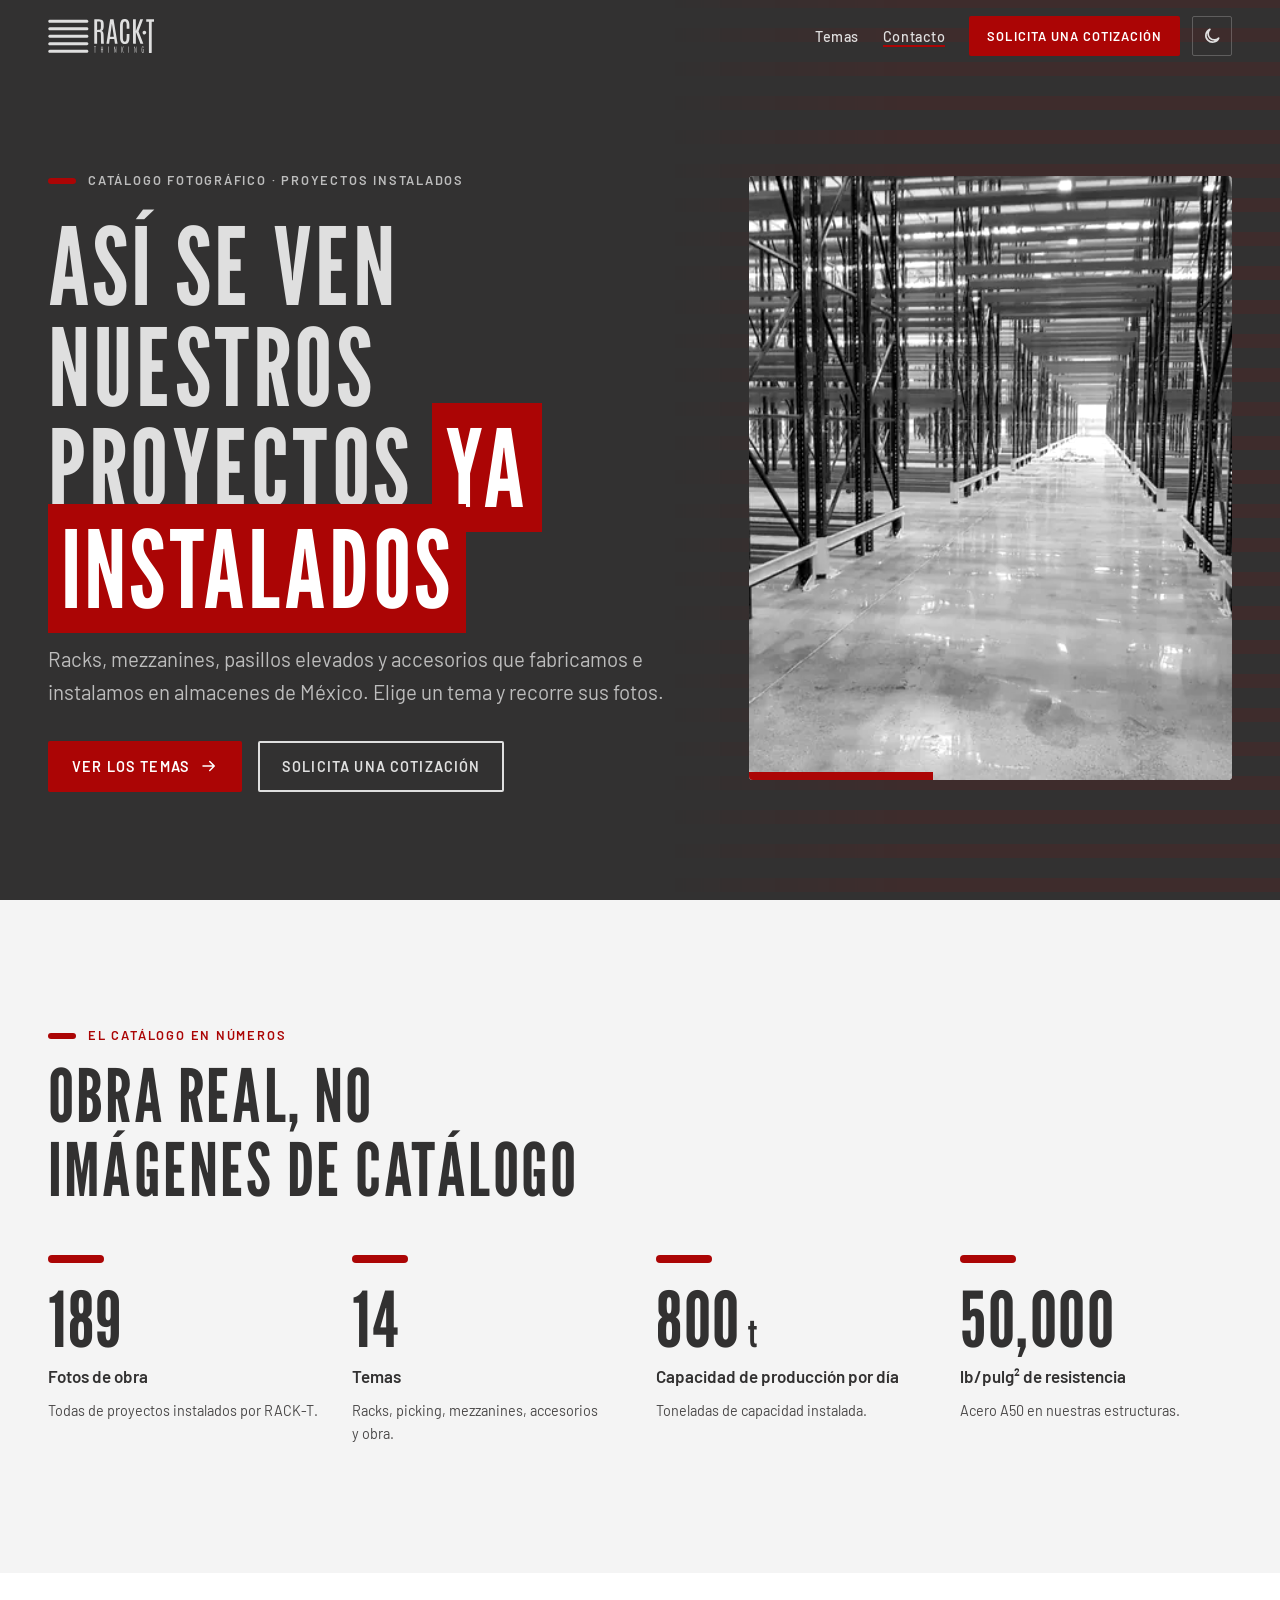
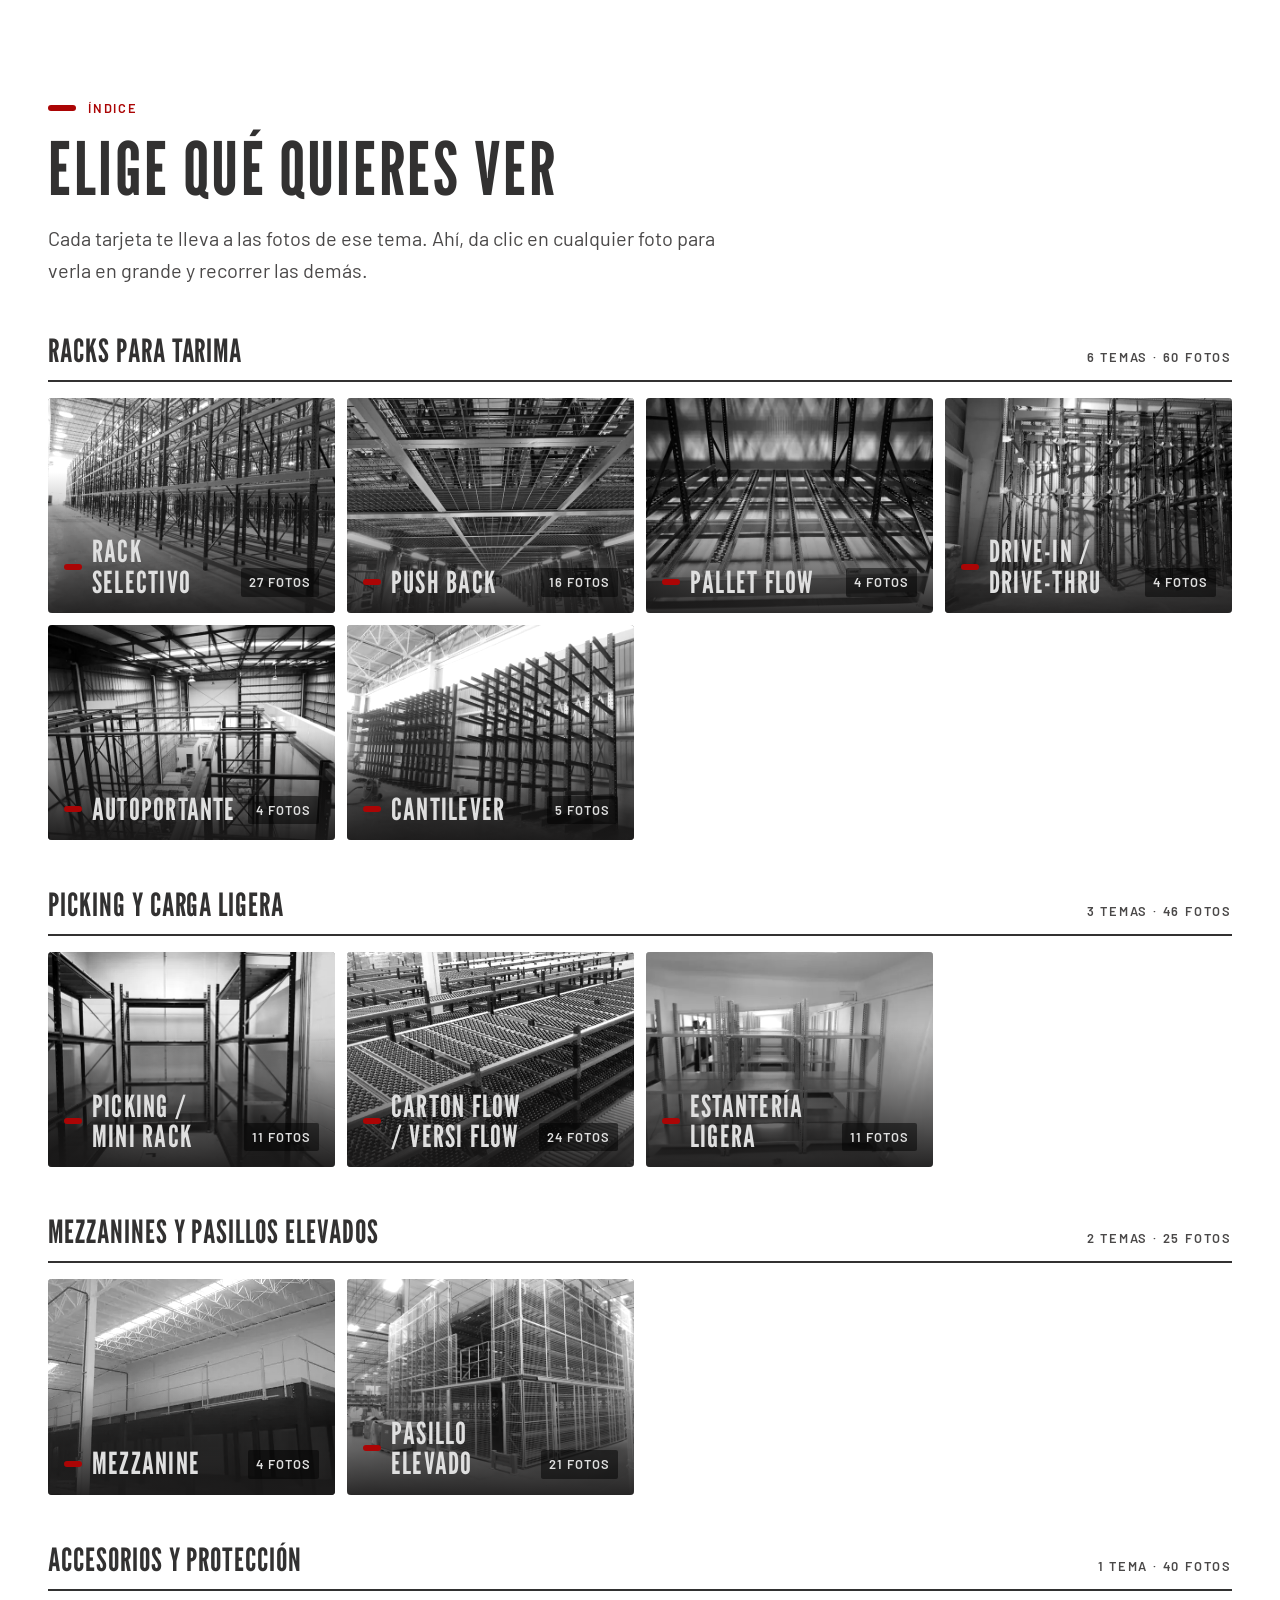
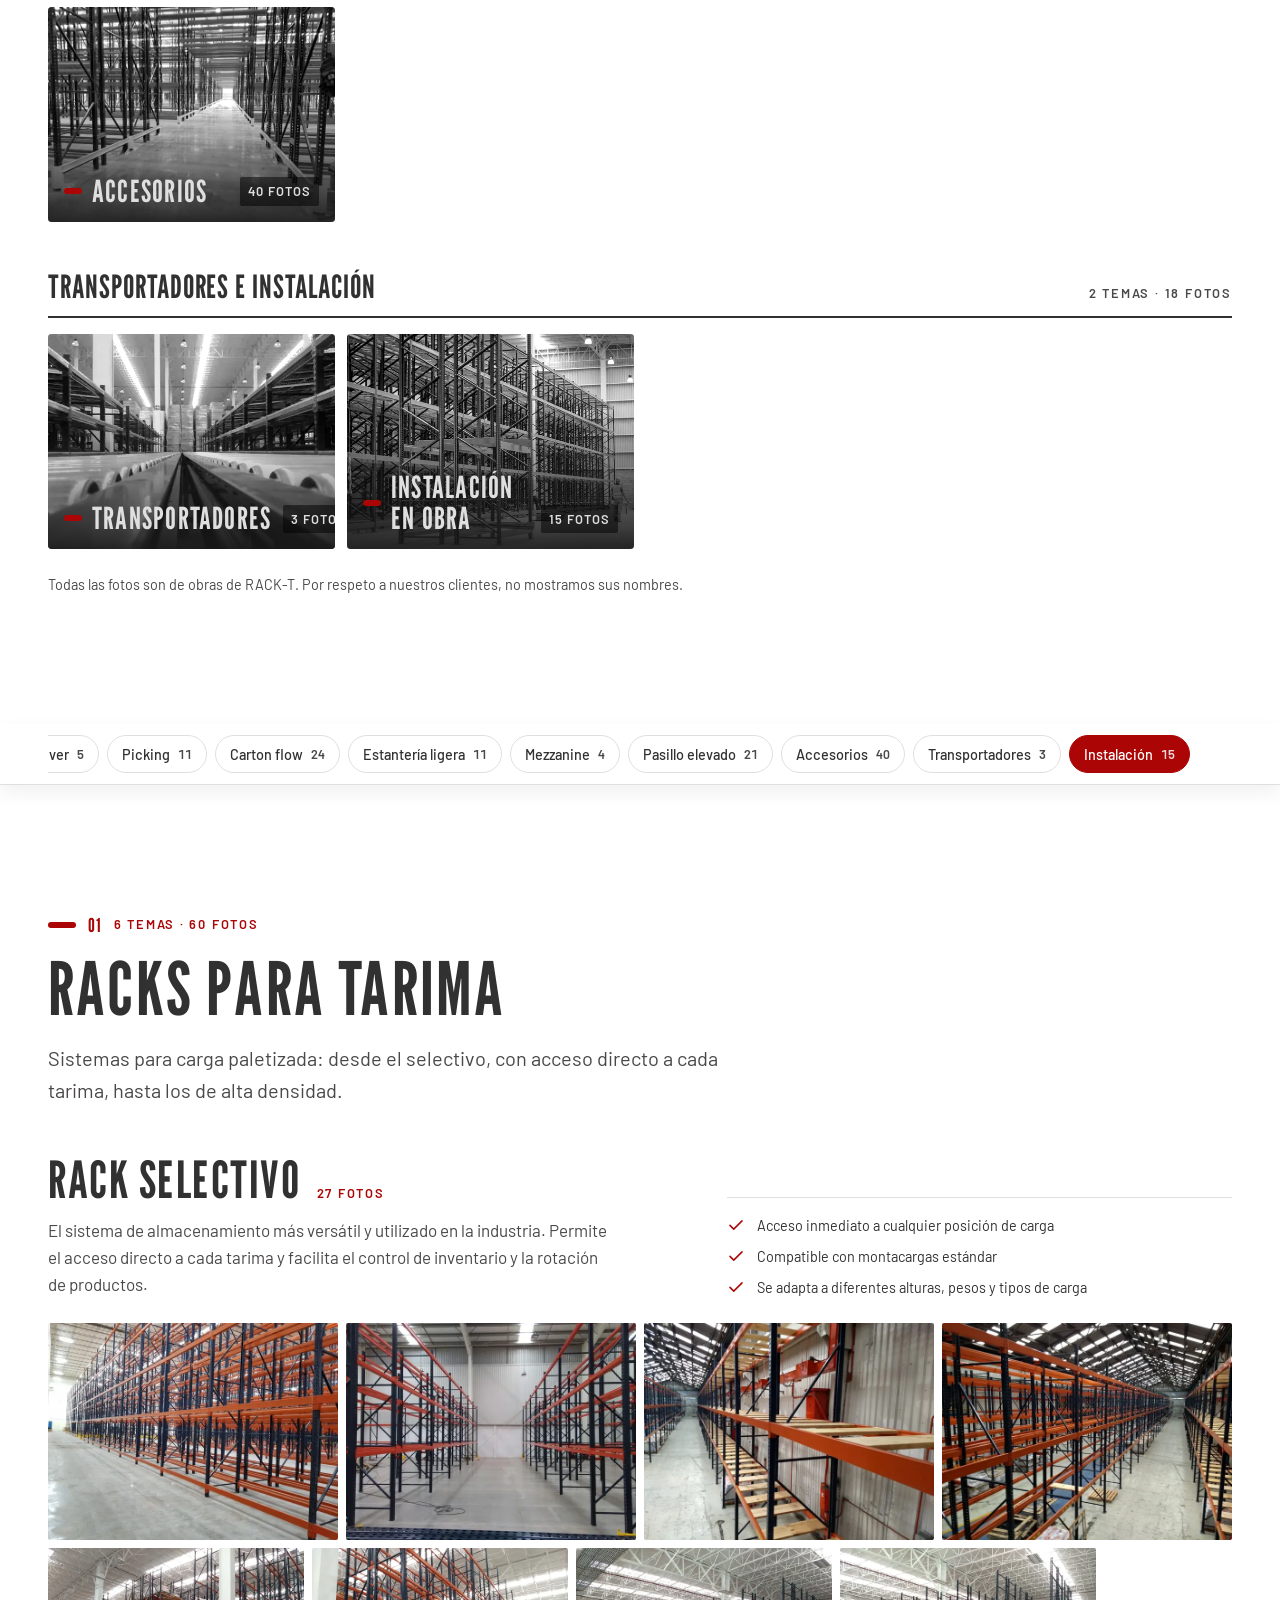
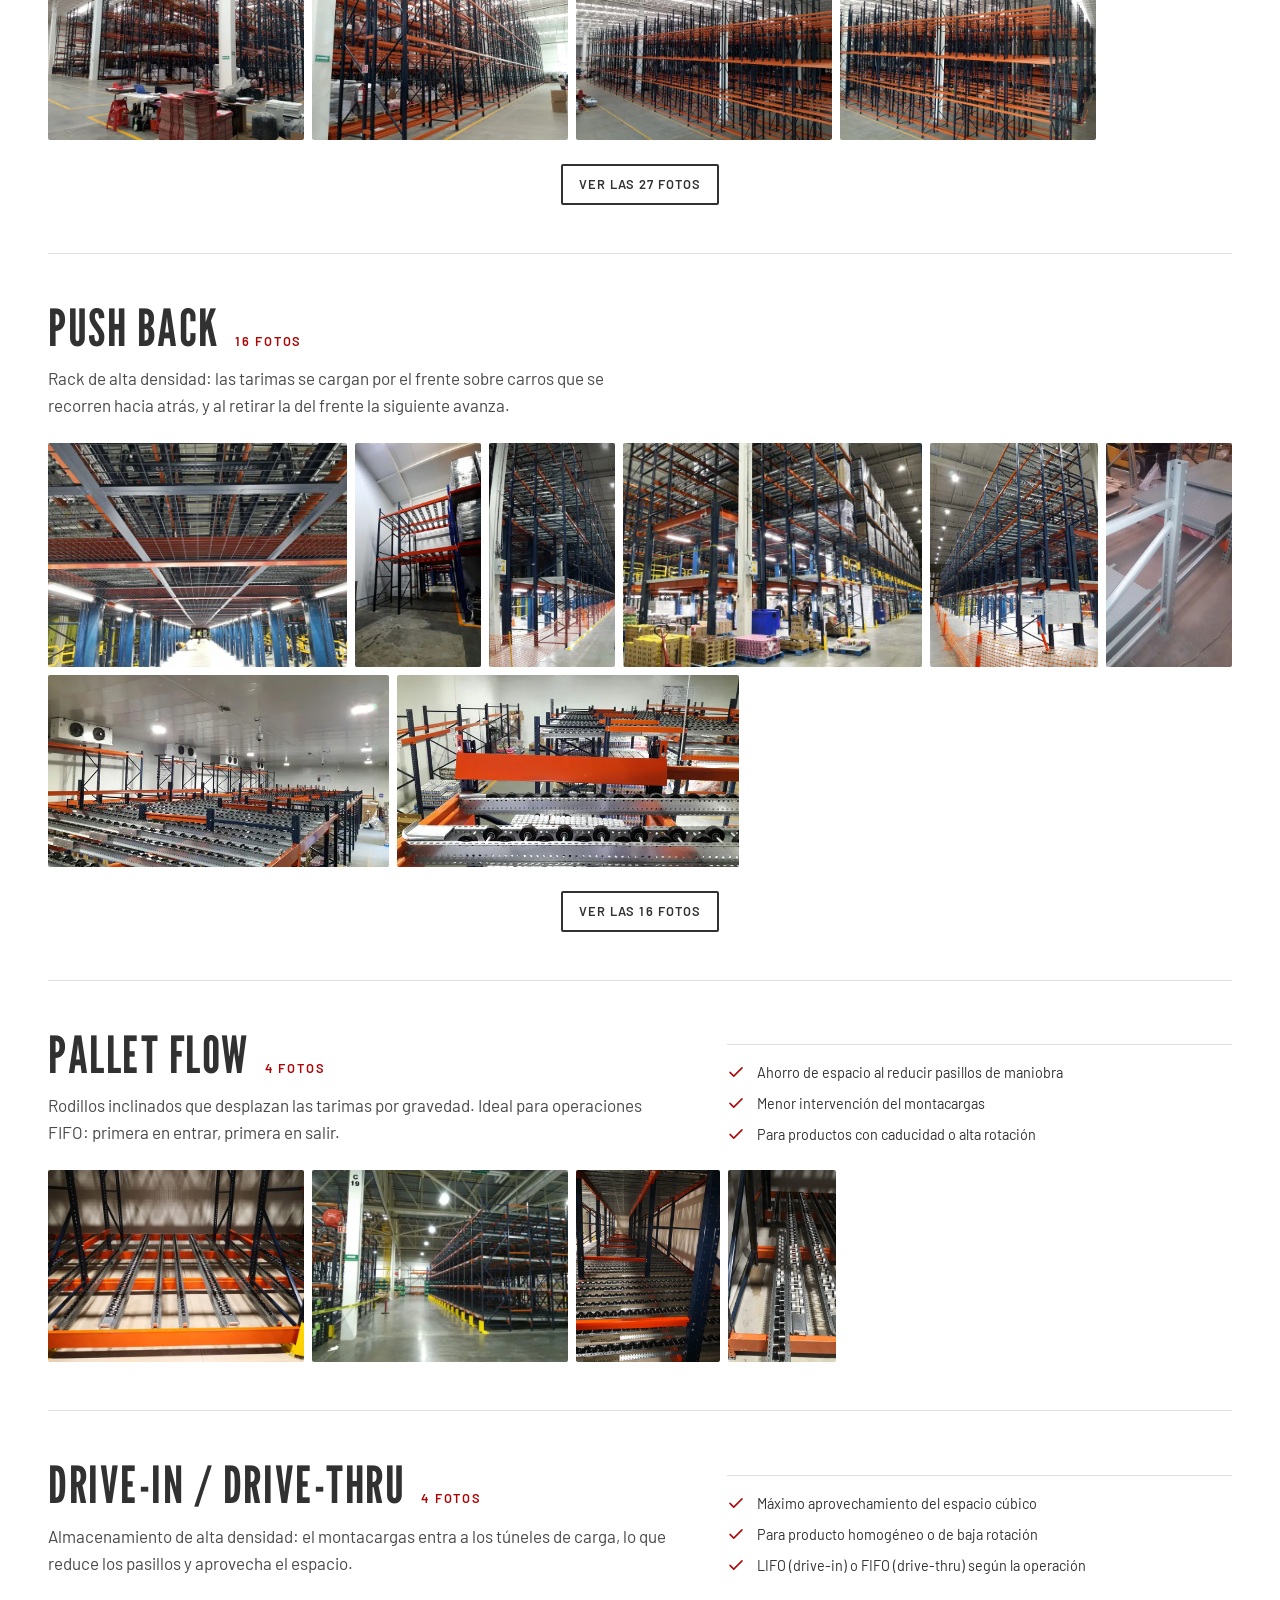
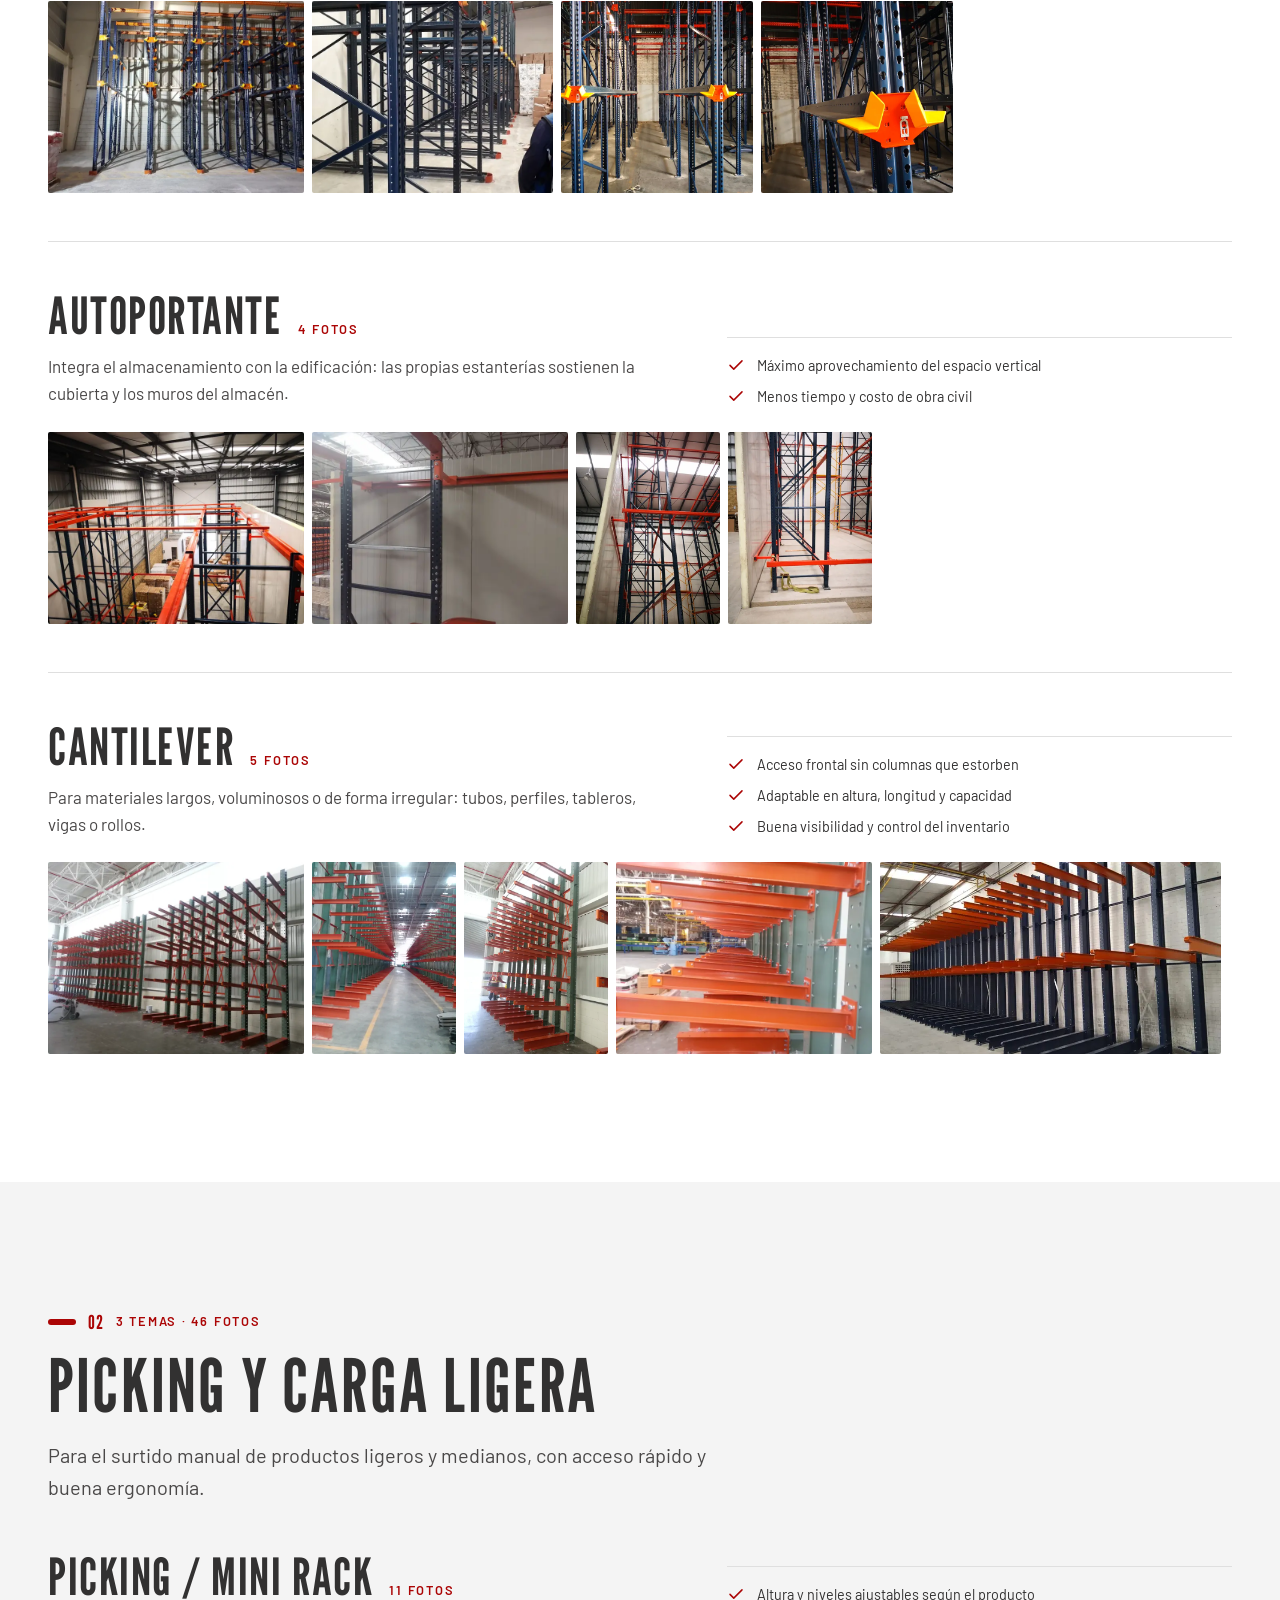
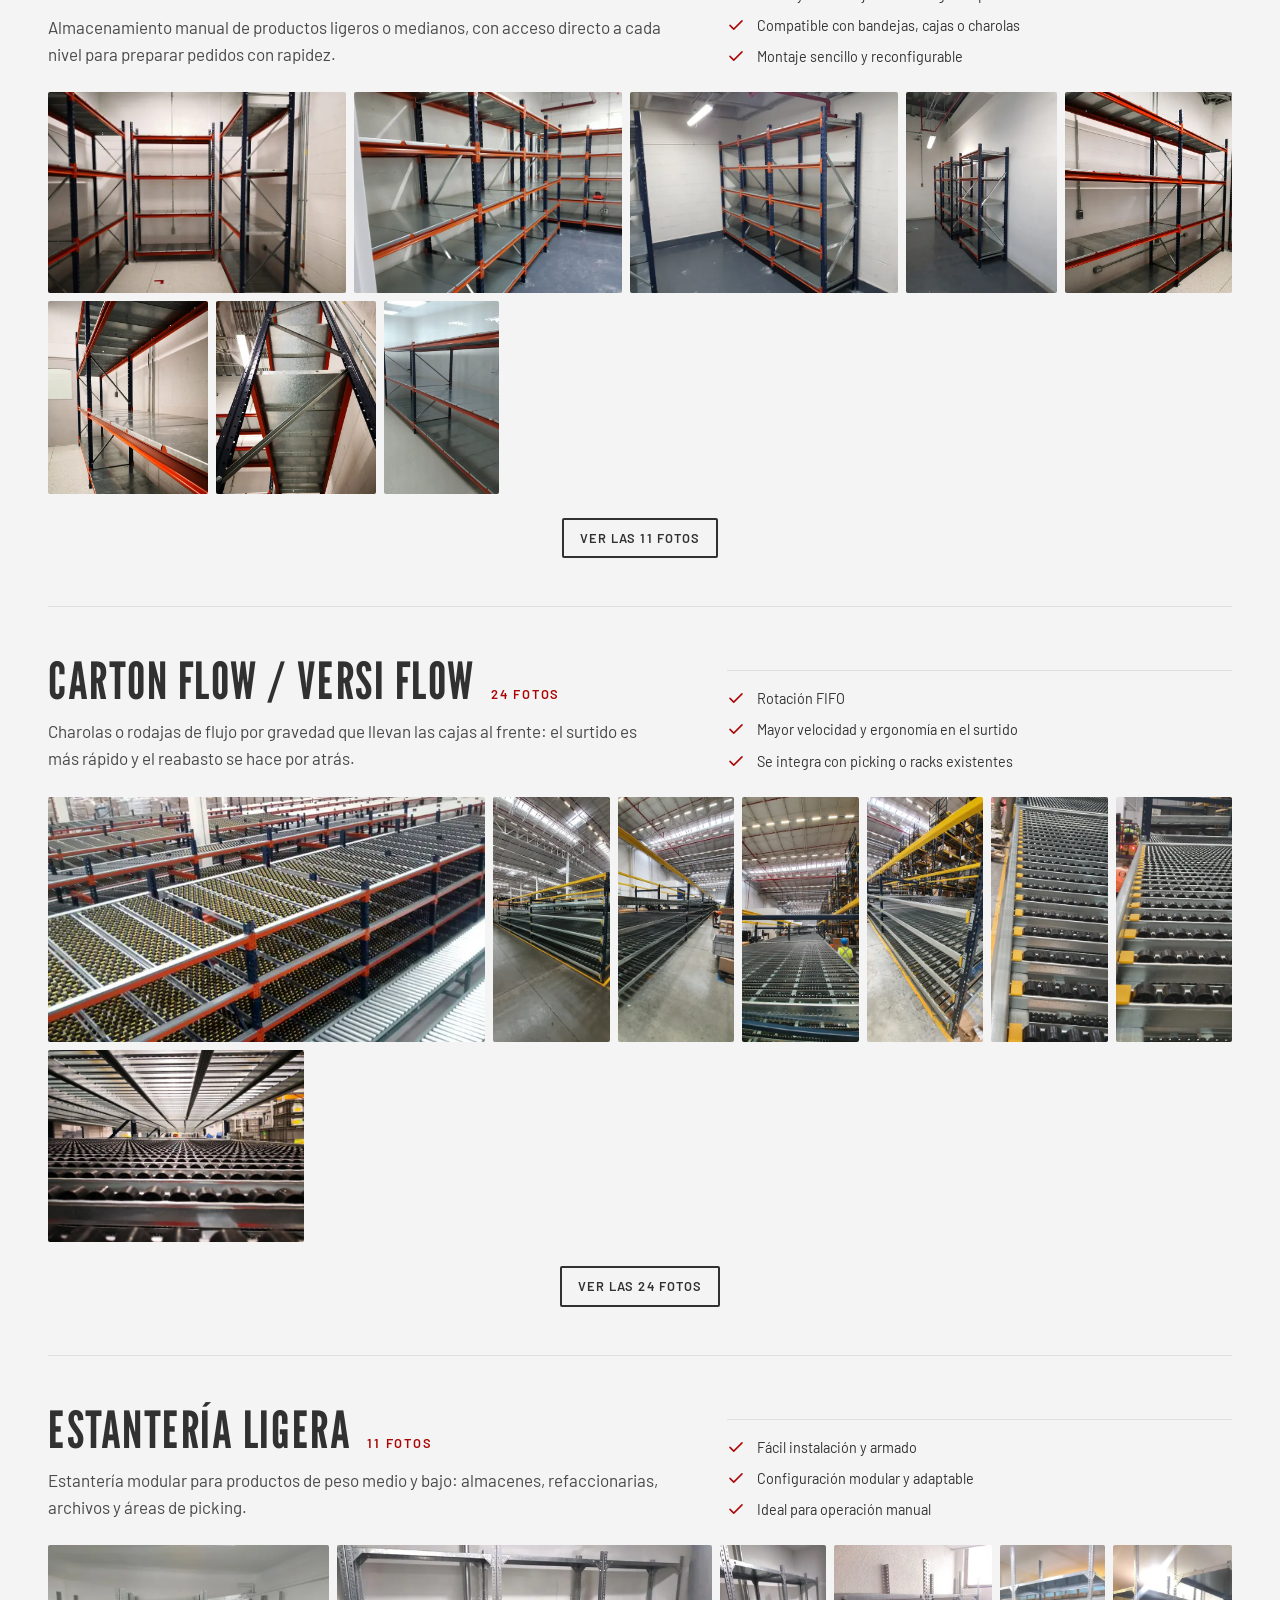
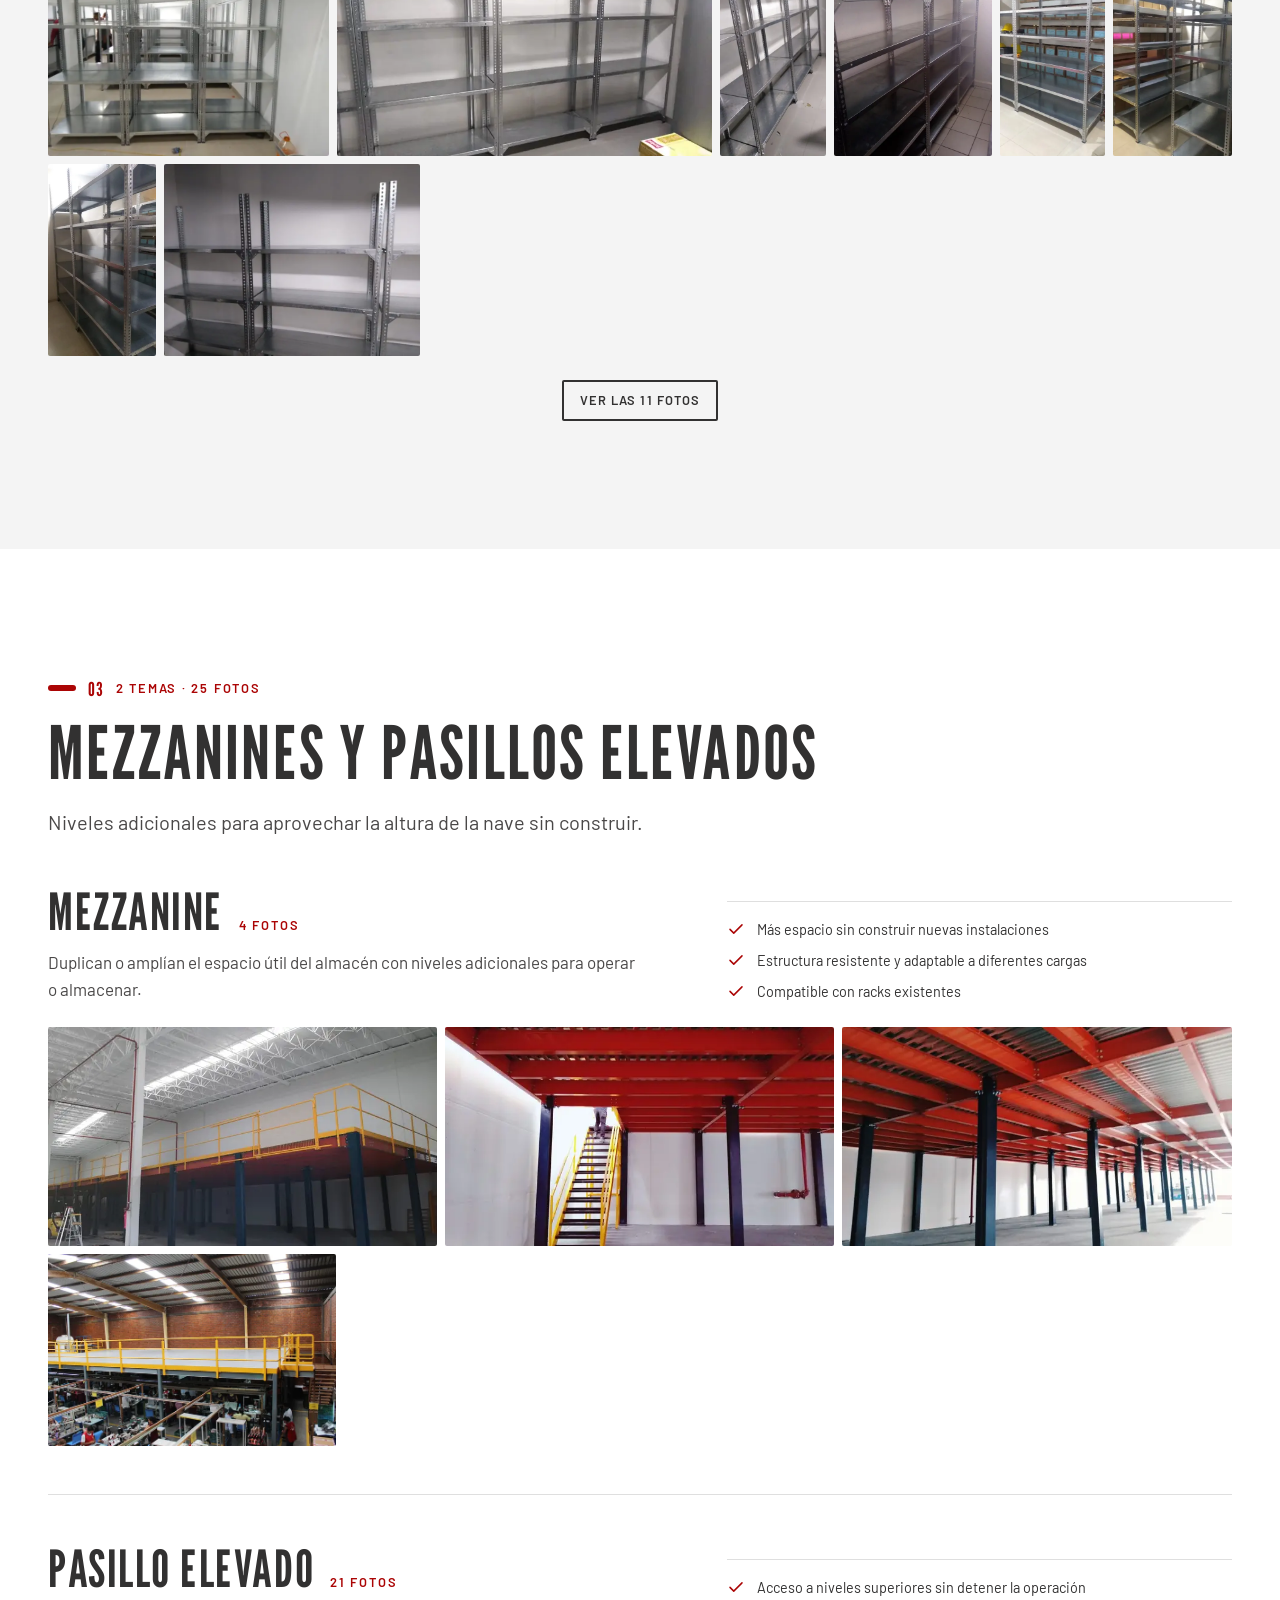
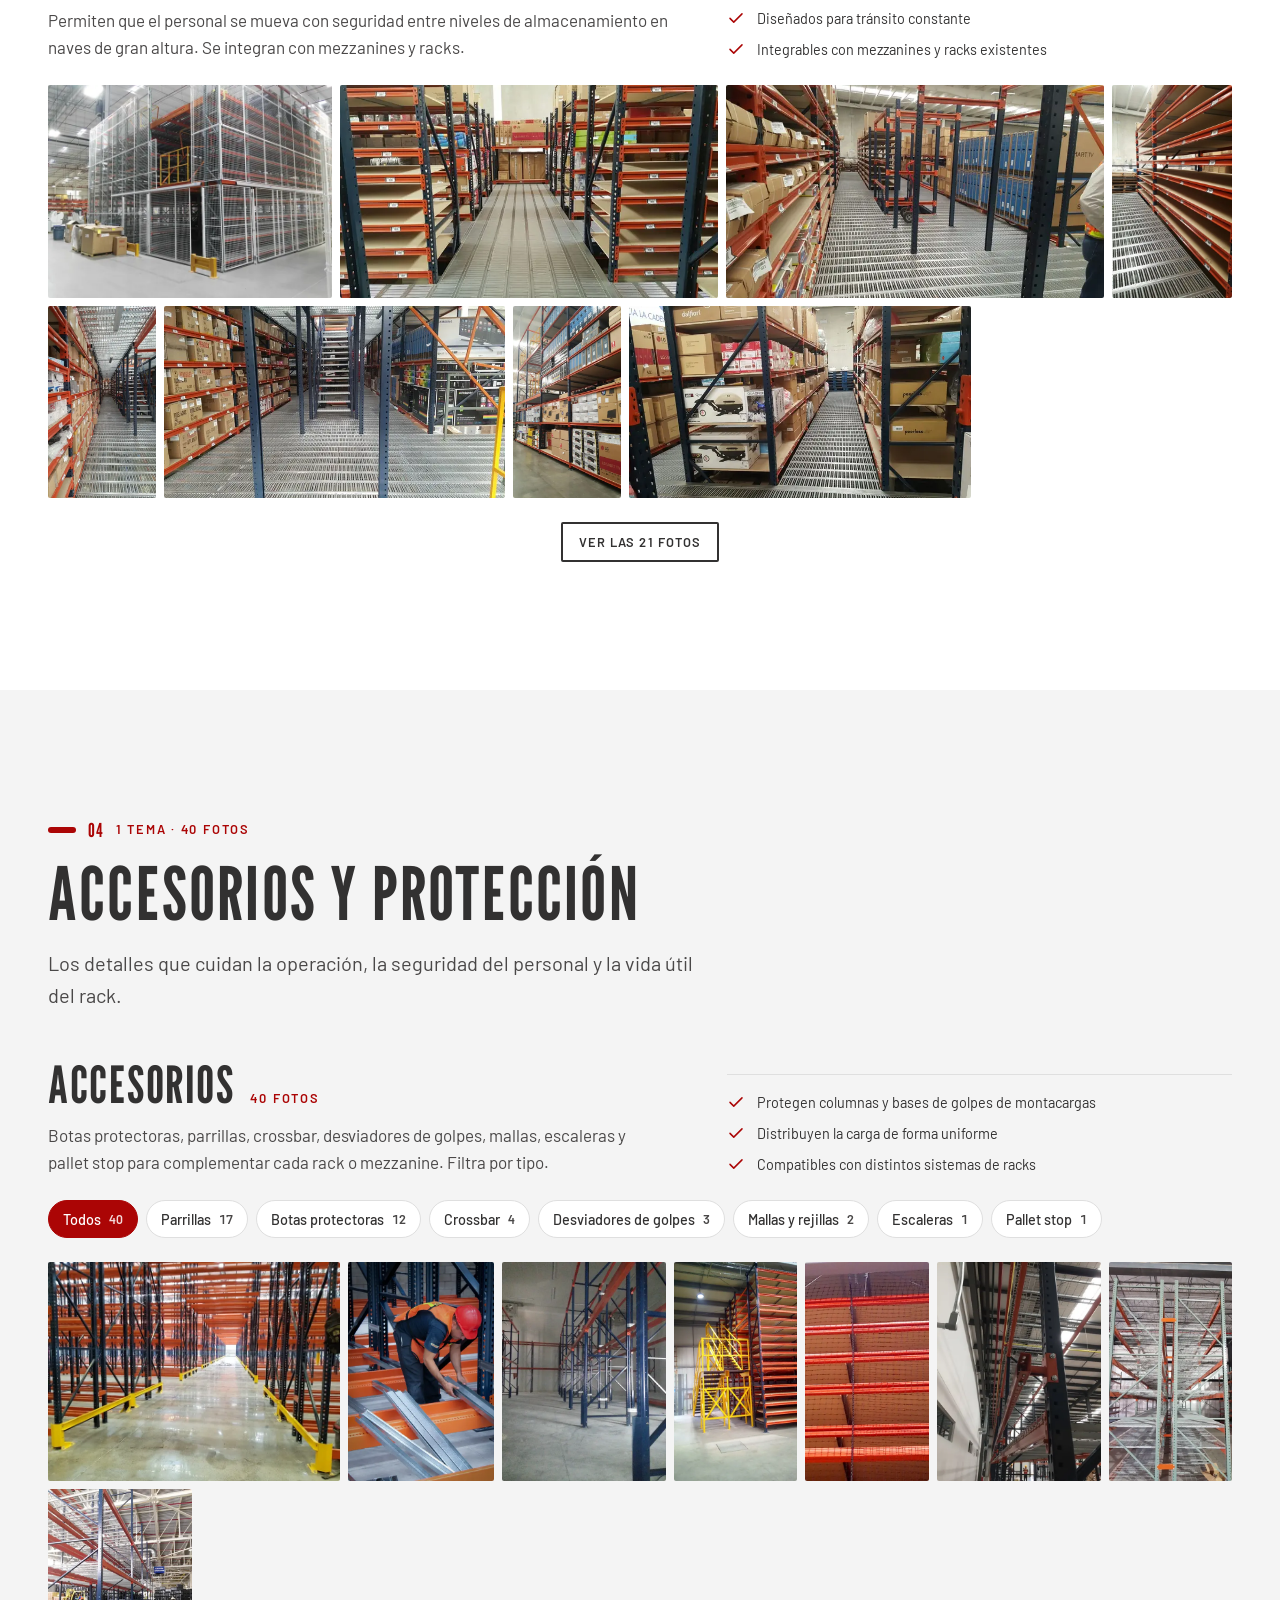
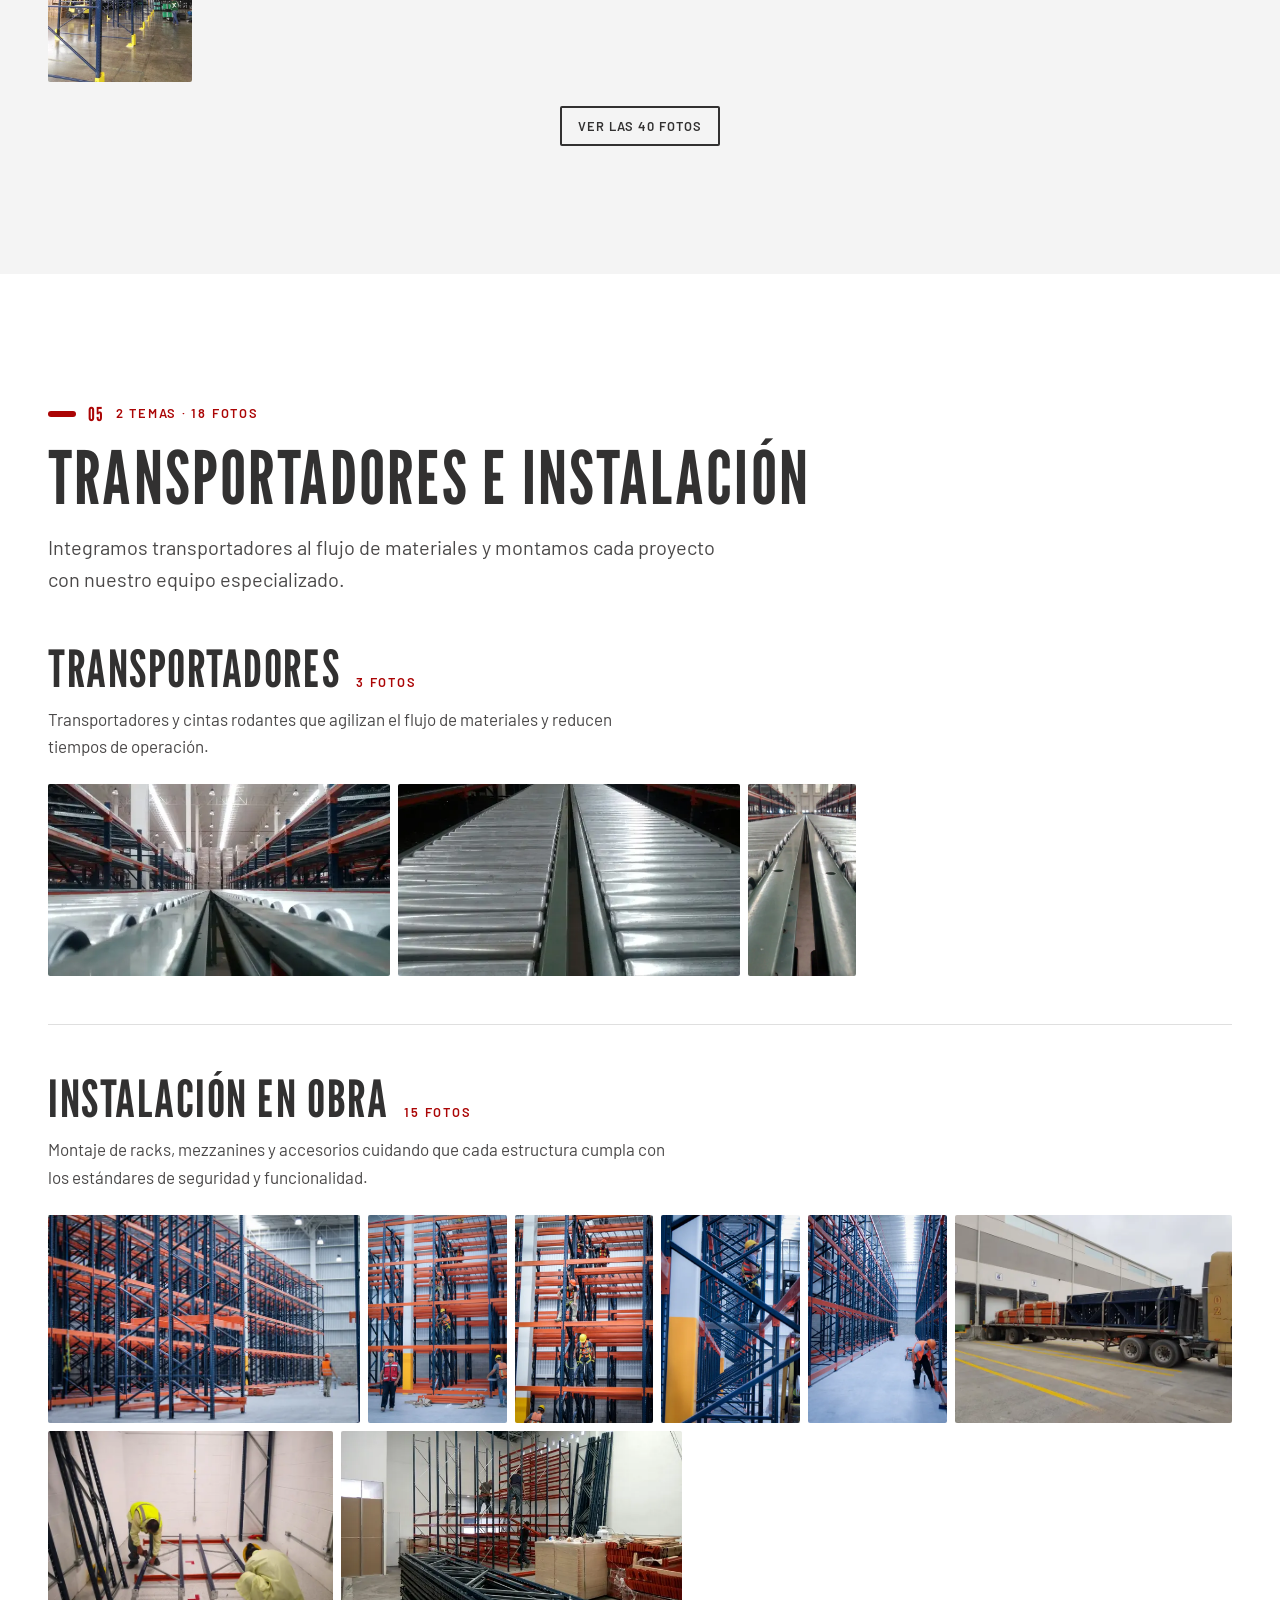
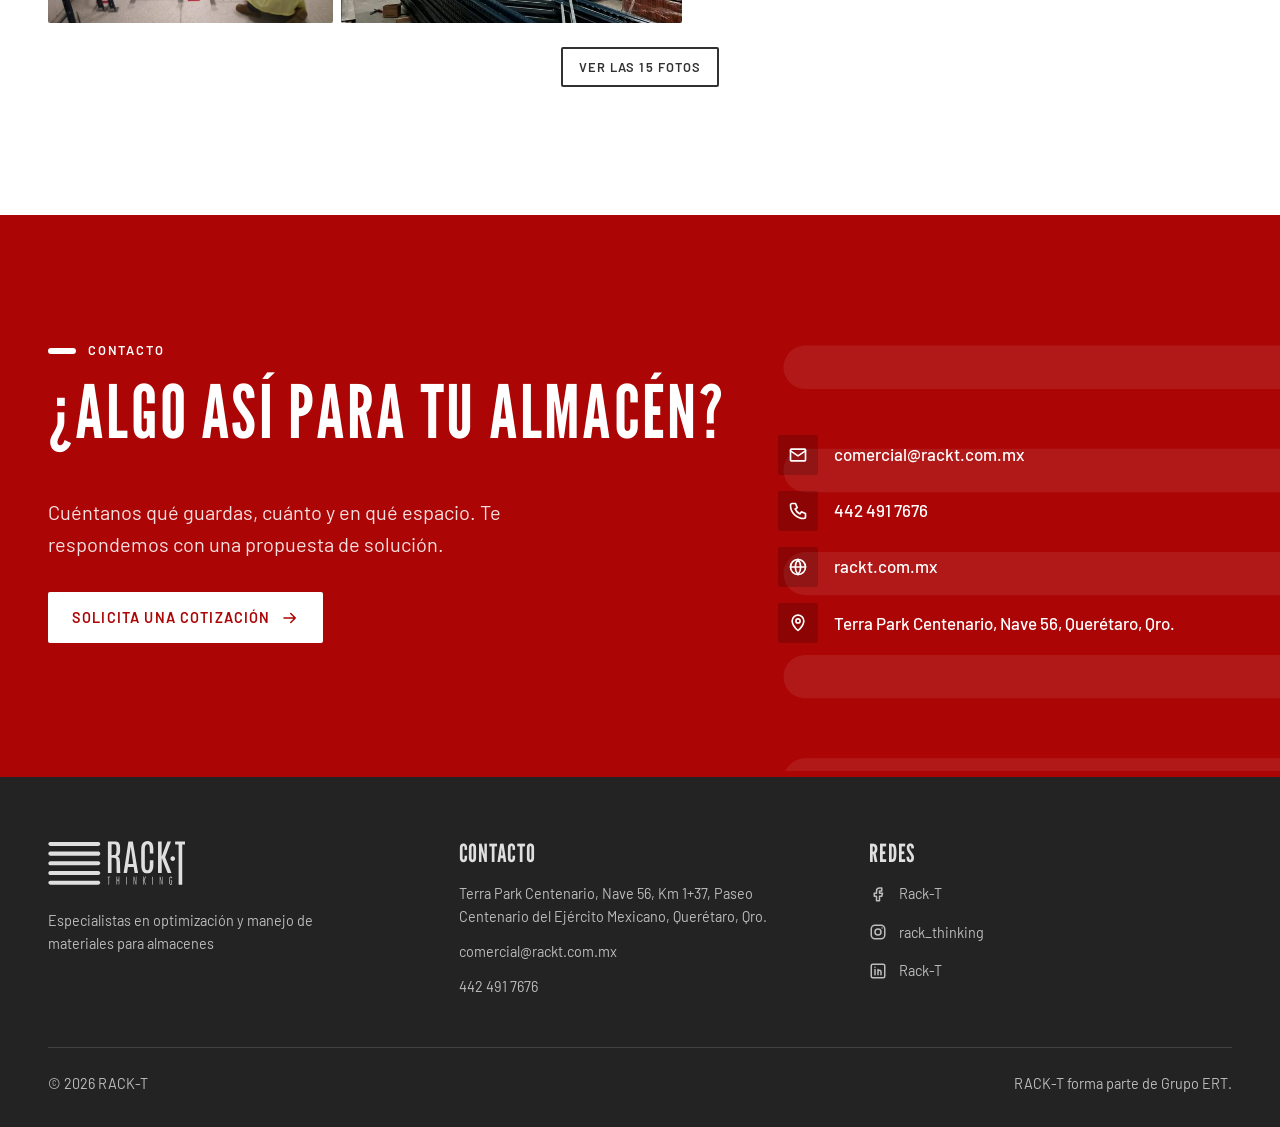
==== commit 9e382535: "Correo de contacto: comercial@rackt.com.mx en lugar de ventas@ (obsoleto) Co-Authored-By: Claude Opu" ====
--- a/catalogo-fotografico/index.html
+++ b/catalogo-fotografico/index.html
@@ -3,7 +3,8 @@
 <head>
 <meta charset="utf-8">
 <meta name="viewport" content="width=device-width, initial-scale=1">
-<meta name="robots" content="noindex">
+<meta name="googlebot" content="noindex">
+<meta name="bingbot" content="noindex">
 <!-- ==========================================================================
      TARJETA PARA COMPARTIR (WhatsApp, LinkedIn, Facebook, correo)
      WhatsApp NO ejecuta JavaScript: estos datos se escriben aquí, no en el JSON.
@@ -925,7 +926,7 @@
       "tipo": "encabezado",
       "cta": {
         "texto": "Solicita una cotización",
-        "enlace": "mailto:ventas@rackt.com.mx?subject=Solicitud%20de%20cotizaci%C3%B3n"
+        "enlace": "mailto:comercial@rackt.com.mx?subject=Solicitud%20de%20cotizaci%C3%B3n"
       }
     },
     {
@@ -941,7 +942,7 @@
       },
       "cta_secundario": {
         "texto": "Solicita una cotización",
-        "enlace": "mailto:ventas@rackt.com.mx?subject=Solicitud%20de%20cotizaci%C3%B3n"
+        "enlace": "mailto:comercial@rackt.com.mx?subject=Solicitud%20de%20cotizaci%C3%B3n"
       },
       "imagen": {
         "src": "assets/img/selectivo/selectivo-20.webp",
@@ -1191,13 +1192,13 @@
       "texto": "Cuéntanos qué guardas, cuánto y en qué espacio. Te respondemos con una propuesta de solución.",
       "cta_primario": {
         "texto": "Solicita una cotización",
-        "enlace": "mailto:ventas@rackt.com.mx?subject=Solicitud%20de%20cotizaci%C3%B3n"
+        "enlace": "mailto:comercial@rackt.com.mx?subject=Solicitud%20de%20cotizaci%C3%B3n"
       },
       "contacto": [
         {
           "tipo": "correo",
-          "valor": "ventas@rackt.com.mx",
-          "enlace": "mailto:ventas@rackt.com.mx"
+          "valor": "comercial@rackt.com.mx",
+          "enlace": "mailto:comercial@rackt.com.mx"
         },
         {
           "tipo": "telefono",
@@ -1219,7 +1220,7 @@
       "tipo": "pie",
       "direccion": "Terra Park Centenario, Nave 56, Km 1+37, Paseo Centenario del Ejército Mexicano, Querétaro, Qro.",
       "contacto": [
-        "ventas@rackt.com.mx",
+        "comercial@rackt.com.mx",
         "442 491 7676"
       ],
       "redes": [
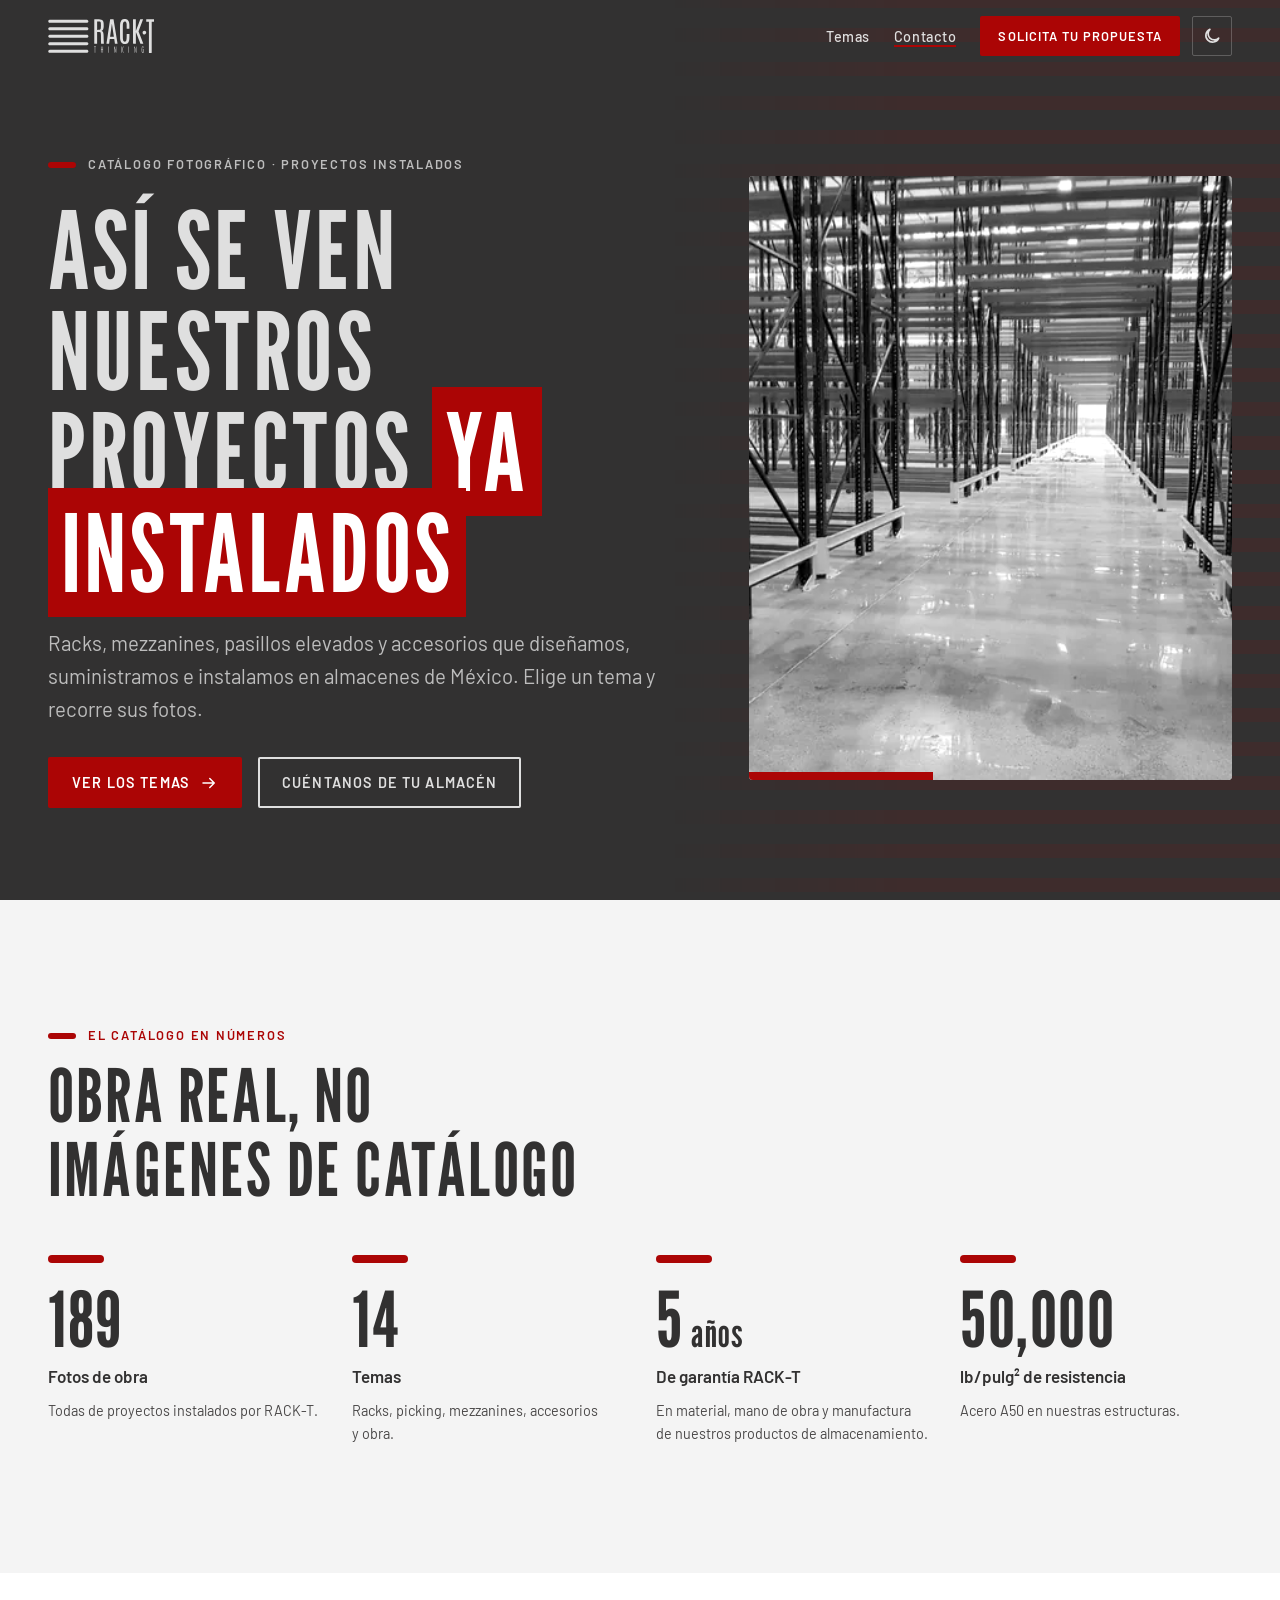
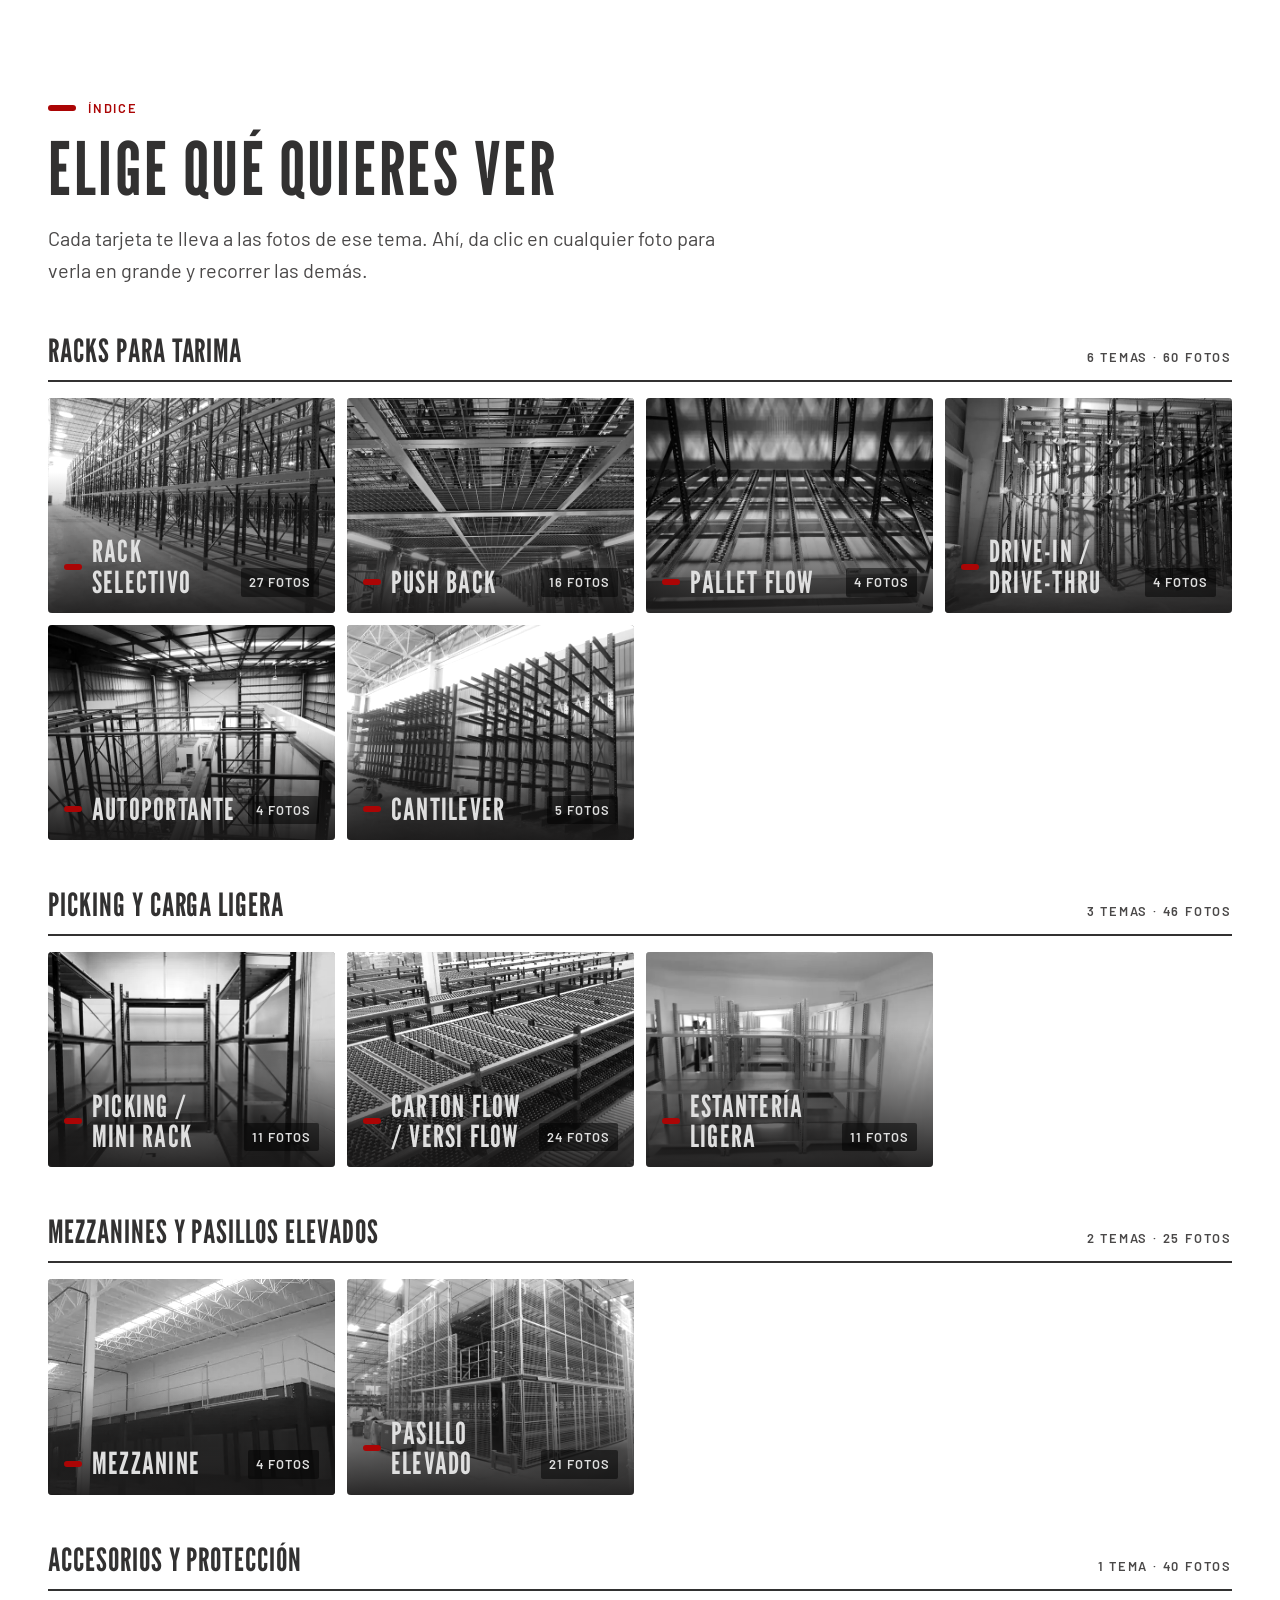
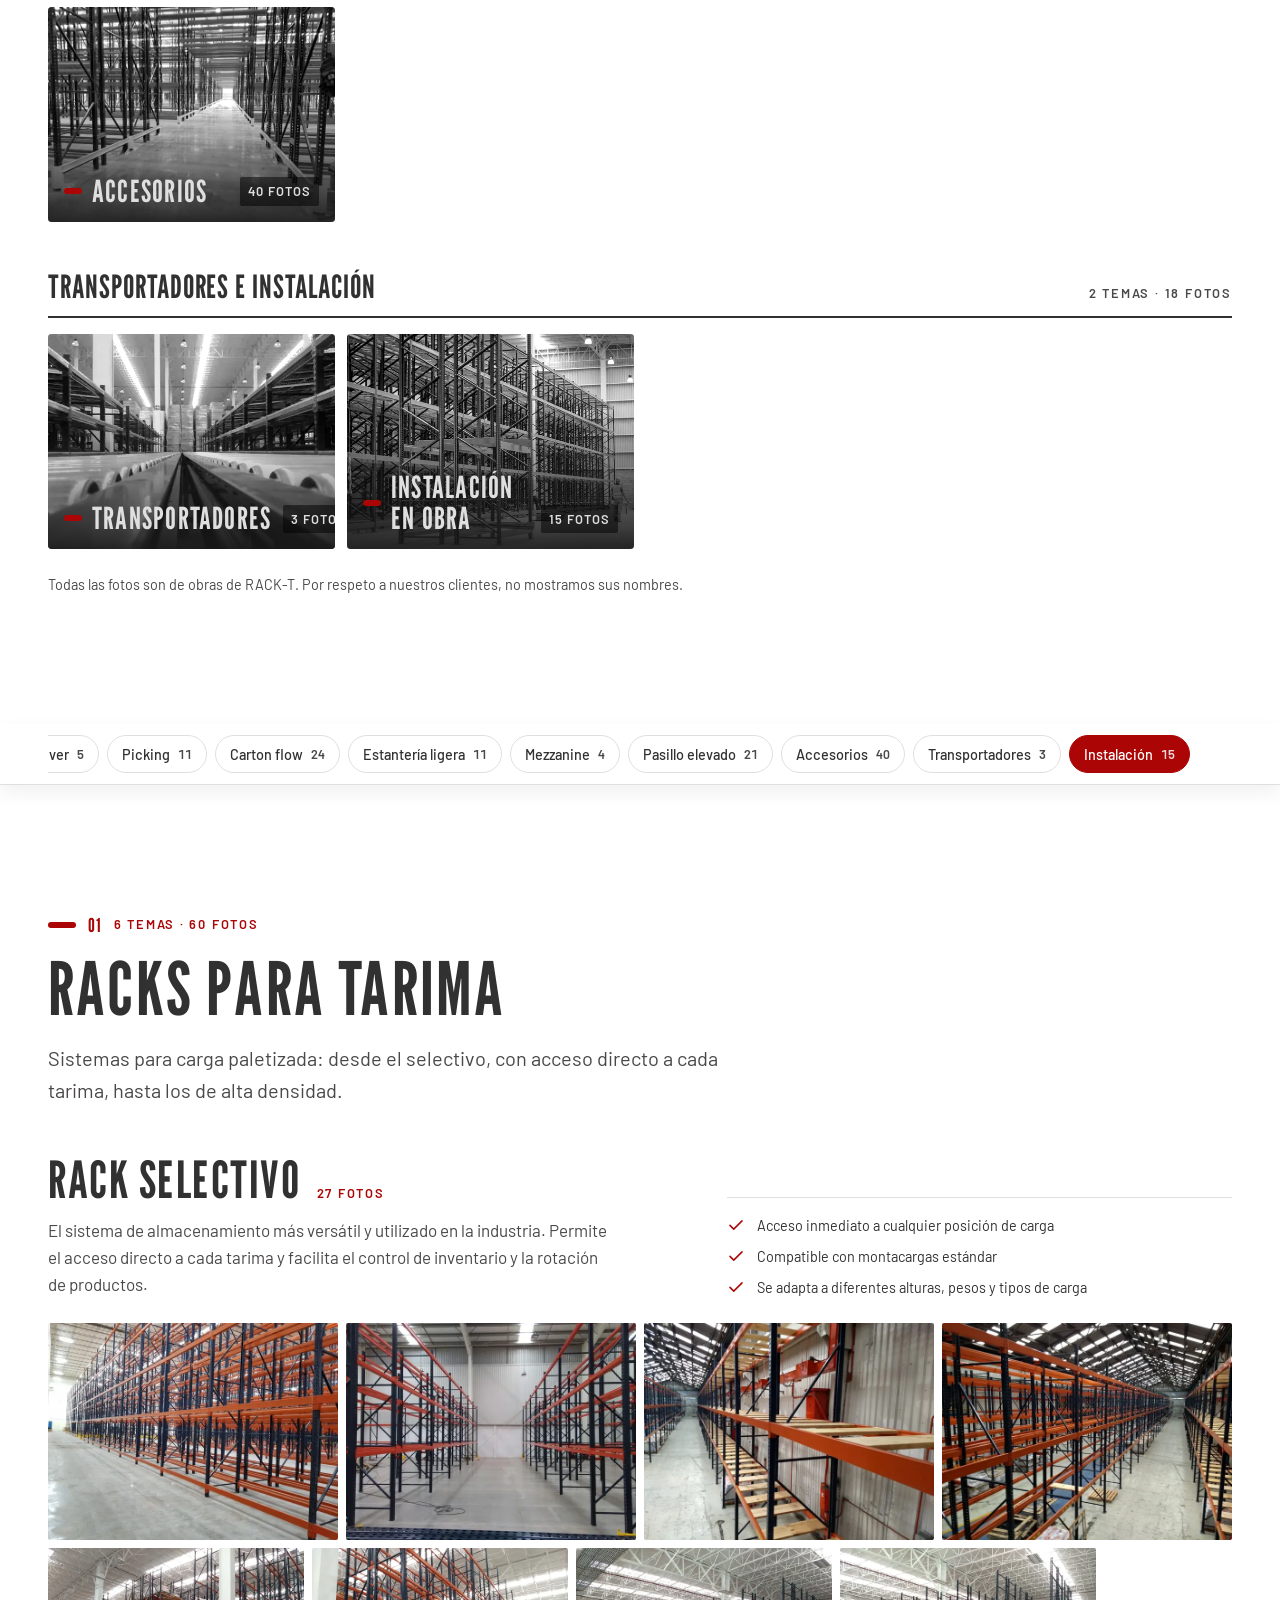
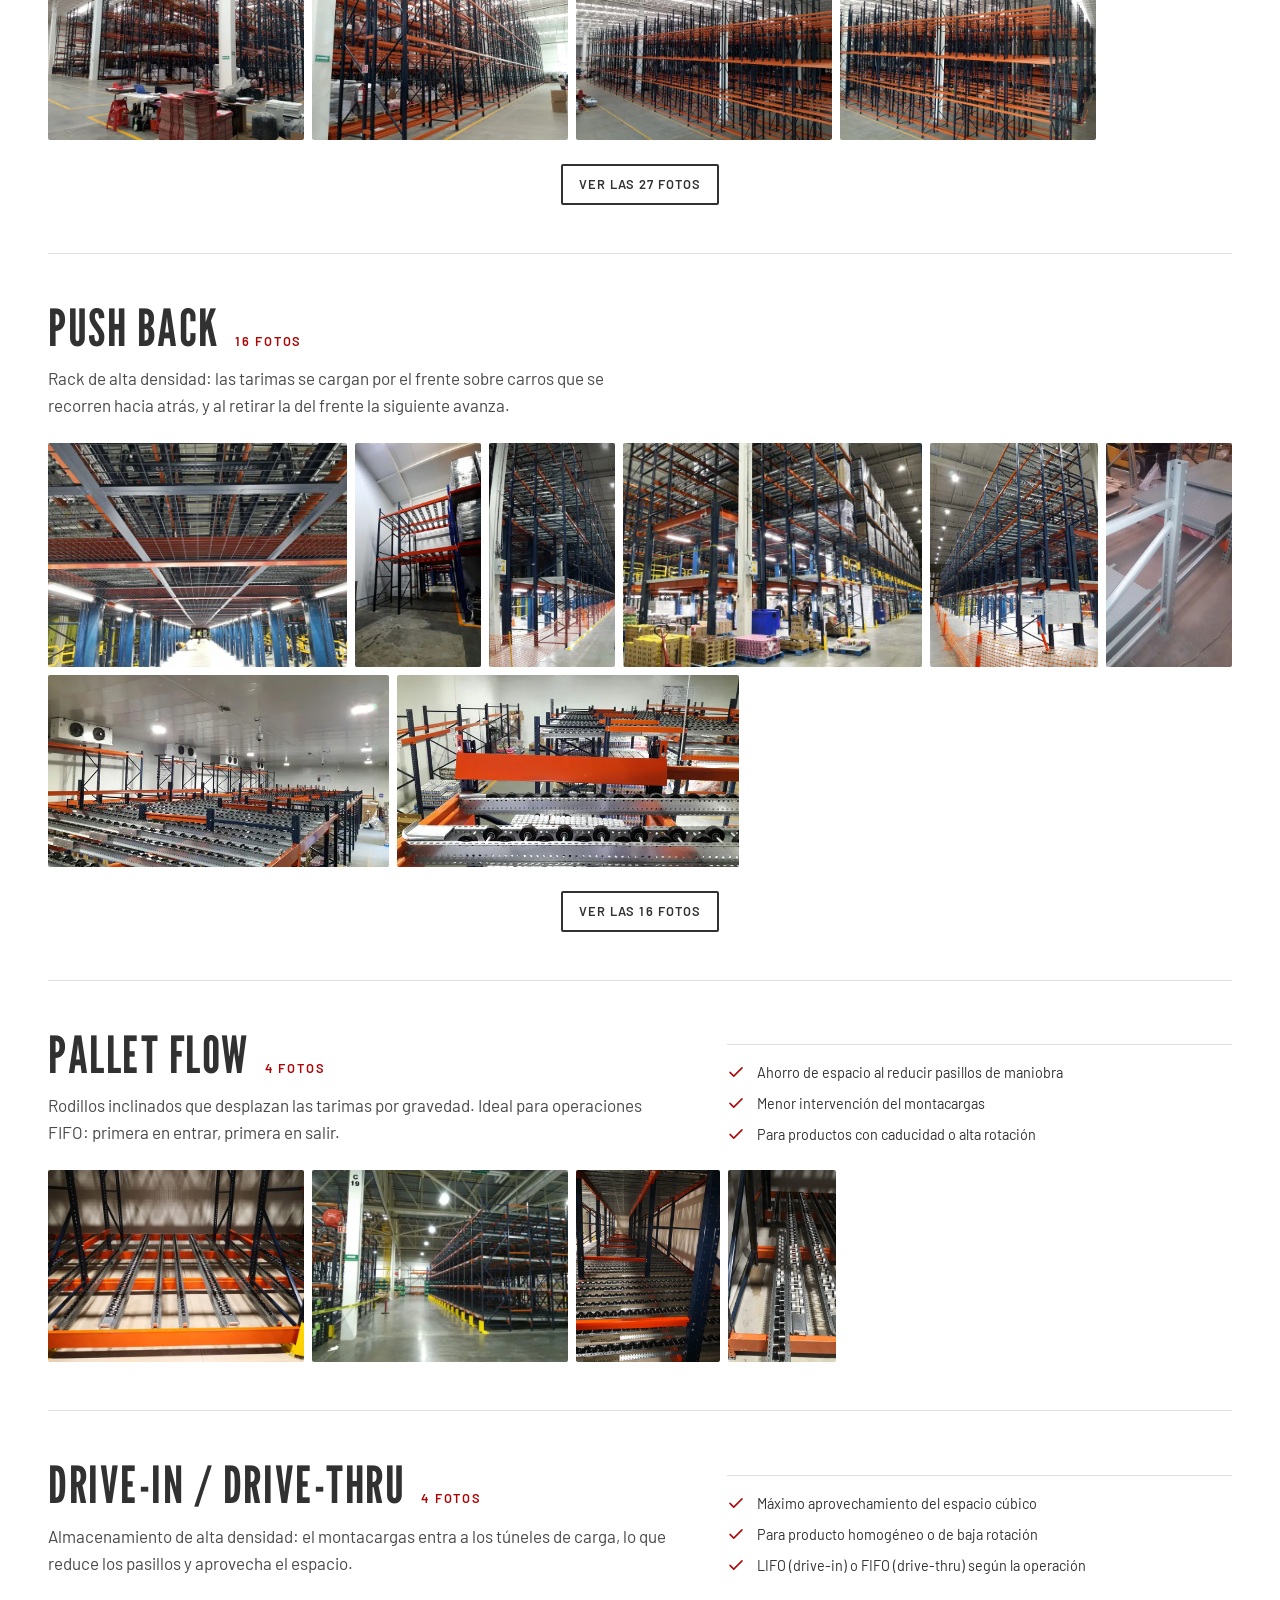
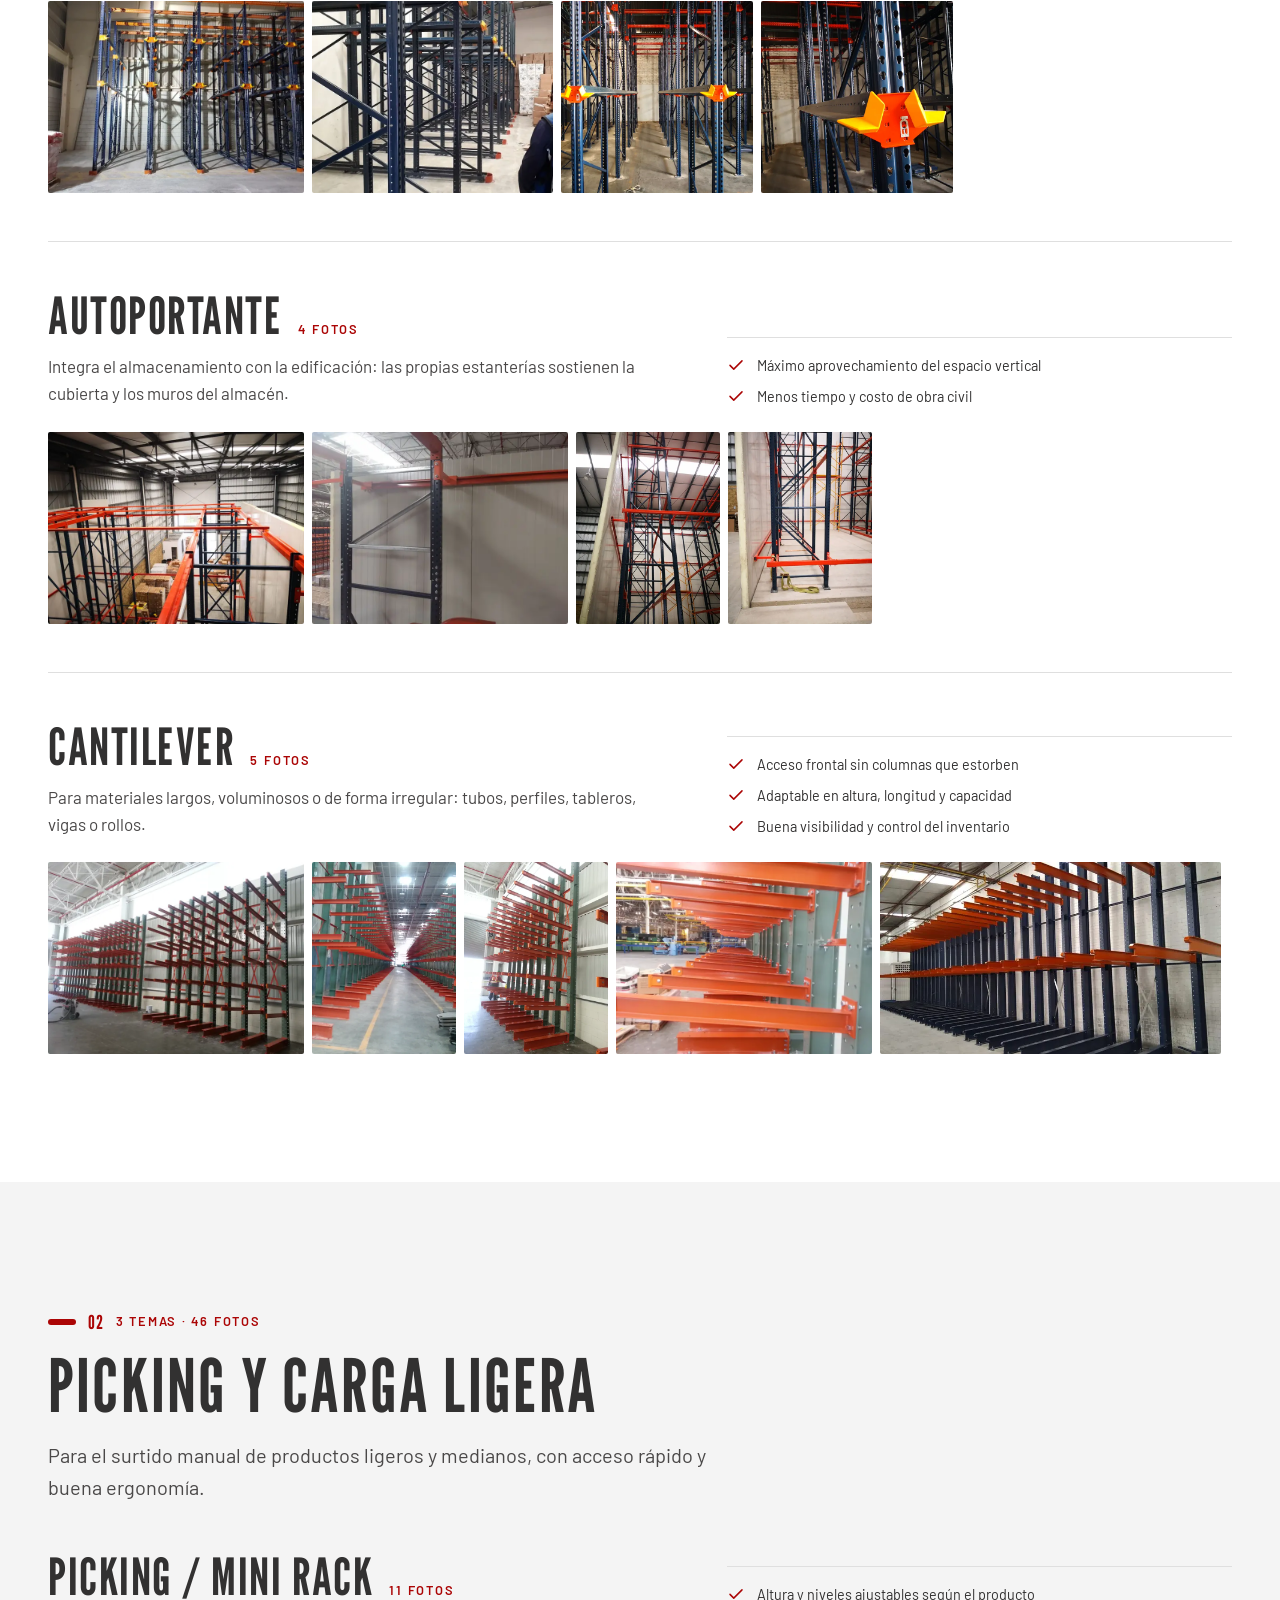
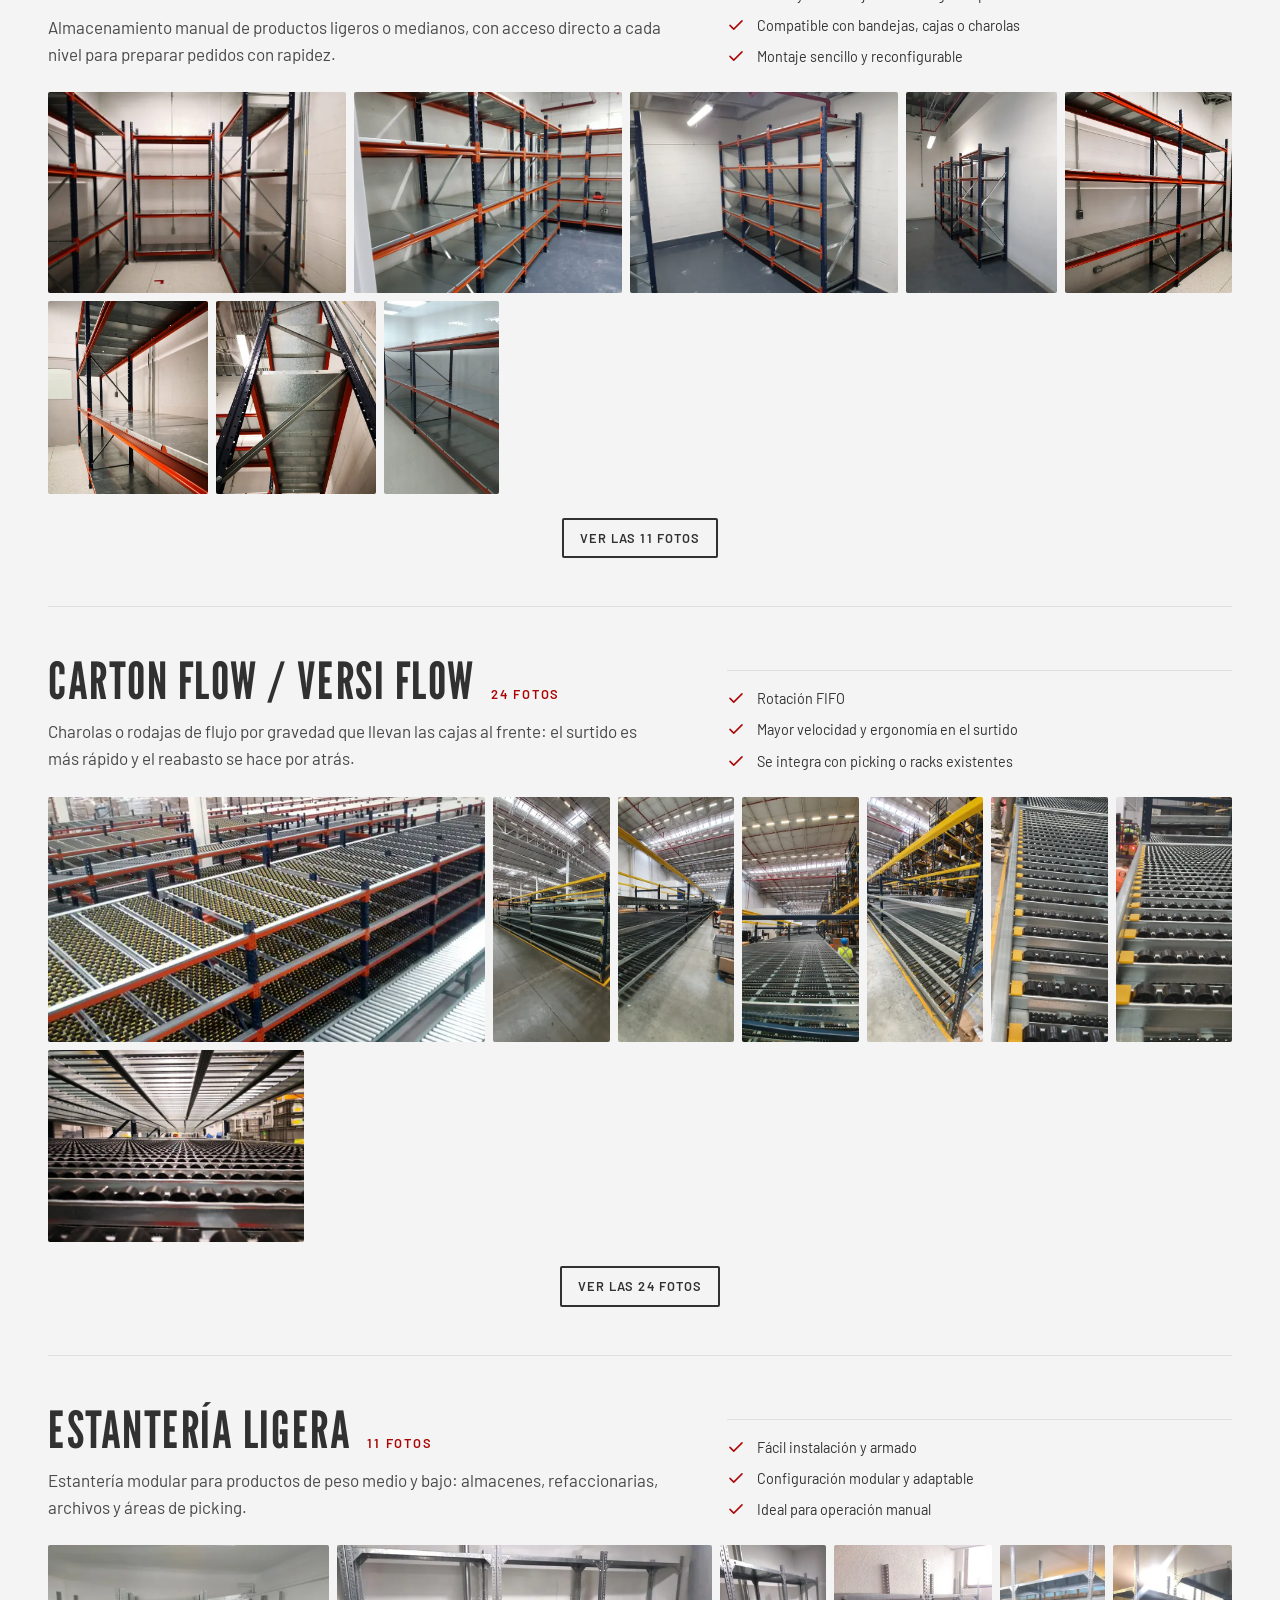
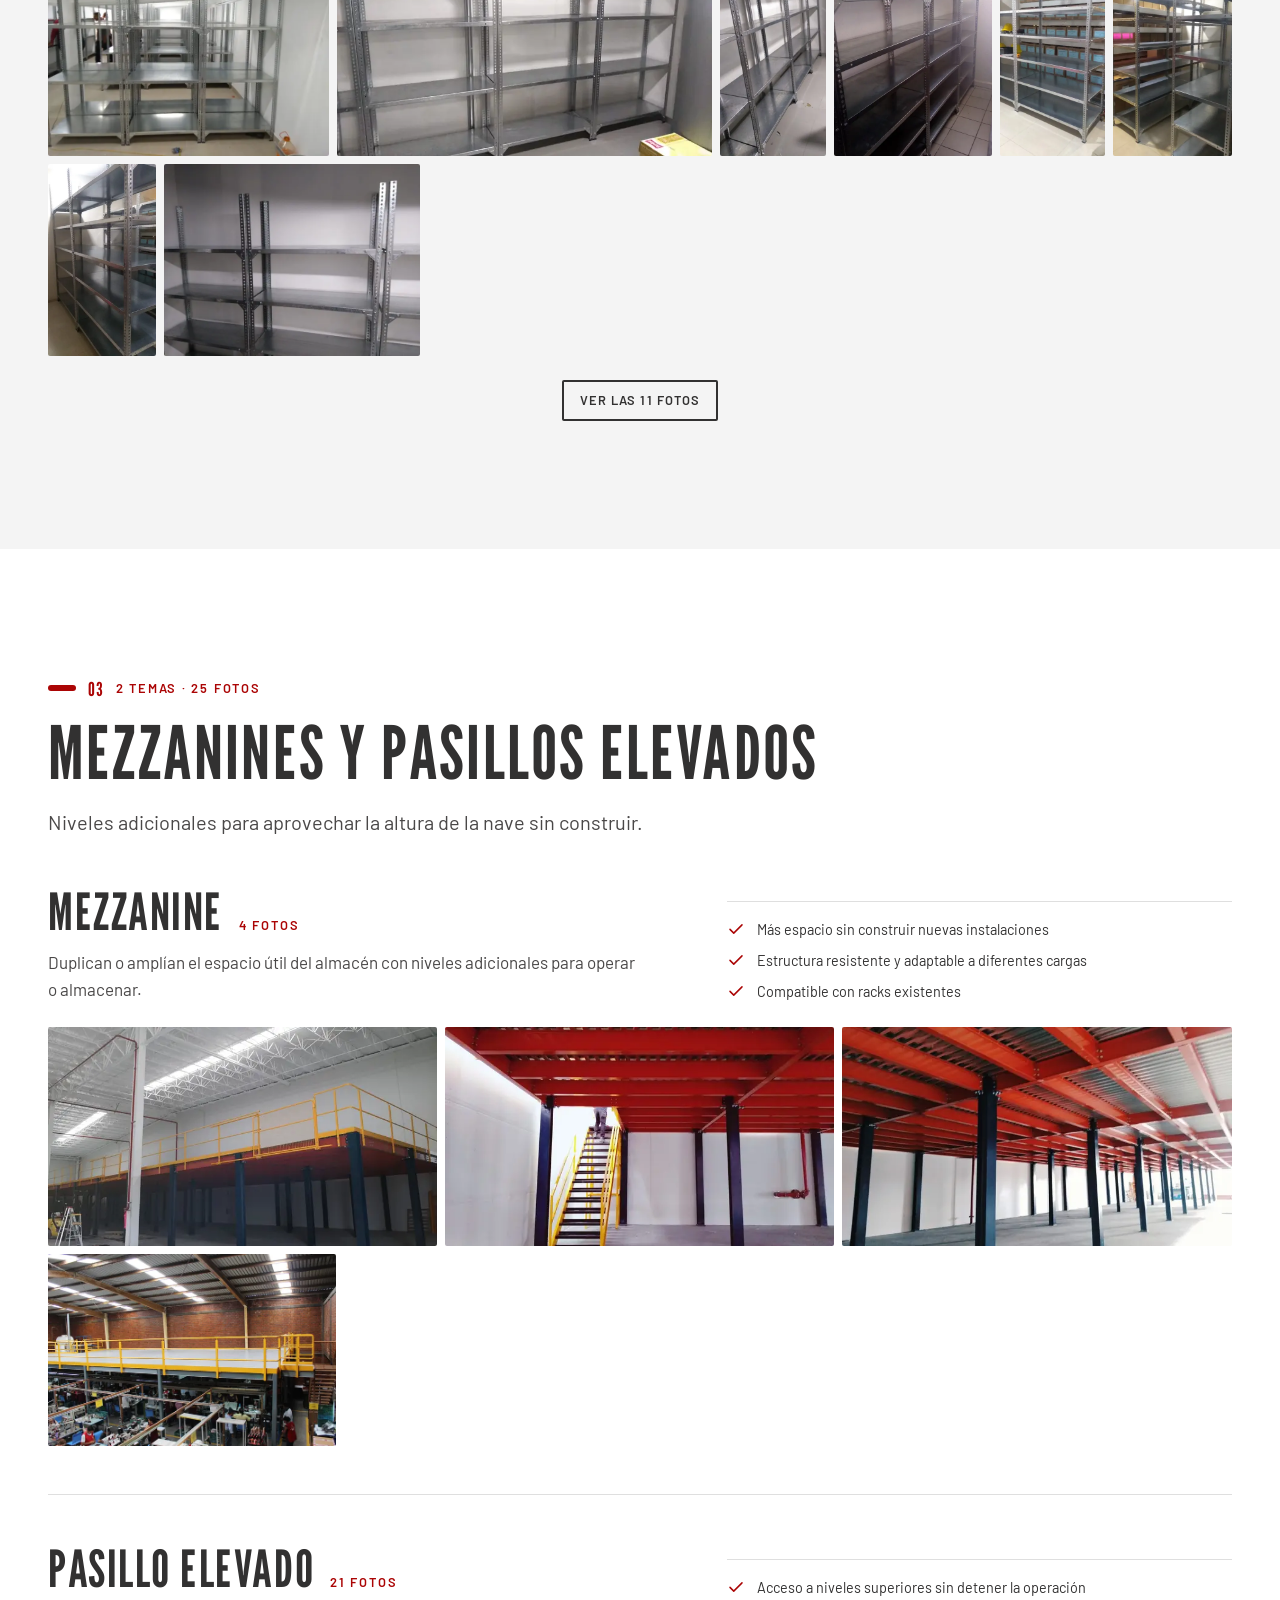
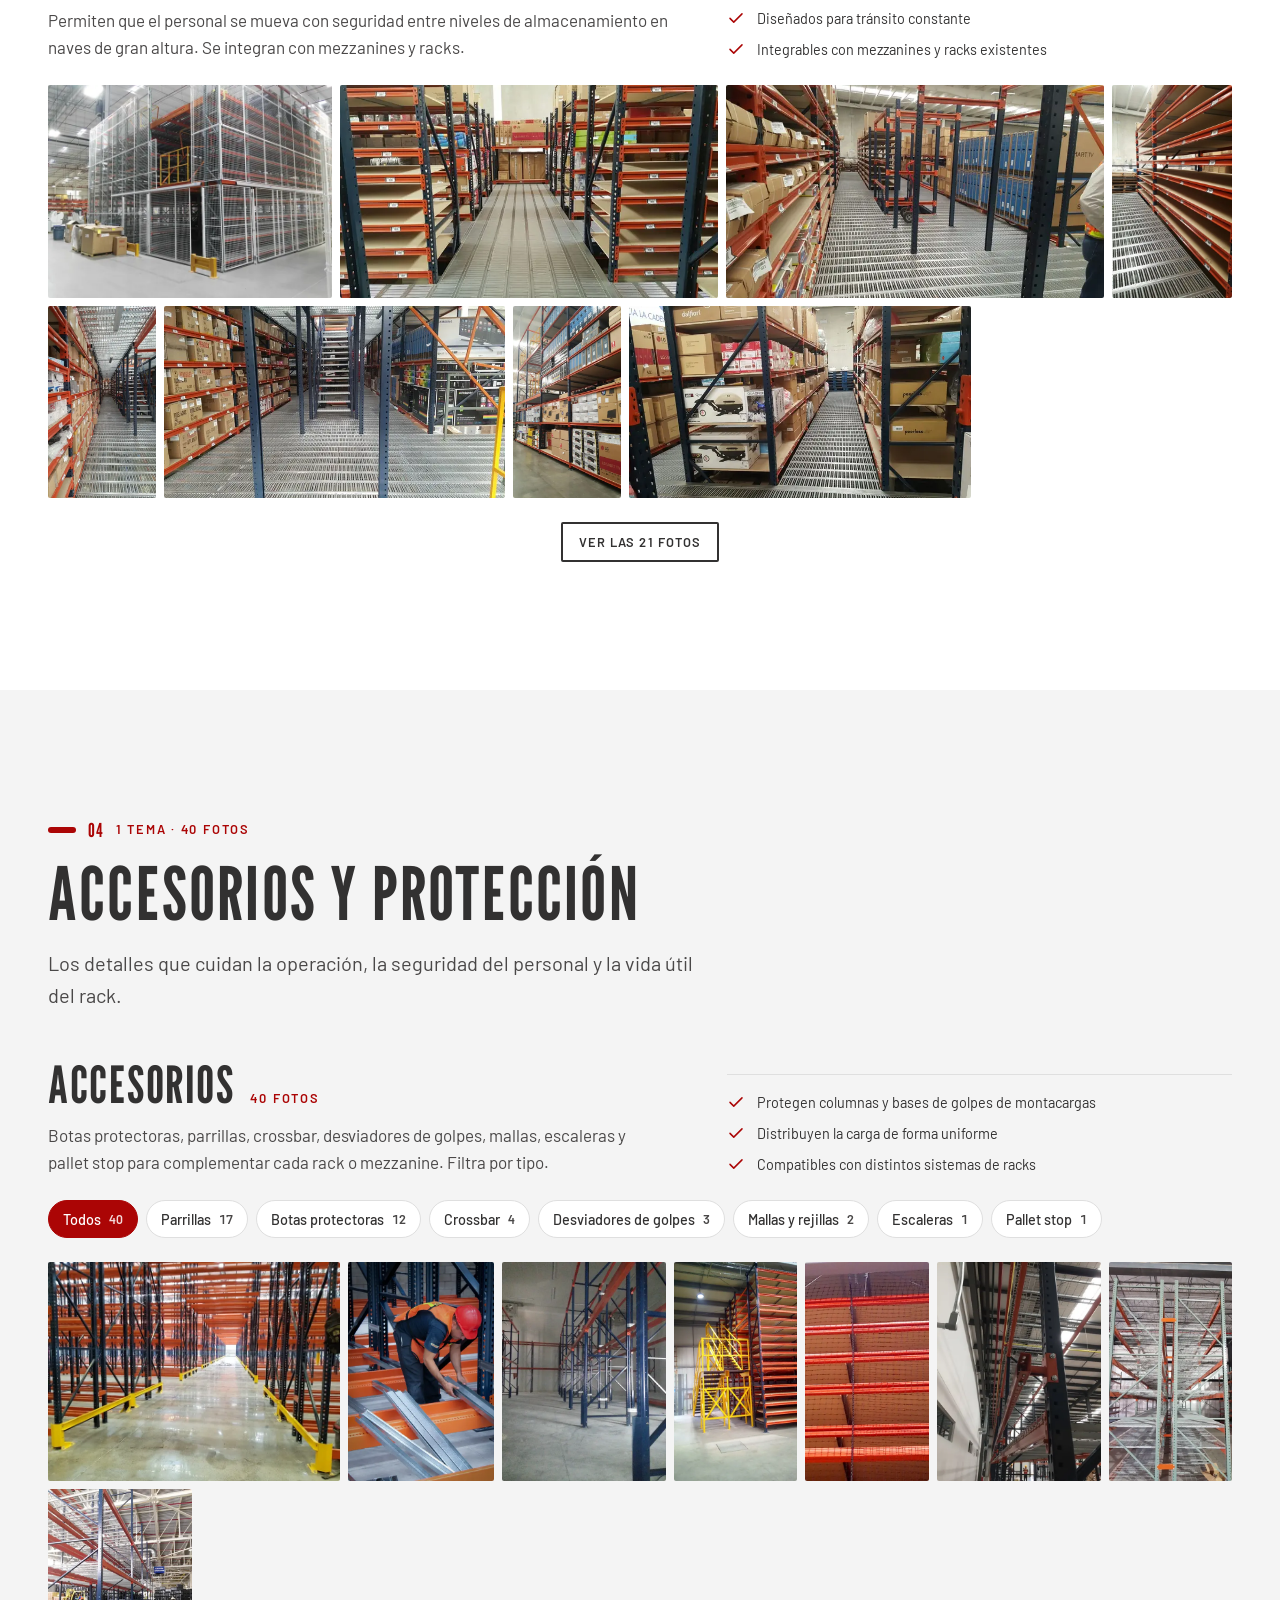
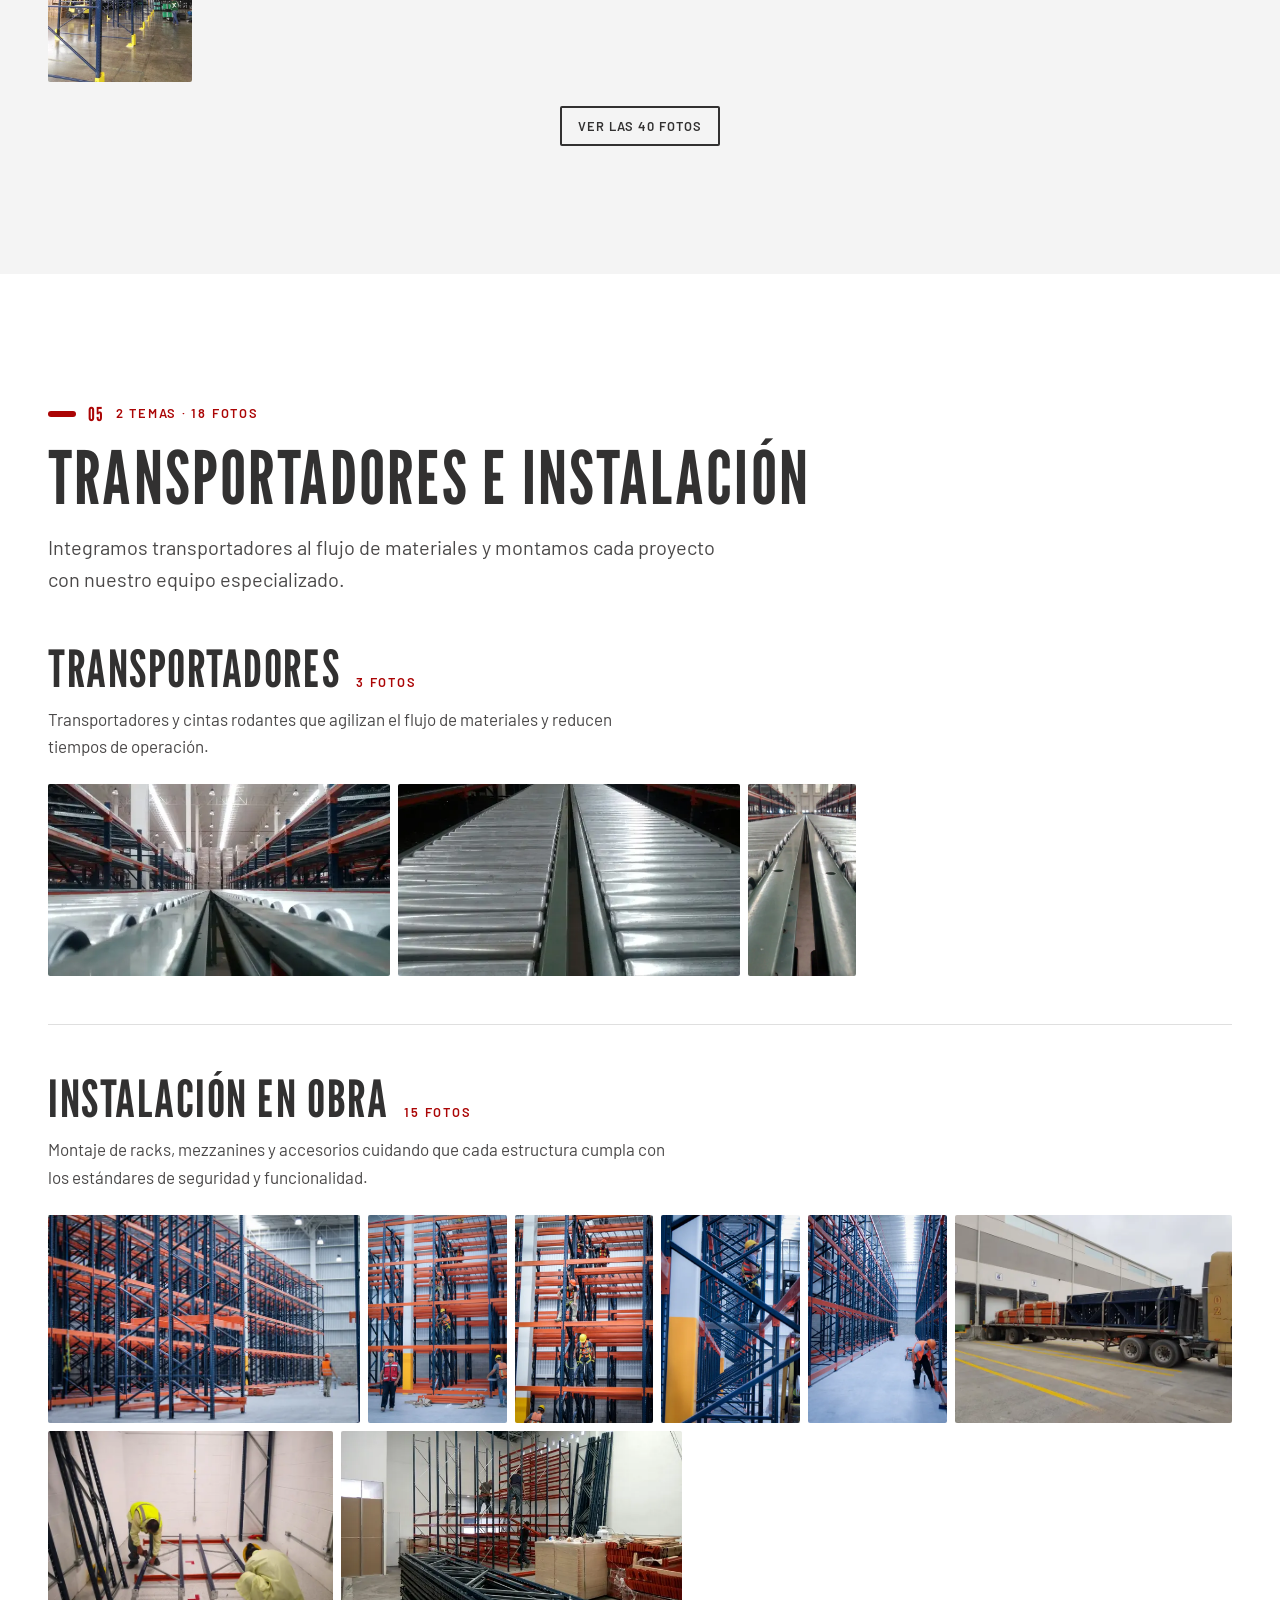
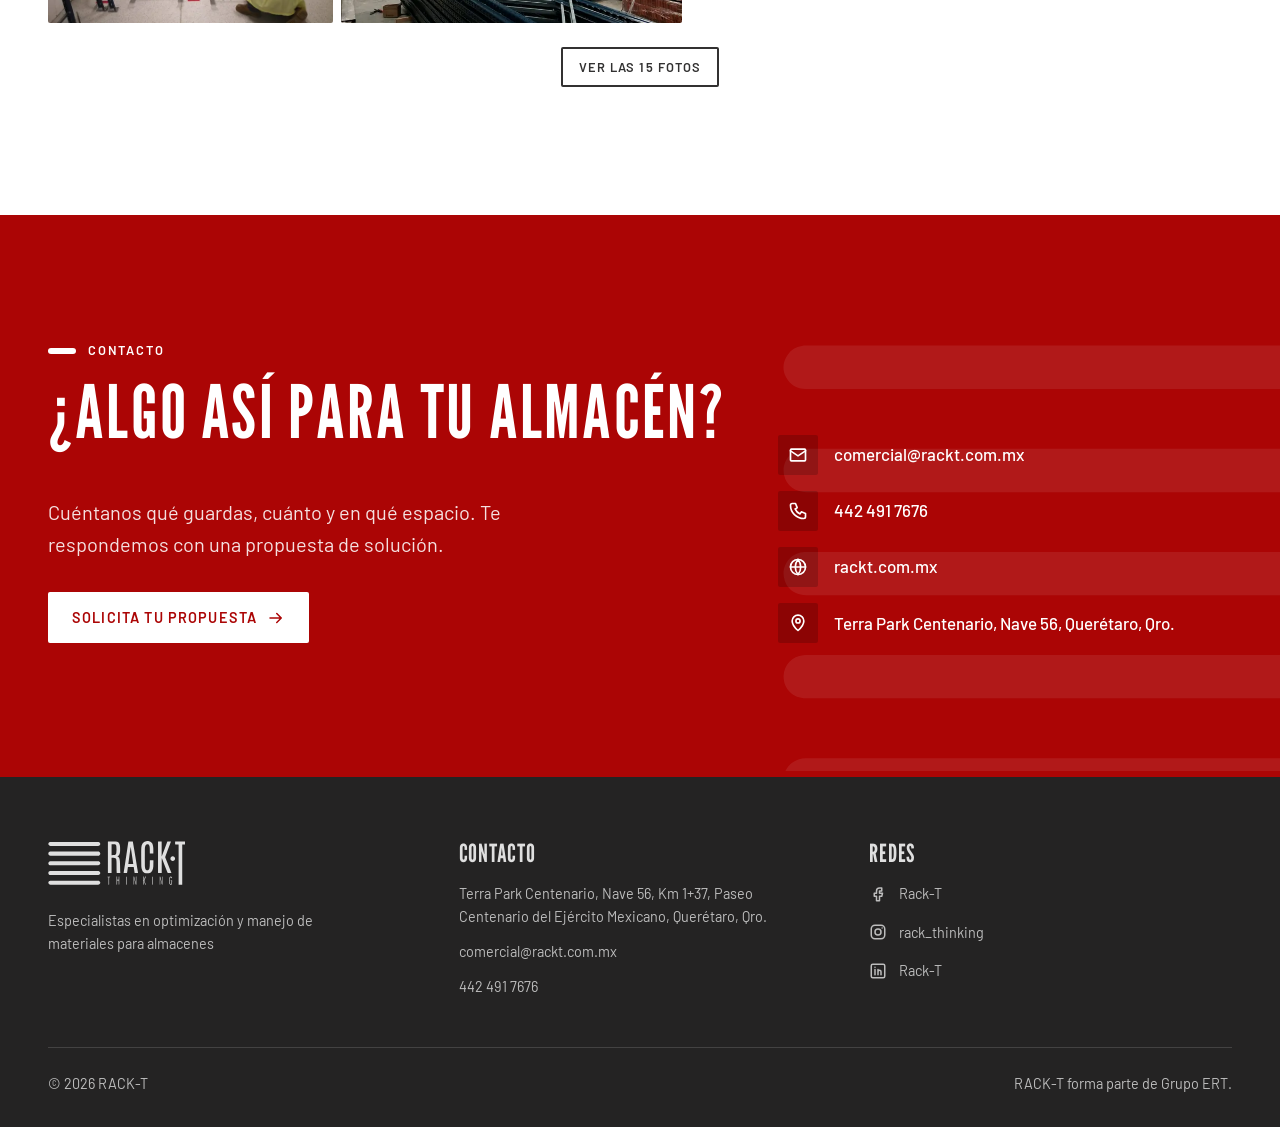
==== commit 80fdbf51: "Plan 2027: remisiones al 10/11 Co-Authored-By: Claude Opus 5.5 <noreply@anthropic.com>" ====
--- a/catalogo-fotografico/index.html
+++ b/catalogo-fotografico/index.html
@@ -919,14 +919,19 @@
   "marca": {
     "nombre": "RACK-T",
     "eslogan": "Especialistas en optimización y manejo de materiales para almacenes",
-    "sitio": "https://rackt.com.mx"
+    "sitio": "https://rackt.com.mx",
+    "utm": {
+      "source": "piezas-rackt",
+      "medium": "pieza-html",
+      "campaign": "catalogo-fotografico"
+    }
   },
   "secciones": [
     {
       "tipo": "encabezado",
       "cta": {
-        "texto": "Solicita una cotización",
-        "enlace": "mailto:comercial@rackt.com.mx?subject=Solicitud%20de%20cotizaci%C3%B3n"
+        "texto": "Solicita tu propuesta",
+        "enlace": "https://www.rackt.com.mx/contacto?utm_source=piezas-rackt&utm_medium=pieza-html&utm_campaign=catalogo-fotografico&utm_content=encabezado"
       }
     },
     {
@@ -935,14 +940,14 @@
       "etiqueta": "Catálogo fotográfico · Proyectos instalados",
       "titulo": "Así se ven nuestros proyectos ya instalados",
       "resaltado": "ya instalados",
-      "subtitulo": "Racks, mezzanines, pasillos elevados y accesorios que fabricamos e instalamos en almacenes de México. Elige un tema y recorre sus fotos.",
+      "subtitulo": "Racks, mezzanines, pasillos elevados y accesorios que diseñamos, suministramos e instalamos en almacenes de México. Elige un tema y recorre sus fotos.",
       "cta_primario": {
         "texto": "Ver los temas",
         "enlace": "#temas"
       },
       "cta_secundario": {
-        "texto": "Solicita una cotización",
-        "enlace": "mailto:comercial@rackt.com.mx?subject=Solicitud%20de%20cotizaci%C3%B3n"
+        "texto": "Cuéntanos de tu almacén",
+        "enlace": "https://www.rackt.com.mx/contacto?utm_source=piezas-rackt&utm_medium=pieza-html&utm_campaign=catalogo-fotografico&utm_content=hero-2"
       },
       "imagen": {
         "src": "assets/img/selectivo/selectivo-20.webp",
@@ -968,10 +973,10 @@
           "nota": "Racks, picking, mezzanines, accesorios y obra."
         },
         {
-          "valor": 800,
-          "sufijo": " t",
-          "etiqueta": "Capacidad de producción por día",
-          "nota": "Toneladas de capacidad instalada."
+          "valor": 5,
+          "sufijo": " años",
+          "etiqueta": "De garantía RACK-T",
+          "nota": "En material, mano de obra y manufactura de nuestros productos de almacenamiento."
         },
         {
           "valor": 50000,
@@ -1191,8 +1196,8 @@
       "titulo": "¿Algo así para tu almacén?",
       "texto": "Cuéntanos qué guardas, cuánto y en qué espacio. Te respondemos con una propuesta de solución.",
       "cta_primario": {
-        "texto": "Solicita una cotización",
-        "enlace": "mailto:comercial@rackt.com.mx?subject=Solicitud%20de%20cotizaci%C3%B3n"
+        "texto": "Solicita tu propuesta",
+        "enlace": "https://www.rackt.com.mx/contacto?utm_source=piezas-rackt&utm_medium=pieza-html&utm_campaign=catalogo-fotografico&utm_content=cierre"
       },
       "contacto": [
         {
